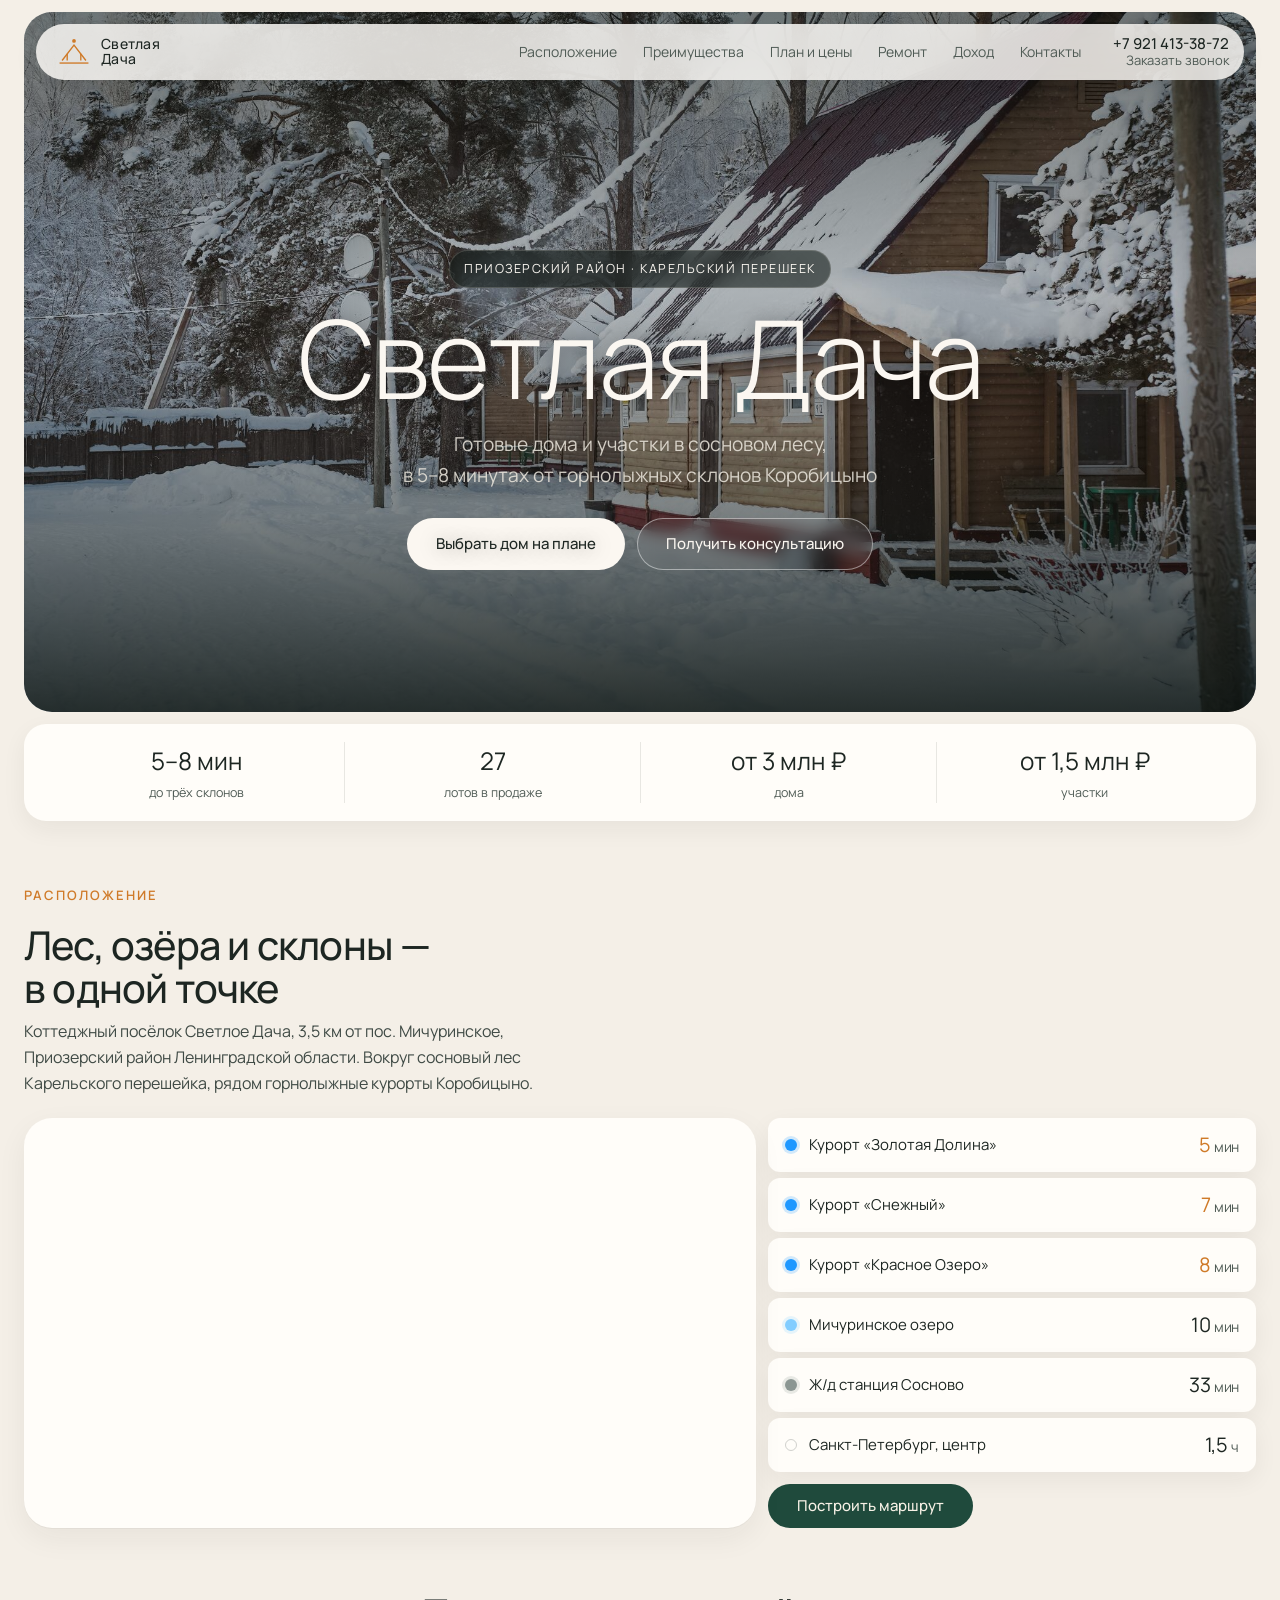
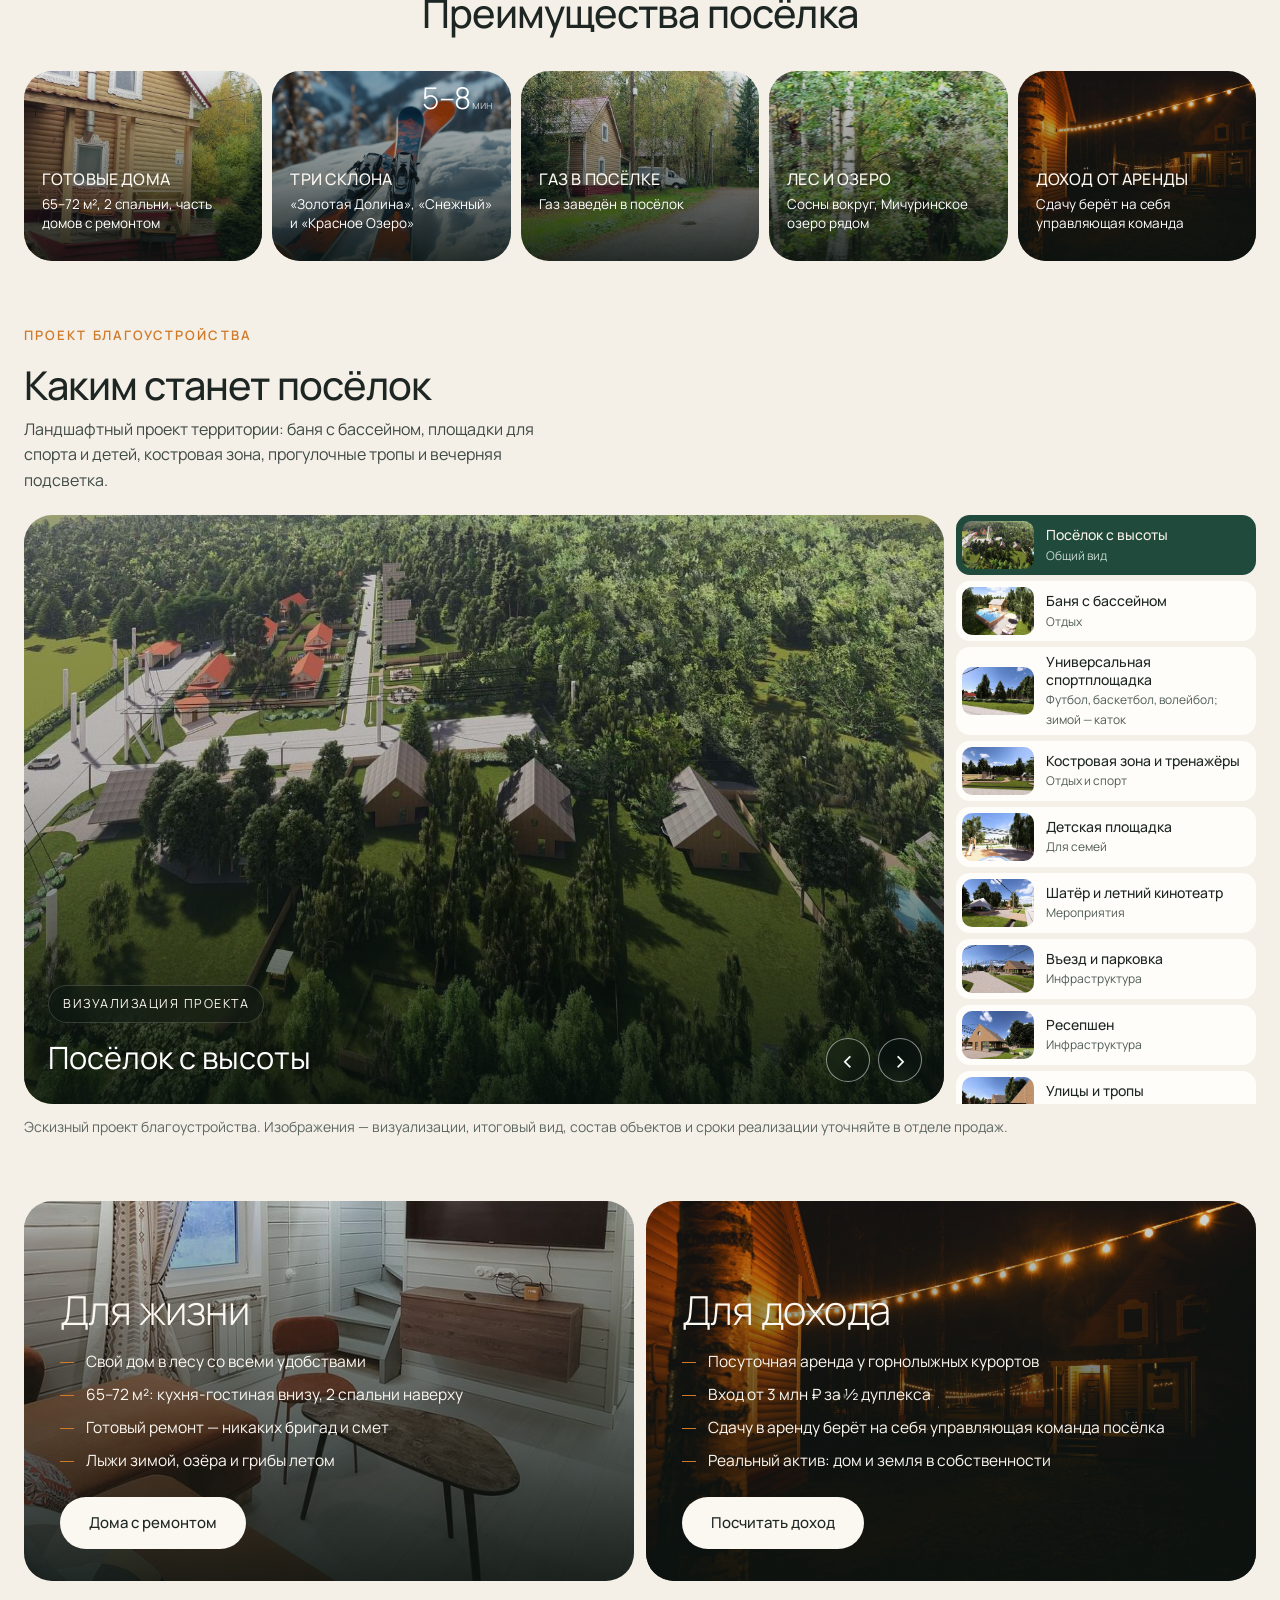
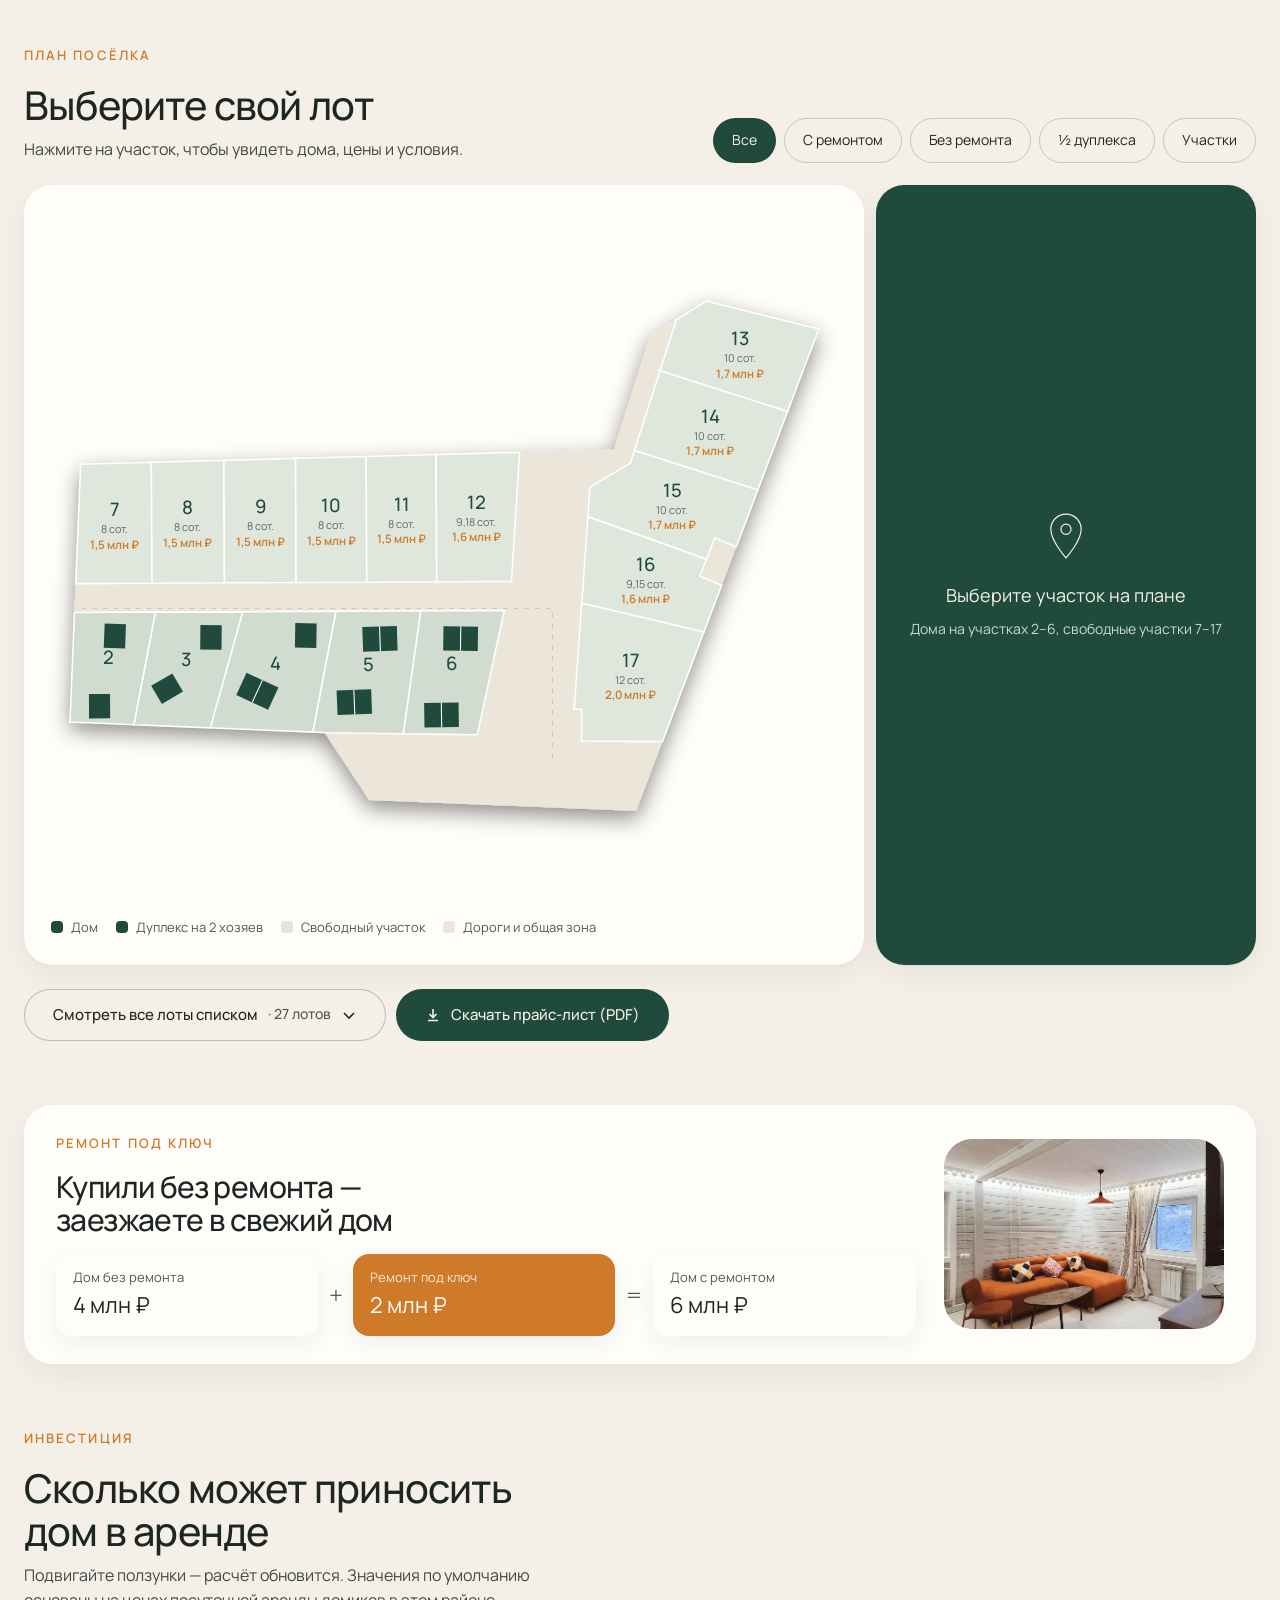
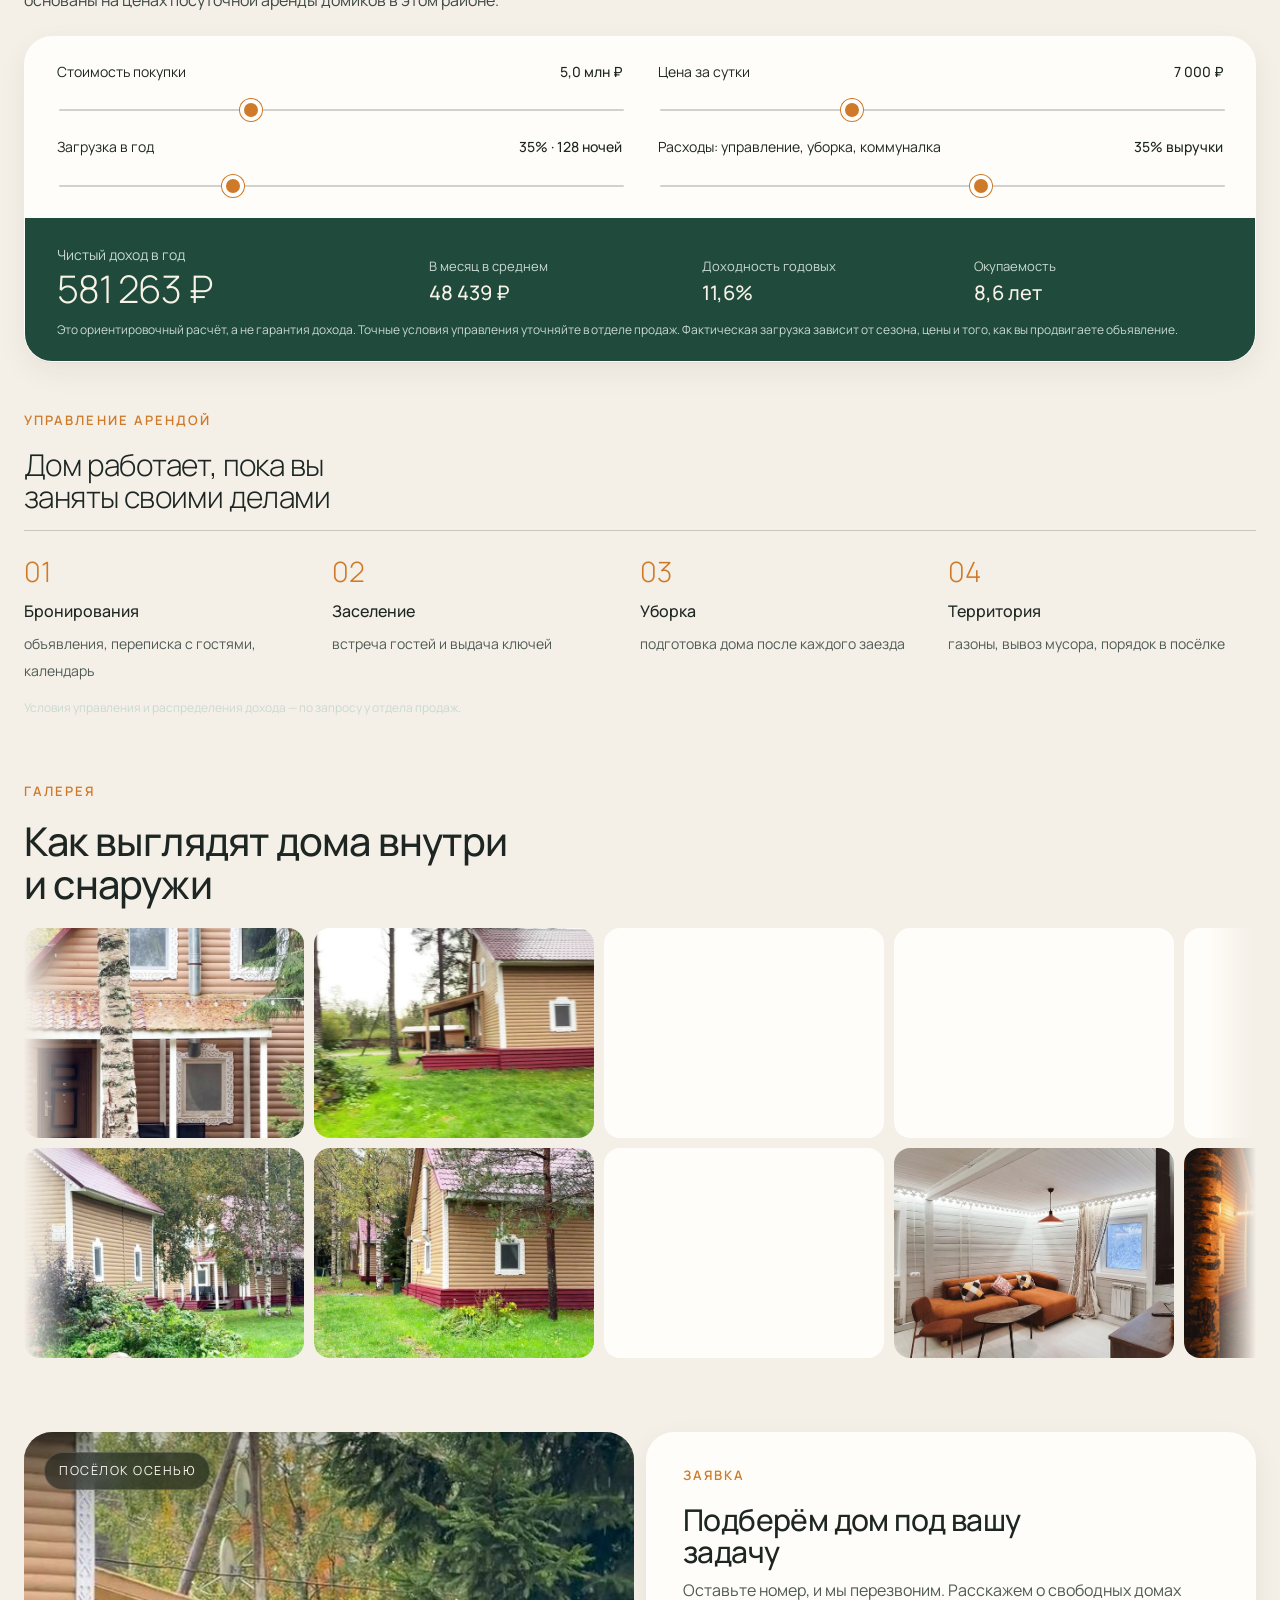
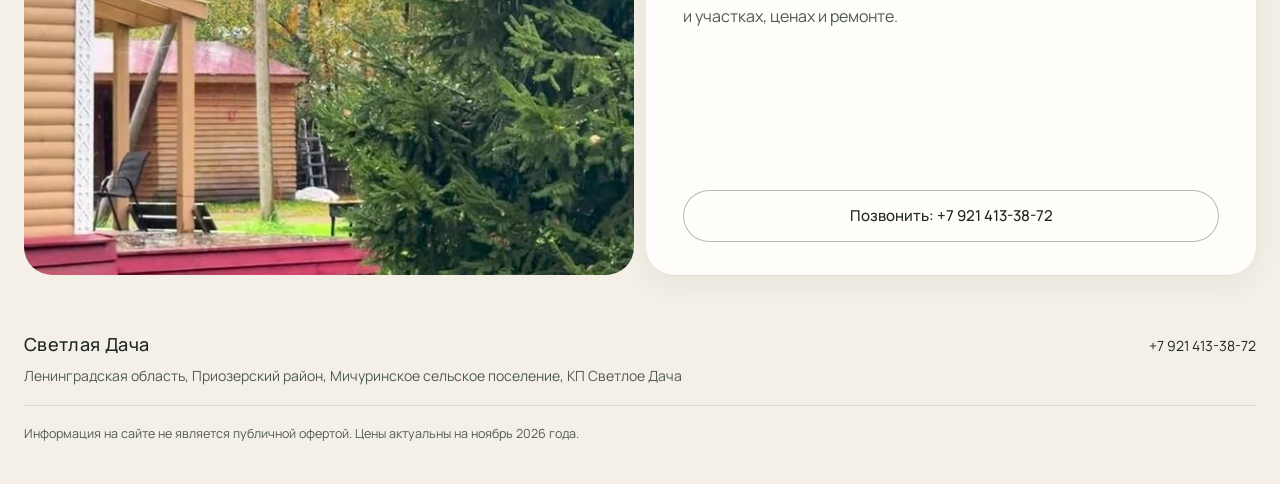
==== index.html @ 188b16c9 "Макет: блок «Каким станет посёлок» с визуализациями проекта благоустройства Co-Authored-By: Claude O" ====
<!doctype html>
<html lang="ru">
<head>
  <meta charset="utf-8">
  <meta name="viewport" content="width=device-width, initial-scale=1">
  <title>Светлая Дача — дома и участки у Коробицыно</title>
  <meta name="description" content="Дома с ремонтом, половины дуплексов и участки в посёлке «Светлая Дача», Приозерский район. Газ в посёлке, 10 минут до горнолыжных курортов Коробицыно. Для жизни и сдачи в аренду.">
  <meta property="og:title" content="Светлая Дача — дома и участки у Коробицыно">
  <meta property="og:description" content="Дома от 3 млн ₽, участки от 1,5 млн ₽. Газ в посёлке, 10 минут до склонов.">
  <meta property="og:image" content="assets/img/street-winter.jpg">
  <link rel="preconnect" href="https://fonts.googleapis.com">
  <link rel="preconnect" href="https://fonts.gstatic.com" crossorigin>
  <link href="https://fonts.googleapis.com/css2?family=Manrope:wght@300;400;500;600&display=swap" rel="stylesheet">
  <link rel="stylesheet" href="assets/css/style.css?v=202611120848">
  <link rel="stylesheet" href="assets/css/theme.css?v=202611120848">
</head>
<body>

<!-- ============ ШАПКА ============ -->
<header class="header" id="top">
  <a class="logo" href="#top" aria-label="Светлая Дача — на главную">
    <svg class="logo__mark" viewBox="0 0 40 40" aria-hidden="true">
      <path d="M6 30 L20 12 L34 30" fill="none" stroke="currentColor" stroke-width="1.6"/>
      <path d="M12 30 V22 M28 30 V22" fill="none" stroke="currentColor" stroke-width="1.6"/>
      <circle cx="20" cy="7" r="2.2" fill="currentColor"/>
      <path d="M3 33 H37" stroke="currentColor" stroke-width="1.6"/>
    </svg>
    <span class="logo__text">Светлая<br>Дача</span>
  </a>
  <nav class="nav" aria-label="Разделы">
    <a href="#location">Расположение</a>
    <a href="#advantages">Преимущества</a>
    <a href="#plan">План и цены</a>
    <a href="#renovation">Ремонт</a>
    <a href="#income">Доход</a>
    <a href="#contacts">Контакты</a>
  </nav>
  <div class="header__contact">
    <a class="header__phone" href="tel:+79214133872">+7 921 413-38-72</a>
    <button class="link-btn" data-open-callback>Заказать звонок</button>
  </div>
  <button class="burger" aria-label="Меню" aria-expanded="false" data-burger><span></span><span></span></button>
</header>

<main>

<!-- ============ ПЕРВЫЙ ЭКРАН ============ -->
<section class="hero">
  <div class="hero__main card-photo">
    <img src="assets/img/street-winter.jpg" alt="Заснеженная улица посёлка «Светлая Дача» с деревянными домами" fetchpriority="high">
    <div class="hero__content">
      <p class="tag">Приозерский район · Карельский перешеек</p>
      <h1 class="hero__title">Светлая Дача</h1>
      <p class="hero__lead">Готовые дома и&nbsp;участки в&nbsp;сосновом лесу, в&nbsp;<span class="nw">5–8&nbsp;минутах</span> от&nbsp;горнолыжных склонов Коробицыно</p>
      <div class="hero__actions">
        <a class="btn btn--light" href="#plan">Выбрать дом на&nbsp;плане</a>
        <button class="btn btn--ghost" data-open-callback>Получить консультацию</button>
      </div>
    </div>
  </div>
  <div class="hero__stats">
      <div><b>5–8 мин</b><span>до трёх склонов</span></div>
      <div><b data-count="lots">27</b><span>лотов в&nbsp;продаже</span></div>
      <div><b>от <span data-min="houses">3</span> млн&nbsp;₽</b><span>дома</span></div>
      <div><b>от <span data-min="land">1,5</span> млн&nbsp;₽</b><span>участки</span></div>
    </div>
</section>

<!-- ============ РАСПОЛОЖЕНИЕ ============ -->
<section class="section location" id="location">
  <div class="section__head">
    <p class="eyebrow">Расположение</p>
    <h2>Лес, озёра и&nbsp;склоны&nbsp;— в&nbsp;одной точке</h2>
    <p class="section__lead">Коттеджный посёлок Светлое Дача, 3,5&nbsp;км от&nbsp;пос. Мичуринское, Приозерский район Ленинградской области. Вокруг сосновый лес Карельского перешейка, рядом горнолыжные курорты Коробицыно.</p>
  </div>
  <div class="location__grid">
    <div class="location__map card">
      <div id="ymap" role="region" aria-label="Карта: посёлок «Светлая Дача» и горнолыжные курорты рядом"></div>
    </div>
    <div class="routes-wrap"><ul class="routes" id="routes"></ul><p class="note">Время на&nbsp;машине без пробок. Нажмите на&nbsp;место в&nbsp;списке&nbsp;— карта покажет его.</p>
      <a class="btn btn--light" id="mapOpen" target="_blank" rel="noopener">Построить маршрут</a></div>
  </div>
</section>

<!-- ============ ПРЕИМУЩЕСТВА ============ -->
<section class="section" id="advantages">
  <h2 class="section__title-center">Преимущества посёлка</h2>
  <div class="bento">
    <article class="bento__item card-photo">
      <img src="assets/img/summer-dom-fasad-sm.jpg" alt="Дом с террасой летом" loading="lazy">
      <div class="bento__text"><h3>Готовые дома</h3><p>65–72&nbsp;м², 2&nbsp;спальни, часть домов с&nbsp;ремонтом</p></div>
    </article>
    <article class="bento__item card-photo">
      <img src="assets/img/ski-sm.jpg" alt="Лыжи на снегу" loading="lazy" class="bento__img--ski">
      <b class="bento__big">5–8<small>&nbsp;мин</small></b>
      <div class="bento__text"><h3>Три склона</h3><p>«Золотая Долина», «Снежный» и&nbsp;«Красное Озеро»</p></div>
    </article>
    <article class="bento__item card-photo">
      <img src="assets/img/road-sm.jpg" alt="Дорога посёлка с домами" loading="lazy">
      <div class="bento__text"><h3>Газ в&nbsp;посёлке</h3><p>Газ заведён в&nbsp;посёлок</p></div>
    </article>
    <article class="bento__item card-photo">
      <img src="assets/img/summer-les-berezy-sm.jpg" alt="Берёзы и лес" loading="lazy">
      <div class="bento__text"><h3>Лес и&nbsp;озеро</h3><p>Сосны вокруг, Мичуринское озеро рядом</p></div>
    </article>
    <article class="bento__item card-photo">
      <img src="assets/img/evening-sm.jpg" alt="Вечер в посёлке" loading="lazy">
      <div class="bento__text"><h3>Доход от&nbsp;аренды</h3><p>Сдачу берёт на&nbsp;себя управляющая команда</p></div>
    </article>
  </div>
</section>

<!-- ============ ПРОЕКТ БЛАГОУСТРОЙСТВА ============ -->
<section class="section proekt" id="proekt">
  <div class="section__head">
    <p class="eyebrow">Проект благоустройства</p>
    <h2>Каким станет посёлок</h2>
    <p class="section__lead">Ландшафтный проект территории: баня с&nbsp;бассейном, площадки для спорта и&nbsp;детей, костровая зона, прогулочные тропы и&nbsp;вечерняя подсветка.</p>
  </div>
  <div class="proekt__viewer">
    <figure class="proekt__main card-photo">
      <img id="proektImg" src="assets/img/proekt/vid-sverhu.jpg" alt="Посёлок с высоты — визуализация проекта">
      <figcaption><span class="tag">Визуализация проекта</span><b id="proektCap">Посёлок с&nbsp;высоты</b></figcaption>
      <button class="proekt__nav proekt__nav--prev" aria-label="Предыдущая">‹</button>
      <button class="proekt__nav proekt__nav--next" aria-label="Следующая">›</button>
    </figure>
    <ul class="proekt__list" id="proektList"></ul>
  </div>
  <p class="note proekt__note">Эскизный проект благоустройства. Изображения&nbsp;— визуализации, итоговый вид, состав объектов и&nbsp;сроки реализации уточняйте в&nbsp;отделе продаж.</p>
</section>

<!-- ============ ДВА СЦЕНАРИЯ ============ -->
<section class="section scenarios" id="for-life">
  <article class="scenario card-photo">
    <img src="assets/img/living-2-sm.jpg" alt="Уютная гостиная" loading="lazy">
    <div class="scenario__body">
      <h3>Для жизни</h3>
      <ul>
        <li>Свой дом в&nbsp;лесу со&nbsp;всеми удобствами</li>
        <li>65–72&nbsp;м²: кухня-гостиная внизу, 2&nbsp;спальни наверху</li>
        <li>Готовый ремонт&nbsp;— никаких бригад и&nbsp;смет</li>
        <li>Лыжи зимой, озёра и&nbsp;грибы летом</li>
      </ul>
      <a class="btn btn--light" href="#plan" data-filter-link="renov">Дома с&nbsp;ремонтом</a>
    </div>
  </article>
  <article class="scenario card-photo">
    <img src="assets/img/evening.jpg" alt="Вечер в посёлке" loading="lazy">
    <div class="scenario__body">
      <h3>Для дохода</h3>
      <ul>
        <li>Посуточная аренда у&nbsp;горнолыжных курортов</li>
        <li>Вход от&nbsp;3&nbsp;млн&nbsp;₽ за&nbsp;½ дуплекса</li>
        <li>Сдачу в&nbsp;аренду берёт на&nbsp;себя управляющая команда посёлка</li>
        <li>Реальный актив: дом и&nbsp;земля в&nbsp;собственности</li>
      </ul>
      <a class="btn btn--light" href="#income">Посчитать доход</a>
    </div>
  </article>
</section>

<!-- ============ ПЛАН ПОСЁЛКА ============ -->
<section class="section plan" id="plan">
  <div class="section__head section__head--row">
    <div>
      <p class="eyebrow">План посёлка</p>
      <h2>Выберите свой лот</h2>
      <p class="section__lead">Нажмите на&nbsp;участок, чтобы увидеть дома, цены и&nbsp;условия.</p>
    </div>
    <div class="filters" role="tablist" aria-label="Фильтр лотов">
      <button class="chip is-active" data-filter="all">Все</button>
      <button class="chip" data-filter="renov">С&nbsp;ремонтом</button>
      <button class="chip" data-filter="norenov">Без ремонта</button>
      <button class="chip" data-filter="duplex">½ дуплекса</button>
      <button class="chip" data-filter="land">Участки</button>
    </div>
  </div>

  <div class="plan__wrap">
    <div class="plan__canvas card">
      <svg id="planSvg" role="img" aria-label="Интерактивный план посёлка"></svg>
      <div class="plan__legend">
        <span><i class="lg lg--house"></i>Дом</span>
        <span><i class="lg lg--duplex"></i>Дуплекс на&nbsp;2&nbsp;хозяев</span>
        <span><i class="lg lg--land"></i>Свободный участок</span>
        <span><i class="lg lg--common"></i>Дороги и&nbsp;общая зона</span>
      </div>
      <div class="plan__tooltip" id="planTip" hidden></div>
    </div>
    <aside class="plan__panel card" id="planPanel" aria-live="polite">
      <div class="panel__empty">
        <svg viewBox="0 0 64 64" aria-hidden="true"><path d="M32 6 C22 6 14 14 14 24 C14 38 32 58 32 58 C32 58 50 38 50 24 C50 14 42 6 32 6 Z" fill="none" stroke="currentColor" stroke-width="1.4"/><circle cx="32" cy="24" r="6" fill="none" stroke="currentColor" stroke-width="1.4"/></svg>
        <p>Выберите участок на&nbsp;плане</p>
        <span>Дома на участках 2–6, свободные участки 7–17</span>
      </div>
    </aside>
  </div>

  <div class="lots">
    <div class="lots__bar">
      <button class="btn btn--ghost lots__toggle" id="lotsToggle" aria-expanded="false" aria-controls="lotsPanel">
        <span>Смотреть все лоты списком</span><span class="lots__count" id="lotsCount"></span>
        <svg viewBox="0 0 16 16" aria-hidden="true"><path d="M3 6 L8 11 L13 6" fill="none" stroke="currentColor" stroke-width="1.6"/></svg>
      </button>
      <a class="btn btn--light" href="assets/svetlaya-dacha-price.pdf" download="Светлая Дача — прайс-лист.pdf">
        <svg viewBox="0 0 16 16" aria-hidden="true"><path d="M8 2 V10 M4.5 7 L8 10.5 L11.5 7 M3 13.5 H13" fill="none" stroke="currentColor" stroke-width="1.6"/></svg>
        Скачать прайс-лист (PDF)
      </a>
    </div>
    <div class="lots__panel" id="lotsPanel" hidden>
    <div class="lots__table" role="table" aria-label="Список лотов">
      <div class="lots__row lots__row--head" role="row">
        <span role="columnheader">Участок</span>
        <span role="columnheader">Лот</span>
        <span role="columnheader">Земля</span>
        <span role="columnheader">Цена</span>
        <span role="columnheader"></span>
      </div>
      <div id="lotsBody"></div>
    </div>
    </div>
  </div>
</section>

<!-- ============ РЕМОНТ ============ -->
<section class="section renovation" id="renovation">
  <div class="renovation__grid">
    <div class="renovation__text">
      <p class="eyebrow">Ремонт под ключ</p>
      <h2>Купили без ремонта&nbsp;— заезжаете в&nbsp;свежий дом</h2>
      <p class="section__lead">Не нужно искать бригаду, закупать материалы и&nbsp;ездить на&nbsp;объект. Мы делаем ремонт сами, в&nbsp;том&nbsp;же стиле, что и&nbsp;в&nbsp;готовых домах.</p>
      <div class="formula">
        <div class="formula__item"><span>Дом без ремонта</span><b>4 млн&nbsp;₽</b></div>
        <div class="formula__op">+</div>
        <div class="formula__item formula__item--accent"><span>Ремонт под ключ</span><b>2 млн&nbsp;₽</b></div>
        <div class="formula__op">=</div>
        <div class="formula__item"><span>Дом с ремонтом</span><b>6 млн&nbsp;₽</b></div>
      </div>
      <ul class="checks">
        <li>Чистовая отделка стен, полов и&nbsp;потолков</li>
        <li>Санузел с&nbsp;сантехникой</li>
        <li>Кухня и&nbsp;освещение</li>
        <li>Один договор и&nbsp;одна сумма, без доплат по&nbsp;ходу</li>
      </ul>
      <p class="note">Фиксированная цена 2&nbsp;млн&nbsp;₽&nbsp;— для отдельных домов. Ремонт в&nbsp;дуплексах&nbsp;— по&nbsp;запросу, стоимость рассчитываем индивидуально. Точный состав работ согласуем перед подписанием договора.</p>
    </div>
    <div class="renovation__photos">
      <img class="r1" src="assets/img/living-sm.jpg" alt="Гостиная после ремонта" loading="lazy">
      <img class="r2" src="assets/img/bath-sm.jpg" alt="Санузел после ремонта" loading="lazy">
      <img class="r3" src="assets/img/bedroom-sm.jpg" alt="Спальня после ремонта" loading="lazy">
    </div>
  </div>
</section>

<!-- ============ ДОХОД ============ -->
<section class="section income" id="income">
  <div class="section__head">
    <p class="eyebrow">Инвестиция</p>
    <h2>Сколько может приносить дом в&nbsp;аренде</h2>
    <p class="section__lead">Подвигайте ползунки&nbsp;— расчёт обновится. Значения по&nbsp;умолчанию основаны на&nbsp;ценах посуточной аренды домиков в&nbsp;этом районе.</p>
  </div>
  <div class="calc card">
    <div class="calc__inputs">
      <label class="range">
        <span>Стоимость покупки <output id="oPrice"></output></span>
        <input type="range" id="iPrice" min="3000000" max="9000000" step="500000" value="5000000">
      </label>
      <label class="range">
        <span>Цена за сутки <output id="oRate"></output></span>
        <input type="range" id="iRate" min="3000" max="15000" step="500" value="6000">
      </label>
      <label class="range">
        <span>Загрузка в год <output id="oLoad"></output></span>
        <input type="range" id="iLoad" min="20" max="70" step="5" value="40">
      </label>
      <label class="range">
        <span>Расходы: управление, уборка, коммуналка <output id="oCost"></output></span>
        <input type="range" id="iCost" min="15" max="50" step="5" value="35">
      </label>
    </div>
    <div class="calc__result">
      <div class="calc__big"><span>Чистый доход в год</span><b id="rYear"></b></div>
      <div class="calc__row"><span>В месяц в среднем</span><b id="rMonth"></b></div>
      <div class="calc__row"><span>Доходность годовых</span><b id="rYield"></b></div>
      <div class="calc__row"><span>Окупаемость</span><b id="rPayback"></b></div>
      <p class="note" id="calcNote">Это ориентировочный расчёт, а&nbsp;не&nbsp;гарантия дохода. Точные условия управления уточняйте в&nbsp;отделе продаж. Фактическая загрузка зависит от&nbsp;сезона, цены и&nbsp;того, как вы&nbsp;продвигаете объявление.</p>
    </div>
  </div>
  <div class="market" id="market"></div>
  <div class="manage card">
    <div class="manage__text">
      <p class="eyebrow">Управление арендой</p>
      <h3>Дом работает, пока вы заняты своими делами</h3>
      <p class="section__lead">В&nbsp;посёлке уже работает посуточная аренда: дома бронируют на&nbsp;выходные, праздники и&nbsp;горнолыжный сезон. Новые владельцы могут передать свой дом в&nbsp;эту систему и&nbsp;не&nbsp;заниматься гостями самостоятельно.</p>
    </div>
    <ul class="manage__list">
      <li><b>Бронирования</b><span>объявления, переписка с&nbsp;гостями, календарь</span></li>
      <li><b>Заселение</b><span>встреча гостей и&nbsp;выдача ключей</span></li>
      <li><b>Уборка</b><span>подготовка дома после каждого заезда</span></li>
      <li><b>Территория</b><span>газоны, вывоз мусора, порядок в&nbsp;посёлке</span></li>
    </ul>
    <p class="note manage__note">Условия управления и&nbsp;распределения дохода&nbsp;— по&nbsp;запросу у&nbsp;отдела продаж.</p>
  </div>
</section>

<!-- ============ ГАЛЕРЕЯ ============ -->
<section class="section gallery" id="gallery">
  <div class="section__head">
    <p class="eyebrow">Галерея</p>
    <h2>Как выглядят дома внутри и&nbsp;снаружи</h2>
  </div>
  <div class="gallery__grid" id="galleryGrid"></div>
</section>

<!-- ============ ЗАЯВКА ============ -->
<section class="section cta" id="contacts">
  <div class="cta__card card-photo">
    <video src="assets/video/poselok.mp4" poster="assets/img/poselok-poster.jpg" autoplay muted loop playsinline preload="metadata" aria-label="Видео: дом в посёлке"></video>
    <span class="tag cta__tag">Посёлок осенью</span>
  </div>
  <div class="cta__form card">
    <p class="eyebrow">Заявка</p>
    <h2>Подберём дом под&nbsp;вашу задачу</h2>
    <p class="section__lead">Оставьте номер, и&nbsp;мы перезвоним. Расскажем о&nbsp;свободных домах и&nbsp;участках, ценах и&nbsp;ремонте.</p>
    <!-- Форма CRM Битрикс24: заявка сразу создаёт лид -->
    <div class="b24-slot" id="b24Home">
      <div class="b24-wrap" id="b24Wrap">
        <script data-b24-form="inline/27/17lj6z" data-b24-form-telemetry-sign="v1:27:site.e34a4b780cd1a4b4940ec94da613bb24d6c4e192742e3d7cde31bfb93737c5a1" data-skip-moving="true">(function(w,d,u){var s=d.createElement('script');s.async=true;s.src=u+'?'+(Date.now()/180000|0);var h=d.getElementsByTagName('script')[0];h.parentNode.insertBefore(s,h);})(window,document,'https://cdn-ru.bitrix24.ru/b18984106/crm/form/loader_27.js');</script>
      </div>
    </div>
    <div class="cta__direct">
      <a class="btn btn--ghost" href="tel:+79214133872">Позвонить: +7 921 413-38-72</a>
    </div>
  </div>
</section>

</main>

<footer class="footer">
  <div class="footer__brand">
    <span class="logo__text">Светлая Дача</span>
    <p>Ленинградская область, Приозерский район, Мичуринское сельское поселение, КП&nbsp;Светлое Дача</p>
  </div>
  <div class="footer__contacts">
    <a href="tel:+79214133872">+7 921 413-38-72</a>
  </div>
  <p class="footer__legal">Информация на сайте не является публичной офертой. Цены актуальны на&nbsp;ноябрь 2026&nbsp;года.</p>
</footer>

<!-- Модалка «Заказать звонок» -->
<dialog class="modal" id="callback">
  <form method="dialog" class="modal__close"><button aria-label="Закрыть">×</button></form>
  <p class="eyebrow">Обратный звонок</p>
  <h3 id="cbTitle">Перезвоним вам</h3>
  <p class="section__lead" id="cbText">Оставьте номер, и&nbsp;менеджер расскажет о&nbsp;свободных домах, ценах и&nbsp;ремонте.</p>
  <div class="b24-slot" id="b24Modal"></div>
</dialog>

<div class="lightbox" id="lightbox" hidden><img alt=""><button aria-label="Закрыть">×</button></div>

<script src="assets/js/plan-geo.js?v=202611120848"></script>
<script src="assets/js/data.js?v=202611120848"></script>
<script src="assets/js/app.js?v=202611120848"></script>
</body>
</html>
---- assets/css/style.css ----
/* ==========================================================
   Светлая Дача — стили
   Настроение: тёмный хвойный зелёный, тёплый свет окон,
   крупные фото со скруглёнными углами, тихая типографика.
   ========================================================== */

:root {
  --bg: #0b1512;
  --bg-2: #0f1d19;
  --surface: #13241f;
  --surface-2: #183029;
  --line: rgba(236, 232, 222, .12);
  --line-strong: rgba(236, 232, 222, .24);
  --text: #ece8de;
  --muted: #9fb0a8;
  --accent: #e8a35b;          /* тёплый свет гирлянды */
  --accent-2: #c8643b;        /* терракота интерьеров */
  --green: #2f7a68;
  --land: #3c5a4f;
  --renov: #e8a35b;
  --norenov: #b9c7c0;
  --radius: 28px;
  --radius-sm: 16px;
  --gutter: clamp(16px, 2vw, 24px);
  --maxw: 1320px;
  --font: 'Manrope', system-ui, -apple-system, 'Segoe UI', Arial, sans-serif;
  color-scheme: dark;
}

*, *::before, *::after { box-sizing: border-box; }
html { scroll-behavior: smooth; scroll-padding-top: 24px; }
body {
  margin: 0;
  background: radial-gradient(1200px 800px at 80% -10%, #12302a 0%, transparent 60%), var(--bg);
  color: var(--text);
  font: 400 16px/1.6 var(--font);
  -webkit-font-smoothing: antialiased;
  overflow-x: hidden;
}
img { display: block; max-width: 100%; }
a { color: inherit; text-decoration: none; }
button { font: inherit; color: inherit; cursor: pointer; }
h1, h2, h3 { font-weight: 400; letter-spacing: -.02em; margin: 0; line-height: 1.08; }
h2 { font-size: clamp(28px, 3.1vw, 44px); max-width: 22ch; }
h3 { font-size: clamp(22px, 2.2vw, 30px); }
p { margin: 0; }

.eyebrow {
  font-size: 13px; letter-spacing: .14em; text-transform: uppercase;
  color: var(--muted); margin-bottom: 18px;
}
.note { font-size: 13px; color: var(--muted); line-height: 1.5; }

/* ---------- кнопки ---------- */
.btn {
  display: inline-flex; align-items: center; justify-content: center;
  min-height: 52px; padding: 0 28px; border-radius: 999px;
  border: 1px solid transparent; font-size: 15px; font-weight: 500;
  transition: transform .25s ease, background .25s ease, color .25s ease, border-color .25s ease;
  white-space: nowrap;
}
.btn:hover { transform: translateY(-1px); }
.btn--light { background: var(--text); color: #0e1a16; }
.btn--light:hover { background: #fff; }
.btn--ghost { border-color: var(--line-strong); background: rgba(255,255,255,.04); backdrop-filter: blur(8px); }
.btn--ghost:hover { border-color: var(--text); }
.link-btn { background: none; border: 0; padding: 0; font-size: 13px; color: var(--muted); }
.link-btn:hover { color: var(--text); }

/* ---------- карточки ---------- */
.card { background: var(--surface); border: 1px solid var(--line); border-radius: var(--radius); }
.card-photo { position: relative; overflow: hidden; border-radius: var(--radius); isolation: isolate; }
.card-photo > img {
  position: absolute; inset: 0; width: 100%; height: 100%; object-fit: cover; z-index: -2;
  transition: transform 1.2s cubic-bezier(.2,.7,.2,1);
}
.card-photo::after {
  content: ''; position: absolute; inset: 0; z-index: -1;
  background: linear-gradient(180deg, rgba(8,16,13,.15) 0%, rgba(8,16,13,.25) 45%, rgba(8,16,13,.85) 100%);
}
a.card-photo:hover > img { transform: scale(1.04); }

/* ---------- шапка ---------- */
.header {
  position: absolute; inset: 24px calc(var(--gutter) + 12px) auto; z-index: 50;
  display: flex; align-items: center; gap: 32px;
  padding: 10px 14px 10px 20px; border-radius: 999px;
  background: rgba(11, 21, 18, .55); backdrop-filter: blur(18px) saturate(1.3);
  border: 1px solid var(--line);
  max-width: calc(var(--maxw) - 2 * var(--gutter)); margin: 0 auto;
}
.logo { display: flex; align-items: center; gap: 10px; }
.logo__mark { width: 34px; height: 34px; color: var(--accent); }
.logo__text { font-size: 14px; line-height: 1.05; letter-spacing: .02em; font-weight: 500; }
.nav { display: flex; gap: 26px; margin-left: auto; font-size: 14px; color: var(--muted); }
.nav a:hover { color: var(--text); }
.header__contact { display: flex; flex-direction: column; align-items: flex-end; line-height: 1.2; }
.header__phone { font-weight: 500; font-size: 15px; }
.burger { display: none; width: 44px; height: 44px; border-radius: 50%; border: 1px solid var(--line-strong); background: none; position: relative; }
.burger span { position: absolute; left: 13px; right: 13px; height: 1.5px; background: var(--text); transition: .3s; }
.burger span:first-child { top: 17px; } .burger span:last-child { top: 25px; }
.burger[aria-expanded="true"] span:first-child { top: 21px; transform: rotate(45deg); }
.burger[aria-expanded="true"] span:last-child { top: 21px; transform: rotate(-45deg); }

/* ---------- секции ---------- */
main { max-width: var(--maxw); margin: 0 auto; padding: 0 var(--gutter); }
.section { padding: clamp(56px, 7vw, 100px) 0 0; }
.section__head { margin-bottom: clamp(24px, 3vw, 40px); }
.section__head--row { display: flex; justify-content: space-between; align-items: flex-end; gap: 24px; flex-wrap: wrap; }
.section__lead { color: var(--muted); font-size: clamp(16px, 1.3vw, 18px); max-width: 56ch; margin-top: 20px; }

/* ---------- первый экран ---------- */
.hero {
  display: grid; grid-template-columns: 1fr 252px 252px; gap: 12px;
  height: min(100svh - 24px, 900px); min-height: 640px; padding-top: 12px;
}
.hero__main { display: flex; align-items: flex-end; }
.hero__main::after { background: linear-gradient(180deg, rgba(8,16,13,.45) 0%, rgba(8,16,13,.2) 30%, rgba(8,16,13,.55) 55%, rgba(8,16,13,.92) 100%); }
.hero__content { text-shadow: 0 1px 18px rgba(0,0,0,.35); }
.hero .eyebrow { color: rgba(236,232,222,.8); }
.hero__content { padding: clamp(24px, 4vw, 56px); width: 100%; }
.hero__title { font-size: clamp(56px, 9vw, 132px); font-weight: 300; letter-spacing: -.045em; line-height: .92; }
.hero__lead { margin-top: 20px; max-width: 46ch; font-size: clamp(16px, 1.4vw, 19px); color: rgba(236,232,222,.85); }
.hero__prices { display: flex; gap: 40px; margin-top: 32px; }
.hero__prices span { display: block; font-size: 13px; color: var(--muted); letter-spacing: .08em; text-transform: uppercase; }
.hero__prices strong { font-weight: 400; font-size: clamp(22px, 2.2vw, 30px); }
.hero__prices b { font-weight: 500; color: var(--accent); }
.hero__actions { display: flex; gap: 12px; margin-top: 32px; flex-wrap: wrap; }
.hero__side { display: flex; align-items: flex-end; justify-content: center; padding-bottom: 36px; }
.hero__side-label { display: flex; flex-direction: column; align-items: center; gap: 12px; font-size: 16px; text-align: center; }
.hero__side-label svg { width: 56px; height: 38px; }

/* ---------- цифры ---------- */
.facts { display: grid; grid-template-columns: repeat(4, 1fr); gap: 12px; margin-top: 12px; }
.fact { padding: 28px; border-radius: var(--radius); background: var(--surface); border: 1px solid var(--line); }
.fact b { display: block; font-size: clamp(30px, 3vw, 44px); font-weight: 300; letter-spacing: -.03em; color: var(--accent); }
.fact span { display: block; margin-top: 6px; color: var(--muted); font-size: 14px; line-height: 1.45; }

/* ---------- расположение ---------- */
.location__grid { display: grid; grid-template-columns: 1.6fr 1fr; gap: 12px; }
.location__map { overflow: hidden; min-height: 460px; position: relative; }
#map { position: absolute; inset: 0; background: #0f1b17; }
.routes-wrap { display: grid; gap: 12px; align-content: start; }
.routes { list-style: none; margin: 0; padding: 0; display: grid; gap: 12px; align-content: start; }
.routes li {
  display: flex; justify-content: space-between; align-items: center; gap: 16px;
  padding: 22px 26px; border-radius: var(--radius-sm); background: var(--surface); border: 1px solid var(--line);
}
.routes b { font-weight: 400; font-size: 26px; letter-spacing: -.02em; white-space: nowrap; }
.routes b small { font-size: 14px; color: var(--muted); margin-left: 4px; }
.routes span { color: var(--muted); font-size: 15px; line-height: 1.35; }
.routes li.is-key { background: linear-gradient(135deg, #1c3b33, var(--surface)); border-color: rgba(232,163,91,.35); }
.routes li.is-key b { color: var(--accent); }

/* ---------- преимущества: «таблетки» ---------- */
.pills { display: grid; grid-template-columns: repeat(5, 1fr); gap: 20px; }
.pill__img { position: relative; aspect-ratio: 3 / 5; border-radius: 999px; overflow: hidden; }
.pill__img img { width: 100%; height: 100%; object-fit: cover; filter: brightness(.55) saturate(.9); transition: filter .6s, transform 1s; }
.pill:hover .pill__img img { filter: brightness(.75); transform: scale(1.05); }
.pill__word {
  position: absolute; inset: 0; display: flex; align-items: center; justify-content: center;
  writing-mode: vertical-rl; text-orientation: upright; letter-spacing: .1em;
  font-size: clamp(22px, 2.2vw, 32px); font-weight: 300; text-transform: uppercase;
}
.pill p { margin-top: 18px; color: var(--muted); font-size: 15px; line-height: 1.5; text-align: center; padding: 0 6px; }

/* ---------- сценарии ---------- */
.scenarios { display: grid; grid-template-columns: 1fr 1fr; gap: 12px; }
.scenario { min-height: 500px; display: flex; flex-direction: column; justify-content: space-between; }
.scenario__body { padding: clamp(24px, 3.5vw, 48px); }
.scenario h3 { font-size: clamp(36px, 4vw, 60px); font-weight: 300; }
.scenario ul { list-style: none; padding: 0; margin: 22px 0 30px; display: grid; gap: 10px; }
.scenario li { padding-left: 26px; position: relative; color: rgba(236,232,222,.88); }
.scenario li::before { content: ''; position: absolute; left: 0; top: .72em; width: 14px; height: 1px; background: var(--accent); }

/* ---------- план ---------- */
.filters { display: flex; flex-wrap: wrap; gap: 8px; }
.chip {
  padding: 10px 18px; border-radius: 999px; border: 1px solid var(--line-strong);
  background: transparent; font-size: 14px; color: var(--muted); transition: .2s;
}
.chip:hover { color: var(--text); border-color: var(--text); }
.chip.is-active { background: var(--text); color: #0e1a16; border-color: var(--text); }

.plan__wrap { display: grid; grid-template-columns: 1fr 380px; gap: 12px;
  height: clamp(460px, calc(100svh - 120px), 820px); }
.plan__canvas { position: relative; padding: clamp(12px, 2vw, 28px); overflow: hidden; display: flex; flex-direction: column; min-height: 0;
  background:
    radial-gradient(circle at 20% 20%, rgba(47,122,104,.18), transparent 50%),
    linear-gradient(var(--line) 1px, transparent 1px) 0 0 / 40px 40px,
    linear-gradient(90deg, var(--line) 1px, transparent 1px) 0 0 / 40px 40px,
    var(--bg-2);
}
#planSvg { width: 100%; flex: 1 1 auto; min-height: 0; height: 100%; display: block; overflow: visible; }
.plan__legend { display: flex; flex-wrap: wrap; gap: 18px; margin-top: 16px; font-size: 13px; color: var(--muted); }
.lg { display: inline-block; width: 12px; height: 12px; border-radius: 4px; margin-right: 8px; vertical-align: -1px; }
.lg--house { background: var(--norenov); }
.lg--duplex { background: linear-gradient(90deg, var(--norenov) 46%, #0b1512 46% 54%, var(--norenov) 54%); }
.lg--land { background: var(--land); border: 1px solid rgba(255,255,255,.3); }
.lg--common { background: #22332e; }

/* элементы SVG-плана */
.p-common { fill: #1b2a25; stroke: rgba(236,232,222,.08); }
.p-road { fill: none; stroke: rgba(236,232,222,.10); stroke-width: 22; stroke-linecap: round; stroke-linejoin: round; }
.p-road-axis { fill: none; stroke: rgba(236,232,222,.28); stroke-width: 1; stroke-dasharray: 6 8; }
.p-plot { cursor: pointer; transition: fill .25s, opacity .25s; outline: none; }
.p-plot .shape { stroke: rgba(236,232,222,.55); stroke-width: 1.2; transition: fill .25s, stroke .25s; }
.p-plot.t-land .shape { fill: rgba(60,90,79,.55); }
.p-plot.t-built .shape { fill: rgba(47,122,104,.30); }
.p-plot:hover .shape, .p-plot:focus-visible .shape { fill: rgba(232,163,91,.22); stroke: var(--accent); }
.p-plot.is-active .shape { fill: rgba(232,163,91,.30); stroke: var(--accent); stroke-width: 2.2; }
.p-plot.is-dim { opacity: .22; }
.p-house { stroke: #0b1512; stroke-width: 1; pointer-events: none; }
.p-house { fill: var(--norenov); }
.p-plot.has-renov .p-house { fill: #f1e3cf; }
.p-plot.is-active .p-house, .p-plot:hover .p-house { fill: var(--accent); }
.p-house-split { stroke: #0b1512; stroke-width: 1.4; pointer-events: none; }
.p-num { font: 500 24px var(--font); fill: var(--text); text-anchor: middle; pointer-events: none; }
.p-sub { font: 400 14px var(--font); fill: var(--muted); text-anchor: middle; pointer-events: none; }
.p-price { font: 600 15px var(--font); fill: var(--accent); text-anchor: middle; pointer-events: none; }
.p-tree { fill: rgba(47,122,104,.55); }
.p-label-common { font: 400 12px var(--font); fill: rgba(236,232,222,.4); letter-spacing: .14em; text-transform: uppercase; }

.plan__tooltip {
  position: absolute; pointer-events: none; z-index: 5; transform: translate(-50%, calc(-100% - 14px));
  background: rgba(11,21,18,.92); border: 1px solid var(--line-strong); border-radius: 12px;
  padding: 10px 14px; font-size: 13px; white-space: nowrap; backdrop-filter: blur(6px);
}
.plan__tooltip b { color: var(--accent); font-weight: 500; }

/* панель */
.plan__panel { padding: 28px; display: flex; flex-direction: column; min-height: 0; overflow: auto; overscroll-behavior: contain; }
.panel__empty { margin: auto; text-align: center; color: var(--muted); display: grid; justify-items: center; gap: 8px; }
.panel__empty svg { width: 54px; height: 54px; color: var(--accent); margin-bottom: 10px; }
.panel__empty p { color: var(--text); font-size: 18px; }
.panel__empty span { font-size: 14px; }
.panel__title { display: flex; align-items: baseline; justify-content: space-between; gap: 12px; }
.panel__title h3 { font-size: 34px; font-weight: 300; }
.panel__meta { color: var(--muted); font-size: 14px; margin-top: 8px; line-height: 1.5; }
.panel__meta code { font: inherit; color: var(--text); }
.panel__lots { display: grid; gap: 10px; margin-top: 22px; }
.lot {
  border: 1px solid var(--line); border-radius: var(--radius-sm); padding: 16px 18px;
  display: grid; gap: 6px; background: var(--surface-2);
}
.lot__top { display: flex; justify-content: space-between; align-items: center; gap: 8px; }
.lot__name { font-size: 16px; }
.lot__price { font-size: 22px; font-weight: 300; letter-spacing: -.01em; }
.lot__alt { font-size: 13px; color: var(--accent); }
.lot__cad { font-size: 12px; color: var(--muted); }
.badge { font-size: 12px; padding: 4px 10px; border-radius: 999px; border: 1px solid var(--line-strong); color: var(--muted); white-space: nowrap; }
.badge--renov { border-color: rgba(232,163,91,.5); color: var(--accent); }
.panel__photo { flex-shrink: 0; margin-top: 18px; border-radius: var(--radius-sm); overflow: hidden; aspect-ratio: 16 / 10; }
.panel__photo img { width: 100%; height: 100%; object-fit: cover; }
.panel__note { margin-top: 16px; }
.panel__actions { display: grid; gap: 8px; margin-top: 20px; }

/* таблица лотов */
.lots { margin-top: 24px; }
.lots__bar { display: flex; flex-wrap: wrap; gap: 10px; }
.lots__bar .btn { gap: 10px; }
.lots__bar svg { width: 16px; height: 16px; flex: none; }
.lots__toggle svg { transition: transform .3s; }
.lots__toggle[aria-expanded="true"] svg { transform: rotate(180deg); }
.lots__count { color: var(--muted); font-size: 14px; }
.lots__count:not(:empty)::before { content: '· '; }
.lots__panel { margin-top: 20px; }
.lots__table { border-top: 1px solid var(--line); }
.lots__row {
  display: grid; grid-template-columns: 110px 1.4fr 1fr 1fr 140px; gap: 16px; align-items: center;
  padding: 16px 4px; border-bottom: 1px solid var(--line); font-size: 15px;
}
.lots__row--head { font-size: 12px; text-transform: uppercase; letter-spacing: .1em; color: var(--muted); padding: 12px 4px; }
.lots__row .muted { color: var(--muted); font-size: 13px; display: block; }
.lots__row .price { font-size: 18px; }
.lots__row .price small { display: block; font-size: 12.5px; color: var(--accent); }
.lots__row button { justify-self: end; padding: 8px 16px; border-radius: 999px; border: 1px solid var(--line-strong); background: none; font-size: 13px; }
.lots__row button:hover { border-color: var(--text); }
.lots__row.is-hidden { display: none; }
.dot { display: inline-block; width: 8px; height: 8px; border-radius: 50%; margin-right: 8px; vertical-align: 1px; }

/* ---------- ремонт ---------- */
.renovation__grid { display: grid; grid-template-columns: 1fr 1fr; gap: clamp(24px, 4vw, 64px); align-items: center; }
.formula { display: flex; align-items: stretch; gap: 10px; margin-top: 36px; flex-wrap: wrap; }
.formula__item { flex: 1 1 120px; padding: 18px 20px; border-radius: var(--radius-sm); background: var(--surface); border: 1px solid var(--line); }
.formula__item span { display: block; font-size: 13px; color: var(--muted); }
.formula__item b { font-size: 22px; font-weight: 400; }
.formula__item--accent { border-color: rgba(232,163,91,.45); }
.formula__item--accent b { color: var(--accent); }
.formula__op { display: flex; align-items: center; font-size: 24px; color: var(--muted); font-weight: 300; }
.checks { list-style: none; padding: 0; margin: 28px 0 18px; display: grid; gap: 10px; }
.checks li { padding-left: 30px; position: relative; }
.checks li::before { content: ''; position: absolute; left: 2px; top: .45em; width: 12px; height: 7px; border-left: 1.5px solid var(--accent); border-bottom: 1.5px solid var(--accent); transform: rotate(-45deg); }
.renovation__photos { display: grid; grid-template-columns: 1fr 1fr; grid-template-rows: 1fr 1fr; gap: 12px; height: clamp(340px, 34vw, 480px); }
.renovation__photos img { width: 100%; height: 100%; object-fit: cover; border-radius: var(--radius); }
.renovation__photos .r1 { grid-row: span 2; }

/* ---------- калькулятор ---------- */
.calc { display: grid; grid-template-columns: 1.1fr 1fr; overflow: hidden; }
.calc__inputs { padding: clamp(24px, 3vw, 44px); display: grid; gap: 30px; }
.range span { display: flex; justify-content: space-between; gap: 12px; font-size: 15px; color: var(--muted); margin-bottom: 12px; }
.range output { color: var(--text); font-weight: 500; white-space: nowrap; }
input[type=range] { -webkit-appearance: none; appearance: none; width: 100%; height: 2px; background: var(--line-strong); border-radius: 2px; outline: none; }
input[type=range]::-webkit-slider-thumb { -webkit-appearance: none; width: 22px; height: 22px; border-radius: 50%; background: var(--accent); border: 4px solid var(--bg); box-shadow: 0 0 0 1px var(--accent); cursor: pointer; }
input[type=range]::-moz-range-thumb { width: 16px; height: 16px; border-radius: 50%; background: var(--accent); border: 4px solid var(--bg); cursor: pointer; }
.calc__result { padding: clamp(24px, 3vw, 44px); background: linear-gradient(160deg, #1d3c34, #122520); display: grid; gap: 14px; align-content: start; }
.calc__big span { color: var(--muted); font-size: 14px; }
.calc__big b { display: block; font-size: clamp(34px, 3.6vw, 52px); font-weight: 300; letter-spacing: -.03em; color: var(--accent); line-height: 1.05; margin: 6px 0 10px; }
.calc__row { display: flex; justify-content: space-between; padding: 12px 0; border-top: 1px solid var(--line); }
.calc__row span { color: var(--muted); }
.calc__row b { font-weight: 500; }
.market { margin-top: 12px; display: grid; grid-template-columns: repeat(auto-fit, minmax(220px, 1fr)); gap: 12px; }
.market:empty { display: none; }
.market__item { padding: 22px 24px; border-radius: var(--radius-sm); background: var(--surface); border: 1px solid var(--line); }
.market__item b { display: block; font-size: 26px; font-weight: 300; }
.market__item span { color: var(--muted); font-size: 14px; }
.market__src { grid-column: 1 / -1; font-size: 12.5px; color: var(--muted); }
.market__src a { text-decoration: underline; text-underline-offset: 2px; }

/* ---------- галерея ---------- */
.gallery__grid { display: grid; grid-template-columns: repeat(4, 1fr); grid-auto-rows: 240px; grid-auto-flow: dense; gap: 12px; }
.gallery__grid button { display: block; width: 100%; height: 100%; padding: 0; border: 0; border-radius: var(--radius-sm); overflow: hidden; background: var(--surface); }
.gallery__grid button.tall { grid-row: span 2; }
.gallery__grid button.wide { grid-column: span 2; }
.gallery__grid img { width: 100%; height: 100%; object-fit: cover; transition: transform .8s, filter .4s; filter: saturate(.92); }
.gallery__grid button:hover img { transform: scale(1.04); filter: saturate(1.05); }

/* ---------- заявка ---------- */
.cta { display: grid; grid-template-columns: 1fr 1fr; gap: 12px; padding-bottom: 12px; }
.cta__card { min-height: 560px; }
.cta__form { padding: clamp(28px, 4vw, 56px); }
.form { display: grid; gap: 12px; margin-top: 28px; }
.form input[type=text], .form input[type=tel], .form select {
  width: 100%; min-height: 56px; padding: 0 22px; border-radius: 999px; border: 1px solid var(--line-strong);
  background: rgba(255,255,255,.03); color: var(--text); font: inherit; outline: none; transition: border-color .2s;
}
.form select { appearance: none; background-image: linear-gradient(45deg, transparent 50%, var(--muted) 50%), linear-gradient(135deg, var(--muted) 50%, transparent 50%); background-position: calc(100% - 26px) 50%, calc(100% - 21px) 50%; background-size: 5px 5px; background-repeat: no-repeat; }
.form select option { background: var(--surface); }
.form input:focus, .form select:focus { border-color: var(--accent); }
.form input.is-error { border-color: #e06a5a; }
.form .btn { width: 100%; margin-top: 4px; }
.consent { font-size: 12.5px; color: var(--muted); display: flex; gap: 10px; align-items: center; }
.consent input { accent-color: var(--accent); }
.form__ok { padding: 18px 22px; border-radius: var(--radius-sm); background: rgba(232,163,91,.12); border: 1px solid rgba(232,163,91,.4); }
.cta__direct { display: flex; gap: 10px; flex-wrap: wrap; margin-top: 22px; }
.cta__direct .btn { flex: 1 1 220px; }

/* ---------- подвал ---------- */
.footer {
  max-width: var(--maxw); margin: 0 auto; padding: 48px var(--gutter) 40px;
  display: grid; grid-template-columns: 1fr auto; gap: 18px 40px; color: var(--muted); font-size: 14px;
}
.footer .logo__text { color: var(--text); font-size: 18px; }
.footer__brand p { margin-top: 8px; }
.footer__contacts { display: flex; gap: 24px; align-items: start; color: var(--text); }
.footer__legal { grid-column: 1 / -1; font-size: 12.5px; border-top: 1px solid var(--line); padding-top: 18px; }

/* ---------- модалка и лайтбокс ---------- */
.modal {
  width: min(480px, calc(100vw - 32px)); padding: 40px 36px 32px; border-radius: var(--radius);
  border: 1px solid var(--line-strong); background: var(--surface); color: var(--text);
}
.modal::backdrop { background: rgba(4,9,7,.7); backdrop-filter: blur(6px); }
.modal__close { position: absolute; top: 14px; right: 14px; }
.modal__close button { width: 40px; height: 40px; border-radius: 50%; border: 1px solid var(--line-strong); background: none; font-size: 22px; line-height: 1; }
.lightbox { position: fixed; inset: 0; z-index: 100; background: rgba(4,9,7,.92); display: grid; place-items: center; padding: 24px; }
.lightbox[hidden] { display: none; }
.lightbox img { max-width: 100%; max-height: 90vh; border-radius: var(--radius-sm); }
.lightbox button { position: absolute; top: 18px; right: 18px; width: 48px; height: 48px; border-radius: 50%; border: 1px solid var(--line-strong); background: none; font-size: 26px; }

/* ---------- появление при скролле ---------- */
.reveal { opacity: 0; transform: translateY(24px); transition: opacity .9s ease, transform .9s cubic-bezier(.2,.7,.2,1); }
.reveal.is-in { opacity: 1; transform: none; }
@media (prefers-reduced-motion: reduce) {
  html { scroll-behavior: auto; }
  .reveal { opacity: 1; transform: none; transition: none; }
  * { transition-duration: 0s !important; }
}

/* ==========================================================
   Адаптив
   ========================================================== */
@media (max-width: 1200px) {
  .nav { display: none; }
  .header__contact { margin-left: auto; }
  .burger { display: block; }
  .nav.is-open {
    display: flex; flex-direction: column; gap: 4px; position: absolute; top: calc(100% + 8px); right: 0; left: 0;
    padding: 16px; border-radius: var(--radius); background: rgba(11,21,18,.96); border: 1px solid var(--line);
  }
  .nav.is-open a { padding: 12px 14px; font-size: 17px; color: var(--text); }
  .hero { grid-template-columns: 1fr 200px; grid-template-rows: 1fr 1fr; }
  .hero__main { grid-row: span 2; }
  .pills { grid-template-columns: repeat(3, 1fr); }
  .plan__wrap { grid-template-columns: 1fr 320px; }
  .plan__panel { padding: 22px; }
  .panel__title h3 { font-size: 28px; }
}

@media (max-width: 860px) {
  body { font-size: 15px; }
  .header__contact .link-btn { display: none; }
  .hero { grid-template-columns: 1fr 1fr; grid-template-rows: auto 220px; height: auto; min-height: 0; }
  .hero__main { grid-column: 1 / -1; grid-row: auto; min-height: calc(100svh - 260px); }
  .hero__side { padding-bottom: 22px; }
  .facts { grid-template-columns: 1fr 1fr; }
  .fact { padding: 20px; }
  .location__grid, .scenarios, .renovation__grid, .calc, .cta { grid-template-columns: 1fr; }
  .location__map { min-height: 380px; }
  .pills { grid-template-columns: 1fr 1fr; }
  .pill__img { aspect-ratio: 4 / 5; }
  .scenario { min-height: 520px; }
  .renovation__photos { height: 420px; }
  .market { grid-template-columns: 1fr; }
  .gallery__grid { grid-template-columns: 1fr 1fr; grid-auto-rows: 180px; }
  .plan__wrap { grid-template-columns: 1fr; height: auto; }
  .plan__panel { max-height: none; }
  .plan__canvas { padding: 10px; }
  #planSvg { height: auto; }
  .lots__row > :nth-child(5) { justify-self: end; }
  .cta__card { min-height: 300px; }
  .lots__row { grid-template-columns: 60px 1fr auto; grid-template-areas: 'n lot price' 'n land btn'; row-gap: 4px; }
  .lots__row > :nth-child(1) { grid-area: n; }
  .lots__row > :nth-child(2) { grid-area: lot; }
  .lots__row > :nth-child(3) { grid-area: land; }
  .lots__row > :nth-child(4) { grid-area: price; text-align: right; }
  .lots__row > :nth-child(5) { grid-area: btn; }
  .lots__row--head { display: none; }
  .footer { grid-template-columns: 1fr; }
}

@media (max-width: 520px) {
  .hero__prices { gap: 24px; }
  .hero__actions .btn { width: 100%; }
  .hero { grid-template-rows: auto 180px; }
  .hero__side-label { font-size: 14px; }
  .pills { grid-template-columns: 1fr 1fr; gap: 12px; }
  .pill p { font-size: 13.5px; }
  .header { padding-left: 14px; gap: 12px; }
  .header__phone { font-size: 14px; }
  .formula__op { width: 100%; justify-content: center; height: 10px; }
}

.plan__hint { display: none; font-size: 13px; color: var(--muted); margin: 4px 0 10px; }

/* ---------- управление арендой ---------- */
.manage { margin-top: 12px; padding: clamp(24px, 3.5vw, 48px); display: grid; grid-template-columns: 1fr 1fr; gap: 24px 48px; align-items: start;
  background: linear-gradient(135deg, #1c3b33 0%, var(--surface) 60%); }
.manage h3 { font-size: clamp(26px, 2.6vw, 38px); font-weight: 300; max-width: 18ch; }
.manage__list { list-style: none; margin: 0; padding: 0; display: grid; grid-template-columns: 1fr 1fr; gap: 12px; }
.manage__list li { padding: 20px 22px; border-radius: var(--radius-sm); background: rgba(255,255,255,.03); border: 1px solid var(--line); }
.manage__list b { display: block; font-weight: 500; color: var(--accent); margin-bottom: 4px; }
.manage__list span { color: var(--muted); font-size: 14px; line-height: 1.45; }
.manage__note { grid-column: 1 / -1; }
@media (max-width: 860px) { .manage { grid-template-columns: 1fr; } }
@media (max-width: 520px) { .manage__list { grid-template-columns: 1fr; } }

.hp { position: absolute !important; left: -9999px !important; width: 1px; height: 1px; opacity: 0; }
.form__err { font-size: 14px; color: #f0a093; }
.form__err a { color: var(--text); text-decoration: underline; }
.form .btn:disabled { opacity: .6; cursor: progress; }

/* ---------- форма Битрикс24 ---------- */
.b24-slot { margin-top: 24px; }
.b24-wrap { border-radius: var(--radius-sm); overflow: hidden; min-height: 120px; }
.modal .b24-slot { margin-top: 16px; }

/* Перекраска CRM-формы Битрикс24 под стиль сайта */
.b24-wrap .b24-form-wrapper,
.b24-wrap .b24-form-content,
.b24-wrap .b24-form-state-container,
.b24-wrap .b24-form-state,
.b24-wrap .b24-form-inner-box { background: transparent !important; box-shadow: none !important; border: 0 !important; }
.b24-wrap .b24-form-wrapper { border-bottom: 0 !important; max-width: none !important; }
.b24-wrap .b24-form-header { display: none !important; }      /* заголовок уже есть на сайте */
.b24-wrap .b24-form-padding-side { padding-left: 0 !important; padding-right: 0 !important; }
.b24-wrap .b24-form-content { padding-top: 0 !important; padding-bottom: 0 !important; }
.b24-wrap .b24-form,
.b24-wrap .b24-form * { font-family: var(--font) !important; }
.b24-wrap .b24-form-field { margin-bottom: 12px !important; }
.b24-wrap .b24-form-control {
  background: rgba(255,255,255,.04) !important; color: var(--text) !important;
  border: 1px solid var(--line-strong) !important; border-radius: 999px !important;
  min-height: 56px !important; padding-left: 22px !important; padding-right: 22px !important;
  box-shadow: none !important; transition: border-color .2s;
}
.b24-wrap .b24-form-control:focus { border-color: var(--accent) !important; }
.b24-wrap .b24-form-control-label { color: var(--muted) !important; left: 22px !important; }
.b24-wrap .b24-form-control-required { color: var(--accent) !important; }
.b24-wrap .b24-form-control-alert-message { border-radius: 10px !important; }
.b24-wrap .b24-form-control-desc,
.b24-wrap .b24-form-field-agreement { color: var(--muted) !important; font-size: 12.5px !important; line-height: 1.5 !important; }
.b24-wrap .b24-form-field-agreement-link { color: var(--muted) !important; text-decoration: underline !important; text-decoration-color: rgba(159,176,168,.35) !important; text-underline-offset: 3px; }
.b24-wrap .b24-form-field-agreement input { accent-color: var(--accent); }
.b24-wrap .b24-form-btn {
  background: var(--text) !important; color: #0e1a16 !important; border: 0 !important;
  border-radius: 999px !important; min-height: 54px !important; font-size: 15px !important; font-weight: 500 !important;
  box-shadow: none !important; transition: background .25s, transform .25s;
}
.b24-wrap .b24-form-btn:hover { background: #fff !important; transform: translateY(-1px); }
.b24-wrap .b24-form-btn-border, .b24-wrap .b24-form-btn-tight {
  background: transparent !important; color: var(--text) !important; border: 1px solid var(--line-strong) !important;
}
.b24-wrap .b24-form-state-text, .b24-wrap .b24-form-success, .b24-wrap .b24-form-error { color: var(--text) !important; }
.b24-wrap .b24-form-sign { background: transparent !important; padding-left: 0 !important; opacity: .55; }
.b24-wrap .b24-form-sign, .b24-wrap .b24-form-sign a { color: var(--muted) !important; font-size: 11.5px !important; }
.b24-wrap .b24-form-border-bottom { border-bottom: 0 !important; }
.b24-wrap .b24-form-wrapper::after { display: none !important; }

@media (max-width: 520px) { .lots__bar .btn { width: 100%; } }

/* ---------- подписи-«таблетки» поверх фото ---------- */
.tag {
  display: inline-flex; align-items: center; align-self: flex-start; gap: 8px;
  padding: 8px 14px; border-radius: 999px; font-size: 12.5px; letter-spacing: .12em; text-transform: uppercase;
  color: var(--text); background: rgba(11, 21, 18, .55); border: 1px solid rgba(236,232,222,.18);
  backdrop-filter: blur(10px); -webkit-backdrop-filter: blur(10px);
}
.hero__main { flex-direction: column; justify-content: space-between; align-items: stretch; }
.hero__tag { margin: 104px 0 0 clamp(24px, 4vw, 56px); }
.scenario__tag { margin: clamp(20px, 3vw, 32px) 0 0 clamp(24px, 3.5vw, 48px); }
.scenario h3 { font-size: clamp(30px, 3.2vw, 46px); }

/* ---------- карта ---------- */
.map__open {
  position: absolute; left: 16px; bottom: 16px; z-index: 500; padding: 10px 16px; border-radius: 999px;
  background: var(--text); color: #0e1a16; font-size: 14px; font-weight: 500;
}
.leaflet-container { font-family: var(--font); background: #0f1b17; }
.leaflet-control-attribution { background: rgba(11,21,18,.7) !important; color: var(--muted) !important; font-size: 10px; }
.leaflet-control-attribution a { color: var(--muted) !important; }
.leaflet-bar a { background: var(--surface) !important; color: var(--text) !important; border-color: var(--line) !important; }
.mk { display: flex; align-items: center; gap: 8px; white-space: nowrap; transform: translate(-7px, -7px); }
.mk__dot { width: 14px; height: 14px; border-radius: 50%; background: #9fd0e6; border: 3px solid #0b1512; box-shadow: 0 0 0 1px rgba(255,255,255,.4); flex: none; }
.mk--ski .mk__dot { background: #ffffff; }
.mk__label { font-size: 12.5px; color: var(--text); background: rgba(11,21,18,.82); padding: 4px 9px; border-radius: 999px; border: 1px solid var(--line); }
.mk--home .mk__dot { width: 20px; height: 20px; background: var(--accent); box-shadow: 0 0 0 6px rgba(232,163,91,.25); }
.mk--home { transform: translate(-10px, -10px); }
.mk--home .mk__label { font-size: 14px; font-weight: 600; color: #0e1a16; background: var(--accent); border-color: var(--accent); }
@media (max-width: 860px) { .hero__tag { margin-top: 96px; } }

/* тёмная карта: инвертируем светлые тайлы OpenStreetMap под стиль сайта */
#map .leaflet-tile-pane { filter: invert(1) hue-rotate(180deg) brightness(.82) contrast(.92) saturate(.45); }
.renovation__photos { grid-template-rows: repeat(2, minmax(0, 1fr)); }
.renovation__photos img { min-height: 0; }

/* ===== Редизайн по референсу «Лесное ожерелье» ===== */
.section__title-center { text-transform: none; letter-spacing: -.005em; font-weight: 400; }

/* первый экран: одно фото, всё по центру, цифры внизу */
.hero { display: block; height: min(100svh - 24px, 900px); min-height: 600px; padding-top: 12px; }
.hero__main { height: 100%; display: flex; flex-direction: column; justify-content: center; align-items: center; text-align: center; }
.hero__main::after { background: linear-gradient(180deg, rgba(8,16,13,.55) 0%, rgba(8,16,13,.25) 40%, rgba(8,16,13,.45) 70%, rgba(8,16,13,.85) 100%); }
.hero__content { display: flex; flex-direction: column; align-items: center; padding: 96px 24px 0; }
.hero__content .tag { align-self: center; }
.hero__title { font-size: clamp(48px, 8.5vw, 128px); line-height: .95; letter-spacing: -.02em; margin-top: 18px; }
.hero__lead { margin: 20px auto 0; max-width: 40ch; font-size: clamp(16px, 1.5vw, 20px); }
.hero__actions { justify-content: center; margin-top: 28px; }
.hero__stats {
  position: absolute; left: 0; right: 0; bottom: 0; display: grid; grid-template-columns: repeat(4, 1fr);
  padding: 22px clamp(16px, 4vw, 56px) 26px;
}
.hero__stats > div { display: flex; flex-direction: column; align-items: center; gap: 2px; padding: 0 12px; }
.hero__stats > div + div { border-left: 1px solid rgba(236,232,222,.22); }
.hero__stats b { font-weight: 400; font-size: clamp(18px, 1.9vw, 26px); }
.hero__stats span { font-size: 12.5px; color: rgba(236,232,222,.75); }
.hero__stats b span { font-size: inherit; color: inherit; }

/* вступление: круглые фото + текст по центру */
.intro { text-align: center; display: flex; flex-direction: column; align-items: center; }
.intro__circles { display: flex; justify-content: center; margin-bottom: 28px; }
.intro__circles img {
  width: clamp(72px, 9vw, 120px); height: clamp(72px, 9vw, 120px); border-radius: 50%; object-fit: cover;
  border: 3px solid var(--bg); margin-left: calc(clamp(72px, 9vw, 120px) * -0.18); box-shadow: 0 10px 30px rgba(0,0,0,.35);
}
.intro__circles img:first-child { margin-left: 0; }
.intro h2 { max-width: none; }
.intro__text { color: var(--muted); max-width: 60ch; margin: 18px auto 28px; font-size: clamp(15px, 1.25vw, 17px); }

/* преимущества: плитка */
.section__title-center { text-align: center; margin: 0 auto clamp(24px, 3vw, 36px); max-width: none; }
.bento { display: grid; grid-template-columns: 1.15fr 1fr 1fr; grid-template-rows: repeat(2, clamp(200px, 22vw, 290px)); gap: 12px; }
.bento__item { display: flex; flex-direction: column; justify-content: flex-end; }
.bento__item--tall { grid-row: span 2; }
.bento__item::after { background: linear-gradient(180deg, rgba(8,16,13,0) 35%, rgba(8,16,13,.85) 100%); }
.bento__text { padding: clamp(16px, 2vw, 24px); }
.bento__text h3 { text-transform: uppercase; font-size: clamp(18px, 1.7vw, 24px); font-weight: 500; letter-spacing: .01em; }
.bento__text p { margin-top: 6px; font-size: 14px; line-height: 1.45; color: rgba(236,232,222,.85); max-width: 34ch; }
.dots { list-style: none; padding: 0; margin: 20px 0 0; display: flex; flex-wrap: wrap; justify-content: center; gap: 8px; }
.dots li { padding: 9px 16px 9px 30px; border-radius: 999px; border: 1px solid var(--line-strong); font-size: 13.5px; position: relative; }
.dots li::before { content: ''; position: absolute; left: 14px; top: 50%; width: 7px; height: 7px; margin-top: -3.5px; border-radius: 50%; background: var(--accent); }

/* карта Яндекса */
.location__map iframe { position: absolute; inset: 0; width: 100%; height: 100%; border: 0; }
.routes span { display: flex; align-items: center; gap: 12px; }
.rt-num { display: inline-grid; place-items: center; flex: none; width: 24px; height: 24px; border-radius: 50%; font-style: normal; font-size: 12px; font-weight: 600; color: #fff; background: #1e98ff; }
.rt-num--lake { background: #82cdff; color: #0b1512; }
.rt-num--none { background: transparent; border: 1px solid var(--line-strong); }
.routes-wrap .btn { justify-self: start; }

@media (max-width: 860px) {
  .hero { height: auto; min-height: 0; }
  .hero__main { min-height: calc(100svh - 24px); }
  .hero__stats { grid-template-columns: 1fr 1fr; row-gap: 14px; }
  .hero__stats > div:nth-child(3) { border-left: 0; }
  .bento { grid-template-columns: 1fr 1fr; grid-template-rows: none; grid-auto-rows: 220px; }
  .bento__item--tall { grid-column: 1 / -1; grid-row: auto; }
}
@media (max-width: 520px) {
  .bento { grid-template-columns: 1fr; }
  .hero__actions .btn { width: auto; }
}

#ymap { position: absolute; inset: 0; }
.routes li[role="button"] { cursor: pointer; transition: border-color .2s, background .2s; }
.routes li[role="button"]:hover { border-color: var(--line-strong); }
.rt-dot { display: inline-block; flex: none; width: 12px; height: 12px; border-radius: 50%; background: #1e98ff; box-shadow: 0 0 0 3px rgba(30,152,255,.2); }
.rt-dot--lake { background: #82cdff; box-shadow: 0 0 0 3px rgba(130,205,255,.2); }
.rt-dot--none { background: transparent; box-shadow: none; border: 1px solid var(--line-strong); }

.nw { white-space: nowrap; }
.rt-dot--rail { background: #8b9692; box-shadow: 0 0 0 3px rgba(139,150,146,.2); }
.market__src { margin-bottom: 0; }
.market { margin-bottom: 0; }
.manage { margin-top: clamp(32px, 4vw, 48px); }
/* карточки преимуществ без фото */
.bento__item--plain {
  position: relative; border-radius: var(--radius); background: linear-gradient(160deg, #1c3b33 0%, var(--surface) 70%);
  border: 1px solid var(--line); padding: clamp(16px, 2vw, 24px); justify-content: space-between; overflow: hidden;
}
.bento__item--plain .bento__text { padding: 0; }
.bento__icon { width: 54px; height: 40px; color: var(--accent); }
.bento__big { position: absolute; right: clamp(16px, 2vw, 24px); top: clamp(10px, 1.6vw, 18px); font-weight: 300; font-size: clamp(34px, 3.6vw, 52px); letter-spacing: -.03em; color: var(--accent); line-height: 1; }
.bento__big small { font-size: .38em; color: var(--muted); letter-spacing: 0; }

/* план на телефоне (повёрнут): крупные подписи */
#planSvg.is-rot .p-num { font-size: 34px; }
#planSvg.is-rot .p-price { font-size: 22px; font-weight: 600; }

/* фильтры и пометки — ровной сеткой, без «лесенки» */
@media (max-width: 860px) {
  .filters { display: grid; grid-template-columns: repeat(6, 1fr); width: 100%; }
  .filters .chip { grid-column: span 2; padding: 10px 6px; text-align: center; }
  .filters .chip:nth-child(n+4) { grid-column: span 3; }
  .dots { display: grid; grid-template-columns: 1fr 1fr; }
  .dots li { display: flex; align-items: center; min-height: 44px; font-size: 13px; padding: 8px 12px 8px 28px; line-height: 1.3; }
  .dots li::before { left: 13px; }
}

/* без «дёрганий» на телефоне: высота экрана не зависит от панели браузера,
   блоки не выезжают при прокрутке */
@media (max-width: 860px) {
  .hero__main { min-height: 620px !important; }
  .reveal, .reveal.is-in { opacity: 1 !important; transform: none !important; transition: none !important; }
  html { scroll-behavior: auto; }
}

/* телефон: цифры первого экрана идут под кнопками, а не поверх них */
@media (max-width: 860px) {
  .hero__main { min-height: 0 !important; height: auto; justify-content: flex-start; }
  .hero__content { padding: 104px 18px 0; }
  .hero__content .tag { font-size: 11px; letter-spacing: .08em; padding: 7px 12px; }
  .hero__stats { position: relative; inset: auto; margin-top: 28px; padding: 18px 12px 22px; border-top: 1px solid rgba(236,232,222,.18); }
}
---- assets/css/theme.css ----
/* ==========================================================
   Тема «Сосна + шафран» и компактная раскладка.
   Подключается после style.css и переопределяет его.
   ========================================================== */
:root{ color-scheme: light; }

:root{
  --bg:#f4efe7; --bg-2:#ece5da; --surface:#fffdf9; --surface-2:#f7f2ea;
  --text:#1d2622; --muted:#4f5b55; --accent:#cf7a28; --renov:#cf7a28;
  --land:#e7eee5; --line:rgba(29,38,34,.10); --line-strong:rgba(29,38,34,.20);
}
body{background:var(--bg)!important;color:var(--text);font-size:17px;line-height:1.6}
/* читаемость: крупнее и контрастнее мелкий текст, меньше «рамочек» */
.section__lead{color:#3f4a45!important;font-size:18px!important}
.eyebrow{color:#cf7a28!important;font-weight:600;letter-spacing:.16em}
h2{font-weight:500!important;letter-spacing:-.02em!important}
.note{color:#5d6862!important;font-size:14px!important}
.card{border-color:transparent!important;box-shadow:0 1px 0 rgba(29,38,34,.04),0 10px 30px rgba(29,38,34,.06)}
.routes li,.formula__item,.market__item,.lot,.fact{border-color:transparent!important;background:var(--surface)!important;box-shadow:0 8px 24px rgba(29,38,34,.06)}
.routes li span{color:var(--text)!important}
.routes b,.formula__item b{color:var(--text)}
.checks li{color:var(--text)}

/* кнопки: тёмный акцент */
.btn--light,.chip.is-active,.b24-wrap .b24-form-btn{background:#1f4a3c!important;color:#f7f1e6!important}
.btn--ghost{border-color:rgba(29,38,34,.25)!important;color:var(--text)}
.chip{color:var(--text)!important;border-color:rgba(29,38,34,.2)!important}

/* шапка */
.header{background:rgba(255,253,249,.82)!important;color:var(--text);border-color:transparent!important;box-shadow:0 6px 24px rgba(0,0,0,.08)}
.header .header__phone{color:var(--text)} .link-btn{color:var(--muted)!important}
.burger span{background:var(--text)!important} .burger{border-color:var(--line-strong)!important}

/* первый экран: фото как есть, цифры — на тёмной плашке акцента */
.card-photo,.hero__content{color:#fbf7f1}
.card-photo .btn--light{background:#fbf7f1!important;color:#1d2622!important}
.card-photo .btn--ghost{color:#fbf7f1!important;border-color:rgba(255,255,255,.45)!important}
.hero__stats{background:#1f4a3ccc;backdrop-filter:blur(8px)}
.hero__stats b{color:#f7f1e6} .hero__stats span{color:#c9d9d1!important}
.hero__stats b span{color:#f7f1e6!important}
.tag{color:#fbf7f1!important}

/* преимущества: плитки без фото — тёмный акцент */
.bento__item--plain{background:#1f4a3c!important;border:0!important;color:#f7f1e6}
.bento__item--plain p{color:#c9d9d1!important}
.bento__big{color:#f7f1e6!important} .bento__big small{color:#c9d9d1!important}
.bento__icon{color:#f7f1e6!important}
.dots li{border-color:transparent!important;background:var(--surface);box-shadow:0 6px 18px rgba(29,38,34,.06);color:var(--text)}
.dots li::before{background:#cf7a28!important}

/* сценарии */
.scenario li{color:#fbf7f1!important}

/* план */
.plan__canvas{background:var(--surface)!important}
.p-common,#planSvg g[filter] polygon{fill:#ece5da!important;stroke:none!important}
.p-plot .shape{stroke:#fff!important;stroke-width:2!important}
.p-plot.t-land .shape{fill:#dfe7dd!important}
.p-plot.t-built .shape{fill:#cfdccf!important}
.p-plot:hover .shape,.p-plot.is-active .shape{fill:#cf7a2833!important;stroke:#cf7a28!important}
.p-house{fill:#1f4a3c!important;stroke:none!important}
.p-plot.is-active .p-house,.p-plot:hover .p-house{fill:#cf7a28!important}
.p-house-split{stroke:#fff!important}
.p-num{fill:#1f4a3c!important} .p-sub{fill:#5d6862!important} .p-price{fill:#cf7a28!important}
.p-road-axis{stroke:rgba(29,38,34,.25)!important}
.plan__legend{color:var(--muted)}
.lg--house,.lg--duplex{background:#1f4a3c!important} .lg--land{background:#dfe7dd!important;border:0!important}.lg--common{background:#ece5da!important}
.plan__panel{background:#1f4a3c!important;color:#f7f1e6}
.plan__panel .panel__meta,.plan__panel .lot__cad,.plan__panel .panel__empty span{color:#c9d9d1!important}
.plan__panel .panel__empty p{color:#f7f1e6!important}
.plan__panel .lot{background:#285a4a!important;box-shadow:none!important}
.plan__panel .lot__alt{color:#f7f1e6!important}
.plan__panel .badge{color:#c9d9d1;border-color:rgba(255,255,255,.2)}
.plan__panel .badge--renov{color:#f7f1e6;border-color:#f7f1e6}
.plan__panel .btn--light{background:#f7f1e6!important;color:#1f4a3c!important}
.plan__panel .btn--ghost{color:#f7f1e6!important;border-color:rgba(255,255,255,.3)!important}
.panel__empty svg{color:#f7f1e6!important}
.plan__tooltip{background:#1f4a3c!important;color:#f7f1e6}

/* ремонт */
.formula__item--accent{background:#1f4a3c!important;color:#f7f1e6}
.formula__item--accent span{color:#c9d9d1!important} .formula__item--accent b{color:#f7f1e6!important}
.formula__item span{color:var(--muted)}

/* доход */
.calc{background:var(--surface)!important}
.calc__result{background:#1f4a3c!important;color:#f7f1e6}
.calc__result span,.calc__result .note{color:#c9d9d1!important}
.calc__big b{color:#f7f1e6!important}
.calc__row{border-color:rgba(255,255,255,.12)!important}
.range span{color:var(--text)!important}
input[type=range]::-webkit-slider-thumb{background:#cf7a28!important;border-color:#fff!important;box-shadow:0 0 0 1px #cf7a28!important}
.market__item b{color:var(--text)} .market__item span{color:var(--muted)}
.manage{background:#1f4a3c!important;color:#f7f1e6;border:0!important}
.manage .section__lead,.manage__list span,.manage .note{color:#c9d9d1!important}
.manage .eyebrow{color:#f7f1e6!important}
.manage__list li{background:#285a4a!important;border:0!important}
.manage__list b{color:#f7f1e6!important}

/* заявка */
.cta__form{background:#1f4a3c!important;color:#f7f1e6}
.cta__form .section__lead{color:#c9d9d1!important}
.cta__form .eyebrow{color:#f7f1e6!important}
.cta__form .btn--ghost{color:#f7f1e6!important;border-color:rgba(255,255,255,.3)!important}
.b24-wrap .b24-form-btn{background:#f7f1e6!important;color:#1f4a3c!important}
.b24-wrap .b24-form-control{color:#f7f1e6!important;border-color:rgba(255,255,255,.25)!important}
.footer{background:#1f4a3c;color:#c9d9d1;max-width:none!important;padding-left:max(24px,calc((100vw - 1320px)/2))!important;padding-right:max(24px,calc((100vw - 1320px)/2))!important}
.footer .logo__text,.footer__contacts{color:#f7f1e6!important}

.scenario__tag, .dots, .market, .market__src { display:none!important }
.section{padding-top:64px!important}
.section__head{margin-bottom:22px!important}
.section__lead{font-size:16px!important;margin-top:10px!important}

/* карта: ниже, список компактный */
.location__grid{grid-template-columns:1.5fr 1fr!important}
.location__map{min-height:340px!important}
.routes{gap:6px!important}
.routes li{padding:10px 16px!important;border-radius:12px!important}
.routes b{font-size:20px!important}
.routes-wrap .note{display:none}
.routes-wrap .btn{min-height:44px}

/* преимущества: одна строка компактных карточек */
.bento{grid-template-columns:repeat(5,1fr)!important;grid-template-rows:auto!important;gap:10px!important}
.bento__item,.bento__item--tall{grid-row:auto!important;min-height:150px!important;height:150px}
.bento__item.card-photo .bento__text{padding:14px!important}
.bento__text h3{font-size:15px!important}
.bento__text p{font-size:12.5px!important;margin-top:3px!important}
.bento__big{font-size:30px!important;top:12px!important;right:14px!important}
.bento__icon{width:38px;height:28px}
.bento__item--plain{padding:14px!important}

/* ремонт: одна полоса */
.renovation__grid{grid-template-columns:1fr 280px!important;gap:28px!important;align-items:center;
  background:var(--surface);border-radius:28px;padding:28px 32px;box-shadow:0 10px 30px rgba(29,38,34,.06)}
.renovation .section__lead,.checks,.renovation .note{display:none!important}
.renovation h2{font-size:30px!important}
.formula{margin-top:18px!important}
.formula__item{padding:12px 16px!important}
.renovation__photos{height:190px!important;grid-template-columns:1fr!important;grid-template-rows:1fr!important}
.renovation__photos .r2,.renovation__photos .r3{display:none}
.renovation__photos .r1{grid-row:auto!important}

/* калькулятор: ползунки 2×2, результат строкой */
.calc{grid-template-columns:1fr!important}
.calc__inputs{grid-template-columns:1fr 1fr;gap:18px 36px!important;padding:24px 32px!important}
.range span{margin-bottom:8px!important;font-size:14px!important}
.calc__result{display:grid!important;grid-template-columns:1.4fr 1fr 1fr 1fr;align-items:end;gap:0 24px!important;padding:22px 32px!important}
.calc__big b{font-size:38px!important;margin:2px 0 0!important}
.calc__row{display:block!important;border:0!important;padding:0!important}
.calc__row span{display:block;font-size:13px}
.calc__row b{font-size:20px}
.calc__result .note{grid-column:1/-1;margin-top:12px;font-size:12px!important}

/* управление арендой: тонкая полоса */
.manage{grid-template-columns:1fr 2fr!important;padding:22px 28px!important;gap:16px 28px!important;align-items:center;margin-top:12px!important}
.manage .section__lead{display:none!important}
.manage h3{font-size:22px!important}
.manage__list{grid-template-columns:repeat(4,1fr)!important;gap:8px!important}
.manage__list li{padding:12px 14px!important}
.manage__list span{font-size:12.5px!important}
.manage__note{font-size:12px!important}

/* галерея: одна лента с прокруткой */
.gallery__grid{display:flex!important;gap:10px;overflow-x:auto;grid-auto-rows:unset}


/* заявка: компактная, без фото */
.cta{grid-template-columns:1fr!important}
.cta__card{display:none!important}
.cta__form{display:grid!important;grid-template-columns:1fr 1fr;gap:0 40px;padding:32px 40px!important;align-items:start}
.cta__form > .eyebrow,.cta__form > h2,.cta__form > .section__lead,.cta__direct{grid-column:1}
.cta__form h2{font-size:30px!important}
.cta__form .b24-slot{grid-column:2;grid-row:1/span 5;margin-top:0!important}
.b24-wrap .b24-form-control{min-height:48px!important}
.b24-wrap .b24-form-btn{min-height:48px!important}
.b24-wrap .b24-form-control{background:rgba(255,255,255,.08)!important}
.b24-wrap .b24-form-control-label{color:rgba(255,255,255,.7)!important}
/* 1. цифры первого экрана — отдельной полосой под фото */
.hero{height:auto!important;min-height:0!important}
.hero__main{height:min(calc(100svh - 150px),700px)!important}
.hero__stats{position:static!important;margin-top:12px;background:var(--surface)!important;border-radius:22px;padding:18px 24px!important;box-shadow:0 8px 24px rgba(29,38,34,.06);backdrop-filter:none!important}
.hero__stats > div + div{border-left:1px solid var(--line)!important}
.hero__stats b,.hero__stats b span{color:var(--text)!important}
.hero__stats span{color:var(--muted)!important}

/* 2. сценарии — пропорции как раньше */
.scenario{min-height:420px!important}
.scenario h3{font-size:44px!important}
.scenario li{font-size:16px!important}
.scenario__body{padding:32px 36px!important}

/* 3. «Готовые дома» и «Доход» — читаемый текст на фото */
.bento__item,.bento__item--tall{height:180px!important;min-height:180px!important}
.bento__item.card-photo::after{background:linear-gradient(180deg,rgba(10,18,15,.1) 0%,rgba(10,18,15,.88) 100%)!important}
.bento__item.card-photo .bento__text h3{font-size:16px!important}
.bento__item.card-photo .bento__text p{font-size:13.5px!important;color:#fff!important;line-height:1.4}
.bento__text p{font-size:13.5px!important}

/* 4. ремонт: без жёлтого на зелёном */
.formula__item--accent{background:var(--accent)!important;color:#fff!important}
.formula__item--accent b{color:#fff!important}
.formula__item--accent span{color:rgba(255,255,255,.85)!important}

/* 5. управление арендой — без плашки */
.manage{background:transparent!important;box-shadow:none!important;padding:8px 0 0!important;color:var(--text)!important;grid-template-columns:1fr!important;margin-top:40px!important}
.manage .eyebrow{color:var(--accent)!important}
.manage h3{color:var(--text)!important;font-size:30px!important}
.manage__list{grid-template-columns:repeat(4,1fr)!important;gap:0!important;border-top:1px solid var(--line-strong)}
.manage__list li{background:transparent!important;border-radius:0!important;padding:18px 18px 0 0!important;position:relative;counter-increment:m}
.manage__list li::before{content:'0' counter(m);display:block;font-size:28px;font-weight:300;color:var(--accent);margin-bottom:6px}
.manage__list b{color:var(--text)!important;font-size:16px}
.manage__list span{color:var(--muted)!important;font-size:14px!important}
.manage__note{color:var(--muted)!important}
.manage__list{counter-reset:m}

/* 6. галерея — две бегущие строки */
.gallery__grid{display:block!important;overflow:hidden!important}

@keyframes ml{from{transform:translateX(0)}to{transform:translateX(-50%)}}
@keyframes mr{from{transform:translateX(-50%)}to{transform:translateX(0)}}


/* 7. заявка: слева место под фото/видео, справа форма на светлом */
.cta{grid-template-columns:1fr 1fr!important;gap:12px!important}
.cta__card{display:block!important;min-height:0!important;height:auto}
.cta__form{display:block!important;background:var(--surface)!important;color:var(--text)!important;padding:32px 36px!important}
.cta__form h2{color:var(--text)!important;font-size:30px!important}
.cta__form .section__lead{color:var(--muted)!important}
.cta__form .eyebrow{color:var(--accent)!important}
.cta__form .b24-slot{margin-top:18px!important}
.b24-wrap .b24-form-control{background:#fff!important;color:var(--text)!important;border:1.5px solid rgba(29,38,34,.35)!important}
.b24-wrap .b24-form-control-label{color:#3f4a45!important;font-weight:500}
.b24-wrap .b24-form-control-desc,.b24-wrap .b24-form-field-agreement,.b24-wrap .b24-form-field-agreement-link{color:#3f4a45!important;font-size:13.5px!important}
.b24-wrap .b24-form-btn{background:var(--dark,#1f4a3c)!important;color:#f7f1e6!important}
.cta__form .btn--ghost{color:var(--text)!important;border-color:rgba(29,38,34,.3)!important}

/* 8. подвал — тёмный текст на светлом */
.footer{background:transparent!important;color:var(--muted)!important}
.footer .logo__text,.footer__contacts,.footer__contacts a{color:var(--text)!important}

.cta__card{min-height:420px!important}
.b24-wrap label, .b24-wrap .b24-form-control-label, .b24-wrap .b24-form-control-label *{color:#3f4a45!important;opacity:1!important}

/* плитки преимуществ: заголовки на одной линии */
.bento__item,.bento__item--tall,.bento__item--plain{display:flex!important;flex-direction:column!important;justify-content:flex-end!important;height:190px!important;min-height:190px!important}
.bento__text{height:92px;display:flex;flex-direction:column;justify-content:flex-start;padding:0 18px 16px!important}
.bento__item--plain{padding:0!important}
.bento__item--plain .bento__text{padding:0 18px 16px!important}
.bento__icon{position:absolute;left:18px;top:16px}
.bento__big{top:12px!important;right:18px!important}
.bento__text h3{font-size:15px!important;line-height:1.25;margin:0 0 6px!important;min-height:19px}
.bento__text p{margin:0!important;font-size:13px!important;line-height:1.4}

/* сценарии: текст внизу, кнопки на одной линии, без пустоты */
.scenarios{align-items:stretch}
.scenario{min-height:380px!important;justify-content:flex-end!important}
.scenario::after{background:linear-gradient(180deg,rgba(10,18,15,.15) 0%,rgba(10,18,15,.55) 45%,rgba(10,18,15,.9) 100%)!important}
.scenario__body{display:flex;flex-direction:column;height:100%;justify-content:flex-end;padding:32px 36px!important}
.scenario h3{font-size:40px!important;margin-bottom:6px}
.scenario ul{margin:14px 0 22px!important;min-height:124px;gap:8px!important}
.scenario li{font-size:15.5px!important;line-height:1.4}

.bento .bento__item .bento__text,.bento .bento__item.card-photo .bento__text{height:92px!important;padding:0 18px 16px!important}
.scenario .btn{align-self:flex-start!important;width:auto!important}

/* ---------- бегущие строки галереи ---------- */
.marq{overflow:hidden;margin-bottom:10px;mask-image:linear-gradient(90deg,transparent,#000 4%,#000 96%,transparent)}
.marq__track{display:flex;gap:10px;width:max-content}
.marq--l .marq__track{animation:ml 70s linear infinite}
.marq--r .marq__track{animation:mr 70s linear infinite}
.marq:hover .marq__track{animation-play-state:paused}
.gallery__grid .marq button{display:block!important;flex:none;width:auto!important;height:210px!important;padding:0;border:0;border-radius:16px;overflow:hidden;background:var(--surface);cursor:zoom-in}
.gallery__grid .marq img{height:210px!important;width:auto!important;display:block;object-fit:cover}
@media (prefers-reduced-motion: reduce){.marq__track{animation:none!important}.marq{overflow-x:auto}}

/* ---------- видео в заявке ---------- */
.cta__card video{position:absolute;inset:0;width:100%;height:100%;object-fit:cover;z-index:-2}
.cta__tag{position:absolute;left:20px;top:20px}
.cta__card::after{background:linear-gradient(180deg,rgba(10,18,15,.25) 0%,rgba(10,18,15,0) 30%)!important}

/* ---------- плашка «Три склона» ---------- */
.bento__img--ski{object-position:50% 58%!important;transform:scale(1.25);transform-origin:50% 62%}
.bento__item.card-photo .bento__big{color:#fff!important}
.bento__item.card-photo .bento__big small{color:rgba(255,255,255,.8)!important}

/* ---------- шапка в светлой теме ---------- */
.nav a{color:var(--muted)} .nav a:hover{color:var(--text)}
.logo__text{color:var(--text)}

/* ==========================================================
   Планшет в портрете и телефон
   ========================================================== */
@media (max-width: 1100px){
  .bento{grid-template-columns:repeat(3,1fr)!important}
  .calc__inputs{grid-template-columns:1fr!important}
  .calc__result{grid-template-columns:1fr 1fr!important;gap:14px 24px!important}
  .manage__list{grid-template-columns:1fr 1fr!important;row-gap:16px!important}
}
@media (max-width: 860px){
  .hero__main{height:auto!important;min-height:560px!important}
  .hero__stats{grid-template-columns:1fr 1fr!important;row-gap:14px;padding:16px!important}
  .hero__stats > div:nth-child(3){border-left:0!important}
  .location__grid{grid-template-columns:1fr!important}
  .location__map{min-height:300px!important}
  .bento{grid-template-columns:1fr 1fr!important}
  .bento__item:first-child{grid-column:1/-1}
  .scenarios{grid-template-columns:1fr!important}
  .scenario ul{min-height:0!important}
  .renovation__grid{grid-template-columns:1fr!important;padding:22px!important}
  .renovation__photos{height:200px!important}
  .formula__item{flex:1 1 90px!important}
  .calc__result{grid-template-columns:1fr 1fr!important;padding:20px!important}
  .calc__inputs{padding:20px!important}
  .manage{grid-template-columns:1fr!important}
  .cta{grid-template-columns:1fr!important}
  .cta__card{min-height:300px!important}
  .cta__form{padding:24px 20px!important}
  .gallery__grid .marq button,.gallery__grid .marq img{height:160px!important}
  .plan__panel{background:#1f4a3c!important}
}
@media (max-width: 520px){
  .bento{grid-template-columns:1fr!important}
  .bento__item:first-child{grid-column:auto}
  .manage__list{grid-template-columns:1fr!important}
  .calc__big b{font-size:32px!important}
  .scenario h3{font-size:34px!important}
  .scenario__body{padding:24px!important}
}

/* правки телефона */
@media (max-width: 860px){
  .hero__main{min-height:0!important;padding-bottom:36px}
  .manage__list li{padding-top:12px!important}
}
@media (max-width: 520px){
  .manage__list{grid-template-columns:1fr 1fr!important;gap:8px 16px!important}
  .formula{flex-wrap:nowrap!important;gap:6px!important}
  .formula__item{padding:10px!important;flex:1 1 0!important}
  .formula__item b{font-size:17px!important}
  .formula__op{width:auto!important;height:auto!important}
}
.manage__note{color:var(--muted)!important;opacity:1!important}

/* выпадающее меню (планшет и телефон) — светлое */
@media (max-width: 1200px){
  .nav.is-open{background:rgba(255,253,249,.98)!important;border:1px solid var(--line)!important;box-shadow:0 18px 40px rgba(29,38,34,.14);backdrop-filter:blur(12px)}
  .nav.is-open a{color:var(--text)!important;border-radius:14px}
  .nav.is-open a:hover,.nav.is-open a:active{background:var(--surface-2)}
}

/* бегущие строки: фиксированный размер карточек (Safari/iPad) */
.marq{-webkit-mask-image:linear-gradient(90deg,transparent,#000 4%,#000 96%,transparent)}
.marq__track{will-change:transform;backface-visibility:hidden;-webkit-backface-visibility:hidden}
.gallery__grid .marq button{width:280px!important;height:210px!important;flex:0 0 280px!important}
.gallery__grid .marq img{width:100%!important;height:100%!important;object-fit:cover}
@keyframes ml{from{transform:translate3d(0,0,0)}to{transform:translate3d(-50%,0,0)}}
@keyframes mr{from{transform:translate3d(-50%,0,0)}to{transform:translate3d(0,0,0)}}
@media (max-width: 860px){
  .gallery__grid .marq button{width:210px!important;height:160px!important;flex:0 0 210px!important}
}

/* преимущества на телефоне и планшете: одинаковые промежутки */
@media (max-width: 1100px){
  .bento{grid-auto-rows:auto!important;grid-template-rows:none!important;gap:12px!important;align-items:stretch}
  .bento__item,.bento__item--tall{grid-row:auto!important;margin:0!important}
}
@media (max-width: 520px){
  .bento__item,.bento__item--tall{height:170px!important;min-height:170px!important}
}

/* список мест у карты на телефоне — одна компактная карточка */
@media (max-width: 860px){
  .routes{gap:0!important;background:var(--surface);border-radius:18px;padding:4px 16px;box-shadow:0 8px 24px rgba(29,38,34,.06)}
  .routes li{background:transparent!important;box-shadow:none!important;border-radius:0!important;padding:11px 0!important;border-bottom:1px solid var(--line)!important}
  .routes li:last-child{border-bottom:0!important}
  .routes li span{font-size:14.5px!important;gap:10px!important}
  .routes b{font-size:17px!important}
  .routes b small{font-size:12px!important}
  .rt-dot{width:9px;height:9px;box-shadow:none!important}
  .routes-wrap{gap:12px!important}
  .routes-wrap .btn{min-height:46px;width:100%}
}

/* карта на телефоне выше */
@media (max-width: 860px){ .location__map{min-height:420px!important} }

/* ---------- план посёлка: карточка ---------- */
.panel__short{display:none}
.panel__close{display:none}
.sheet-bg{display:none}

@media (max-width: 860px){
  /* фильтры — одна строка с прокруткой */
  .filters{display:flex!important;flex-wrap:nowrap!important;overflow-x:auto;gap:6px!important;margin:0 calc(-1 * var(--gutter));padding:0 var(--gutter) 4px;scrollbar-width:none;-webkit-overflow-scrolling:touch}
  .filters::-webkit-scrollbar{display:none}
  .filters .chip{flex:0 0 auto!important;grid-column:auto!important;padding:8px 14px!important;font-size:13px!important}
  #plan .section__lead{font-size:14.5px!important}
  /* легенда — мелко, одной-двумя строками */
  .plan__legend{gap:6px 14px!important;font-size:11.5px!important;margin-top:8px!important}
  .plan__canvas{padding:12px!important}
  /* пустую карточку на телефоне не показываем */
  .plan__panel:not(.is-sheet){display:none!important}
  /* шторка */
  .plan__panel.is-sheet{
    display:flex!important;position:fixed;left:0;right:0;bottom:0;z-index:200;margin:0;
    max-height:78vh;overflow:auto;border-radius:24px 24px 0 0!important;padding:18px 18px calc(18px + env(safe-area-inset-bottom))!important;
    box-shadow:0 -12px 40px rgba(0,0,0,.25);animation:sheetUp .28s ease-out}
  @keyframes sheetUp{from{transform:translateY(100%)}to{transform:none}}
  .plan__panel.is-sheet::before{content:'';position:absolute;top:8px;left:50%;width:40px;height:4px;margin-left:-20px;border-radius:4px;background:rgba(255,255,255,.35)}
  body.sheet-open .sheet-bg{display:block;position:fixed;inset:0;z-index:199;background:rgba(10,18,15,.45)}
  .panel__close{display:grid;place-items:center;position:absolute;top:14px;right:14px;width:34px;height:34px;border-radius:50%;border:1px solid rgba(255,255,255,.3);background:none;color:#f7f1e6;font-size:20px;line-height:1}
  .panel__title{padding-right:44px}
  .panel__title h3{font-size:24px!important}
  .panel__title .badge{display:none}
  .panel__short{display:block;margin-top:4px;font-size:13.5px;color:#c9d9d1}
  .plan__panel .panel__meta,.plan__panel .panel__photo{display:none!important}
  .panel__lots{gap:6px!important;margin-top:14px!important}
  /* лот — одной строкой: название слева, цена справа */
  .plan__panel .lot{display:grid!important;grid-template-columns:1fr auto;align-items:baseline;gap:2px 12px!important;padding:11px 14px!important;border-radius:12px!important}
  .plan__panel .lot__top{grid-column:1}
  .plan__panel .lot__top .badge{display:none}
  .plan__panel .lot__name{font-size:14.5px}
  .plan__panel .lot__price{grid-column:2;grid-row:1;font-size:17px!important;font-weight:500;white-space:nowrap}
  .plan__panel .lot__alt{grid-column:1/-1;font-size:12px!important}
  .plan__panel .lot__cad{display:none}
  .plan__panel .panel__note{font-size:12px!important;margin-top:10px!important;color:#c9d9d1!important}
  .plan__panel .panel__actions{grid-template-columns:1fr 1fr;gap:8px!important;margin-top:14px!important}
  .plan__panel .panel__actions .btn{min-height:46px;font-size:13.5px;padding:0 10px;white-space:normal;text-align:center}
}
@media (max-width: 860px){ .plan__panel .ph-num,.plan__panel .panel__note{display:none!important} }

/* ---------- проект благоустройства ---------- */
.proekt__viewer{display:grid;grid-template-columns:1fr 300px;gap:12px;height:clamp(420px,46vw,600px)}
.proekt__main{margin:0;position:relative}
.proekt__main figcaption{position:absolute;left:24px;bottom:22px;right:120px;display:flex;flex-direction:column;align-items:flex-start;gap:10px;color:#fff}
.proekt__main figcaption b{font-weight:400;font-size:clamp(22px,2.4vw,32px);text-shadow:0 2px 16px rgba(0,0,0,.4)}
.proekt__nav{position:absolute;bottom:22px;width:44px;height:44px;border-radius:50%;border:1px solid rgba(255,255,255,.5);background:rgba(11,21,18,.35);backdrop-filter:blur(6px);color:#fff;font-size:26px;line-height:1}
.proekt__nav--prev{right:74px}.proekt__nav--next{right:22px}
.proekt__list{list-style:none;margin:0;padding:0;display:flex;flex-direction:column;gap:6px;overflow:auto;scrollbar-width:thin}
.proekt__list button{display:flex;align-items:center;gap:12px;width:100%;padding:6px;border:0;border-radius:14px;background:var(--surface);text-align:left;cursor:pointer;transition:background .2s;color:var(--text)}
.proekt__list button:hover{background:var(--surface-2)}
.proekt__list button.is-active{background:#1f4a3c;color:#f7f1e6}
.proekt__list img{width:72px;height:48px;object-fit:cover;border-radius:10px;flex:none}
.proekt__list b{display:block;font-weight:500;font-size:14px;line-height:1.25}
.proekt__list small{display:block;font-size:12px;color:var(--muted);margin-top:2px}
.proekt__list .is-active small{color:#c9d9d1}
.proekt__note{margin-top:12px}
@media (max-width:860px){
  .proekt__viewer{grid-template-columns:1fr;height:auto}
  .proekt__main{aspect-ratio:16/10}
  .proekt__main figcaption{left:16px;bottom:16px;right:16px}
  .proekt__main figcaption .tag{display:none}
  .proekt__nav{display:none}
  .proekt__list{flex-direction:row;overflow-x:auto;scrollbar-width:none;margin:0 calc(-1*var(--gutter));padding:0 var(--gutter)}
  .proekt__list::-webkit-scrollbar{display:none}
  .proekt__list li{flex:0 0 auto}
  .proekt__list button{flex-direction:column;align-items:flex-start;width:132px;gap:6px}
  .proekt__list img{width:120px;height:76px}
  .proekt__list small{display:none}
  .proekt__list b{font-size:12.5px}
}
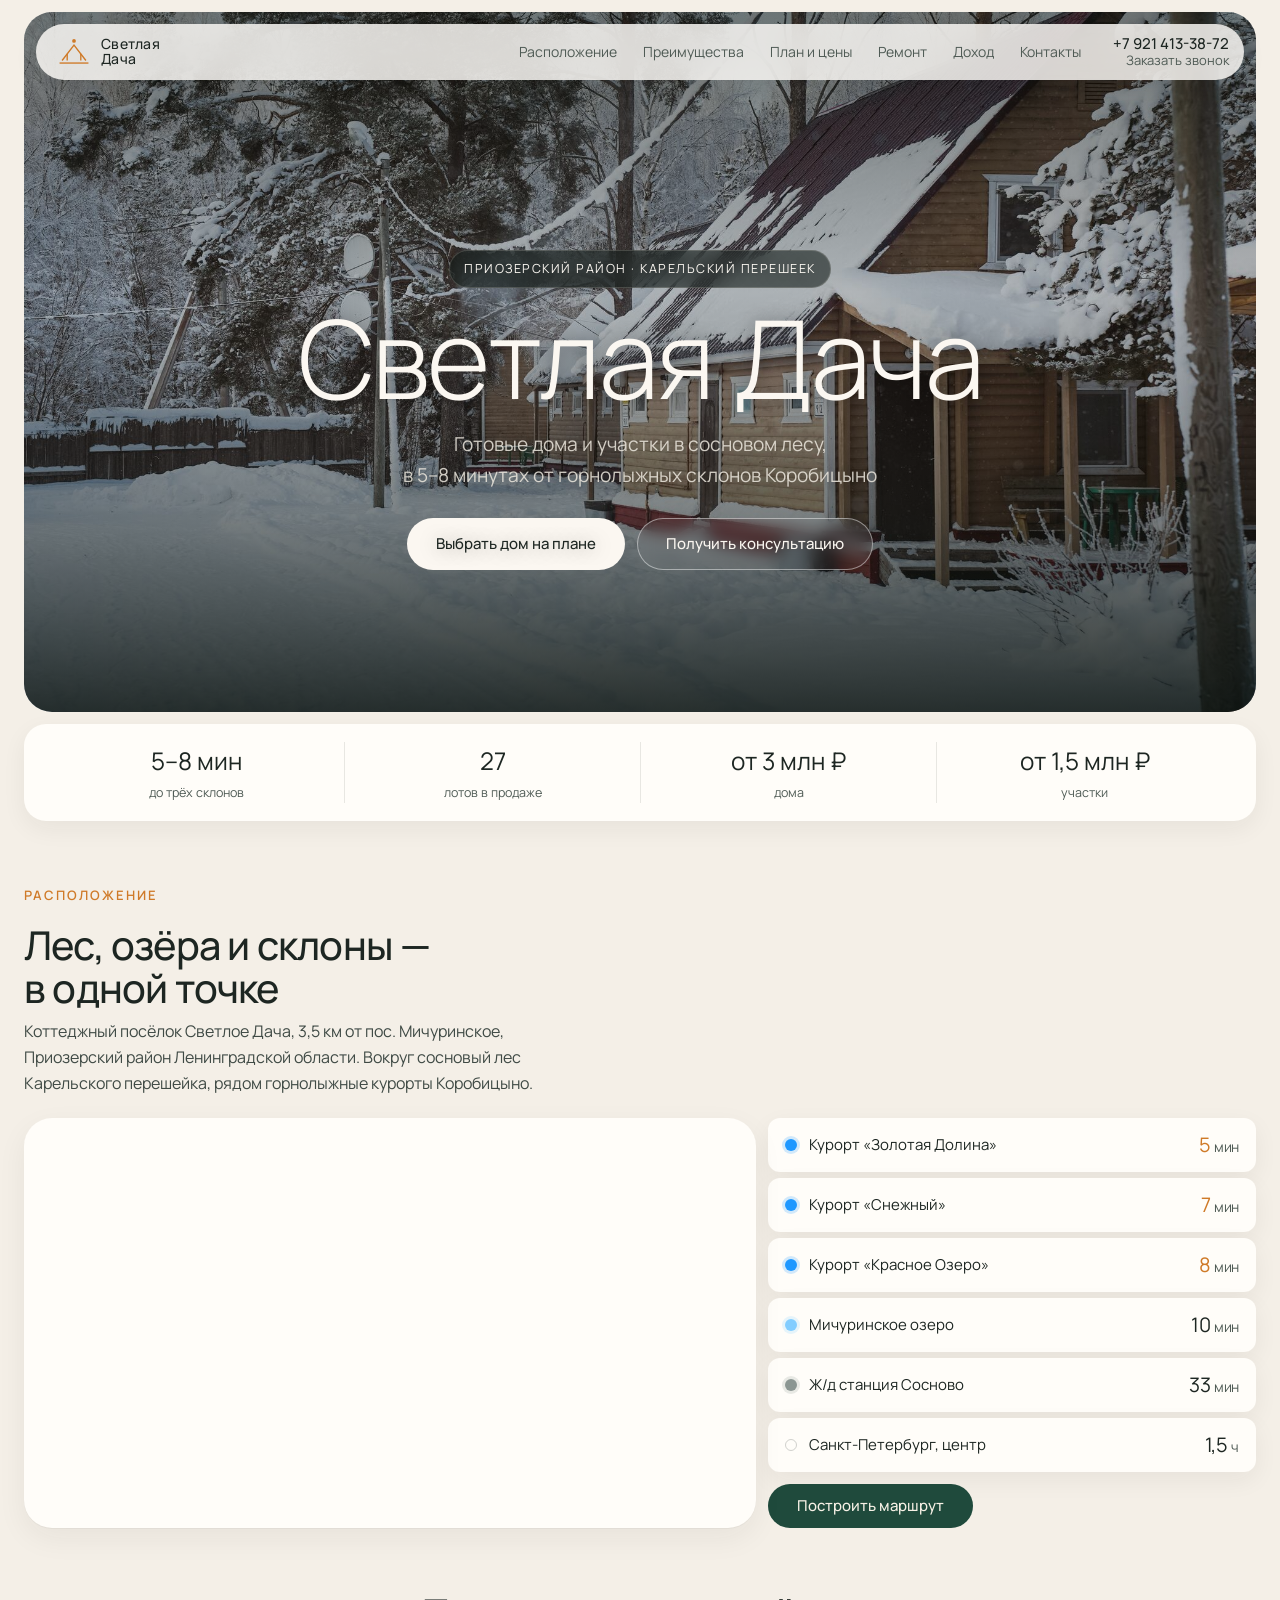
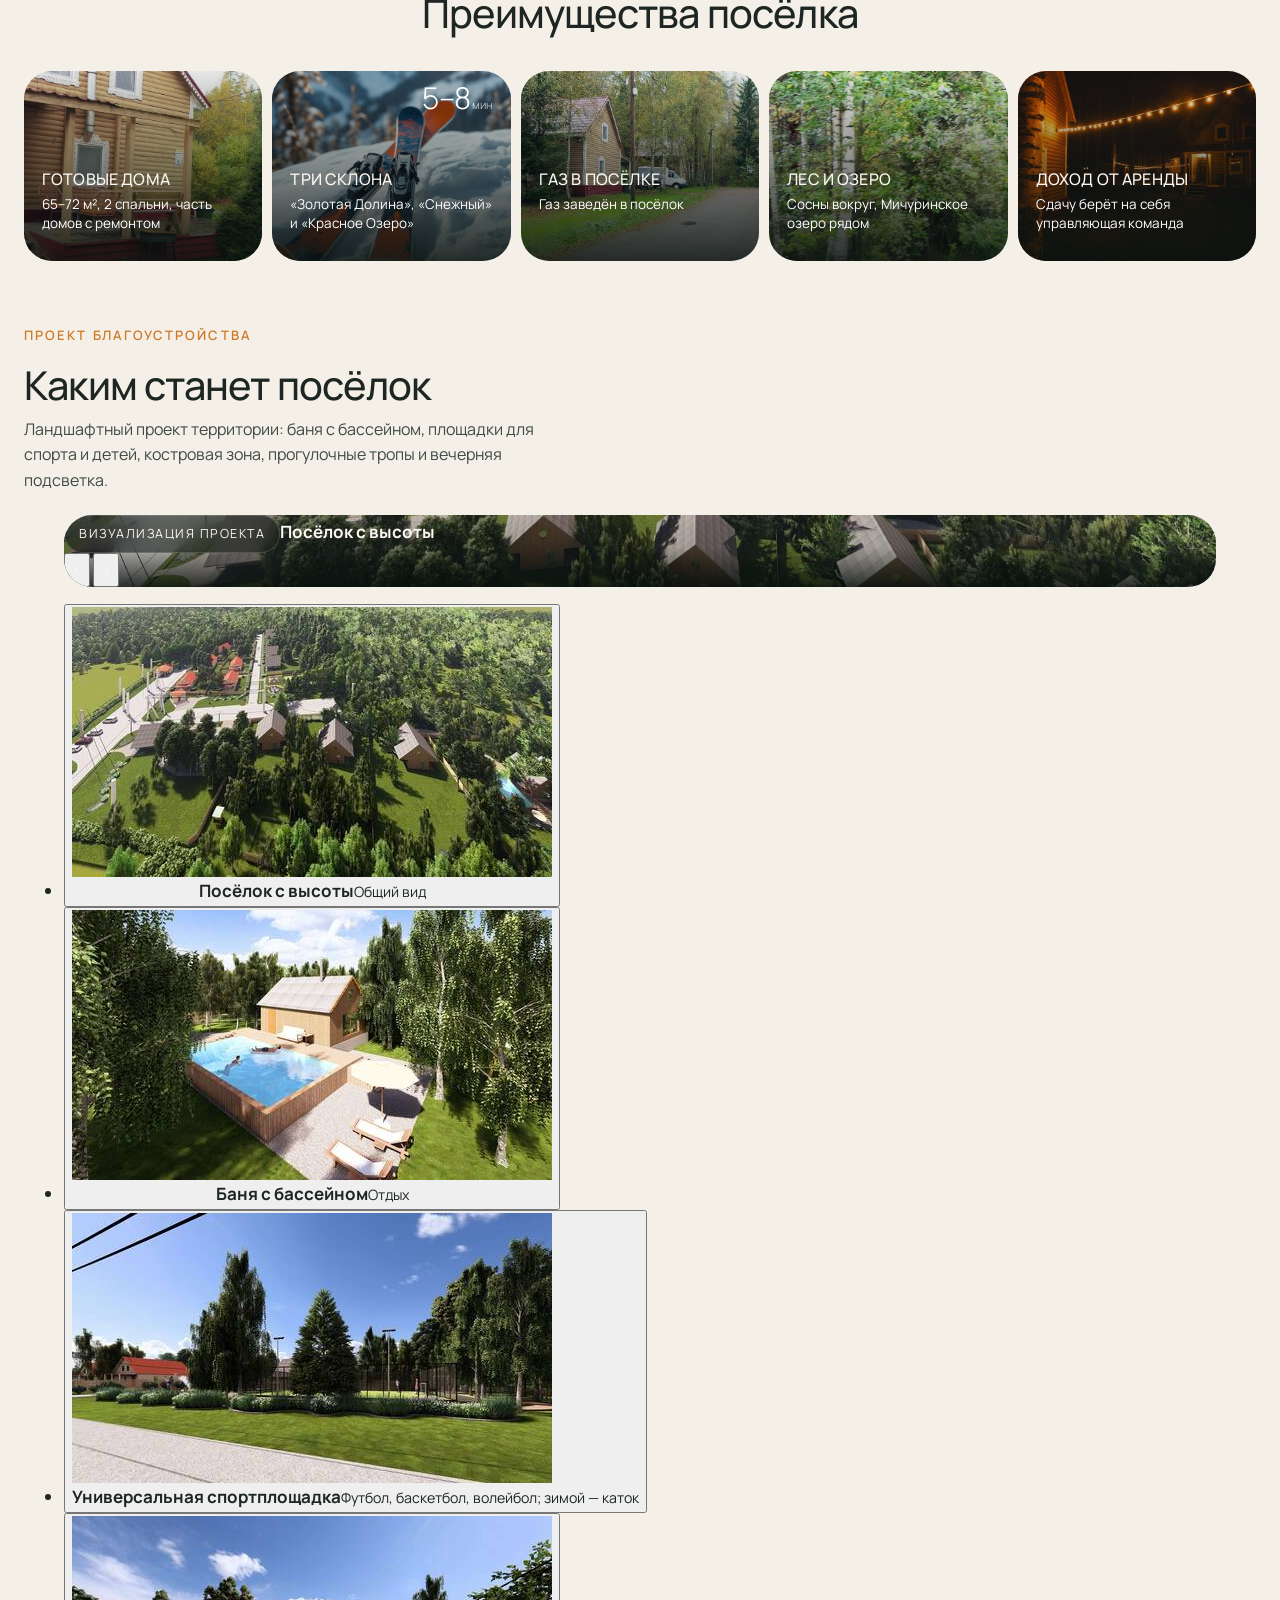
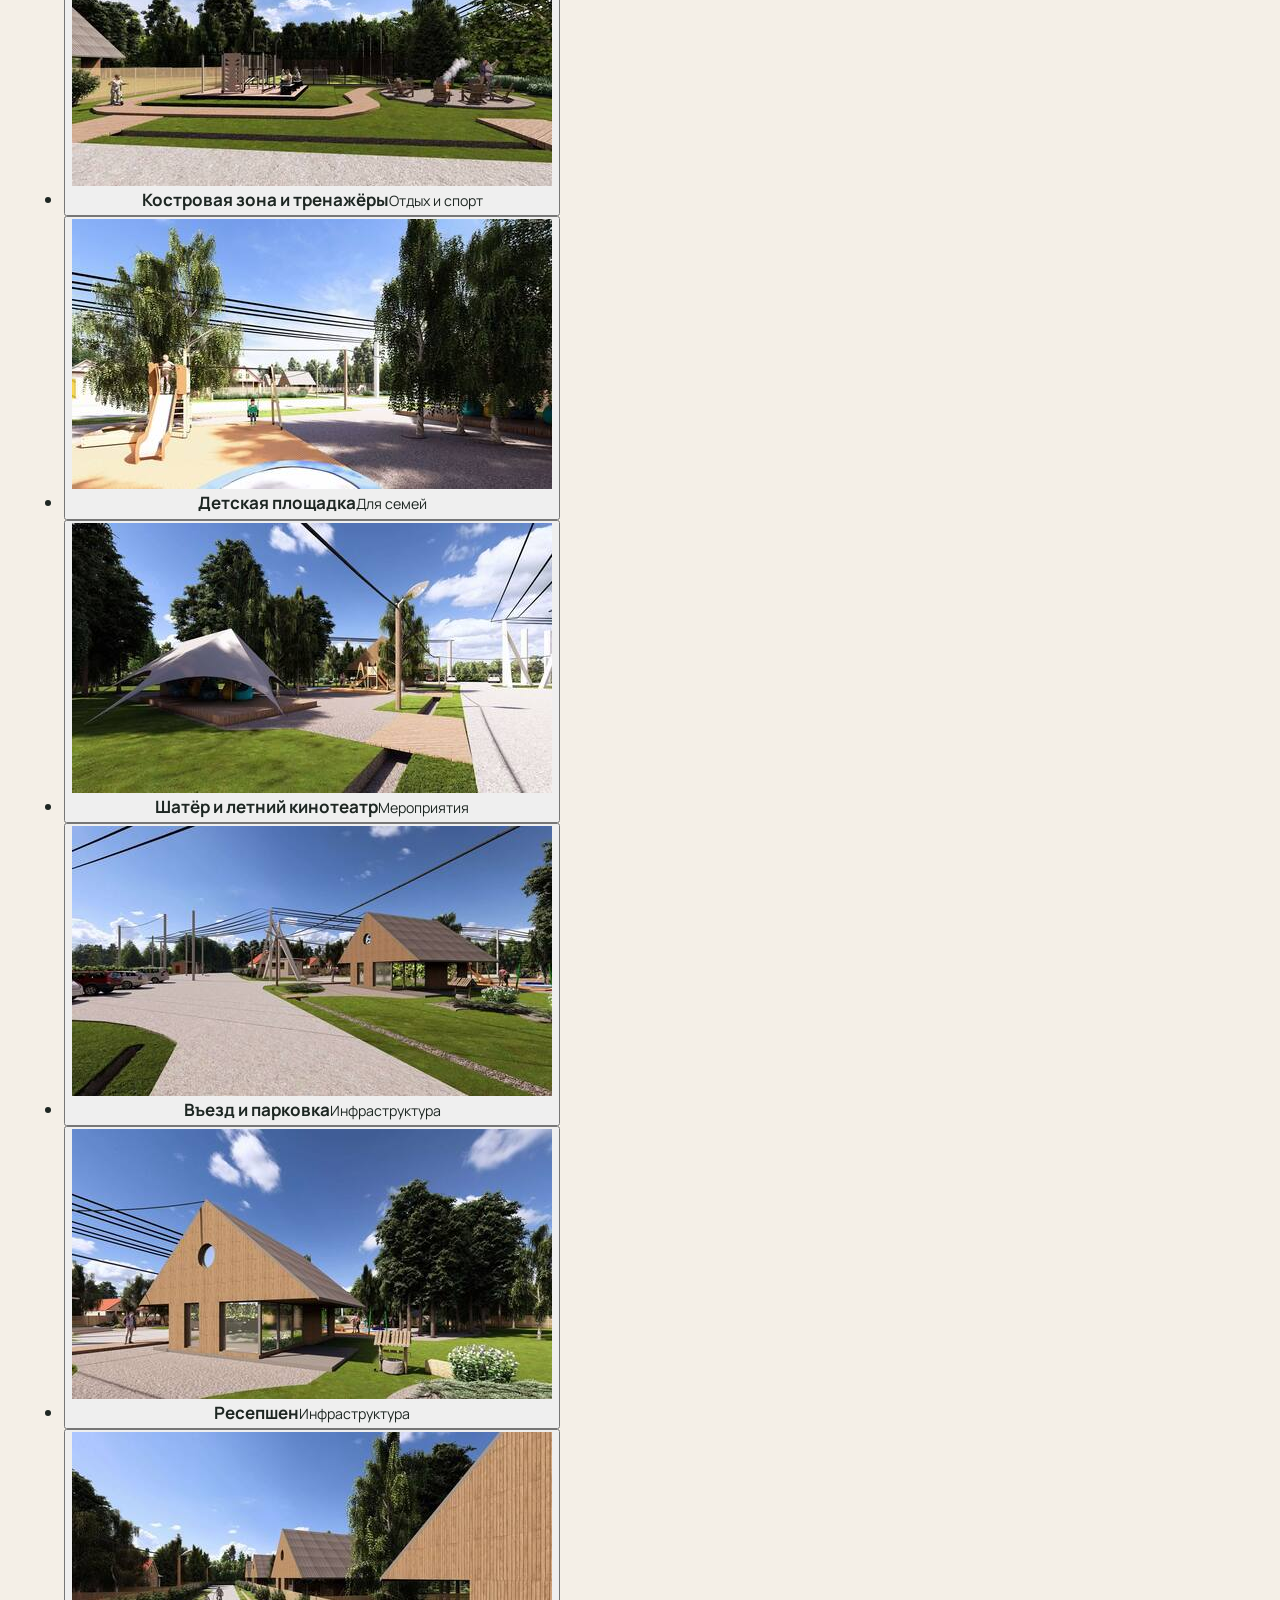
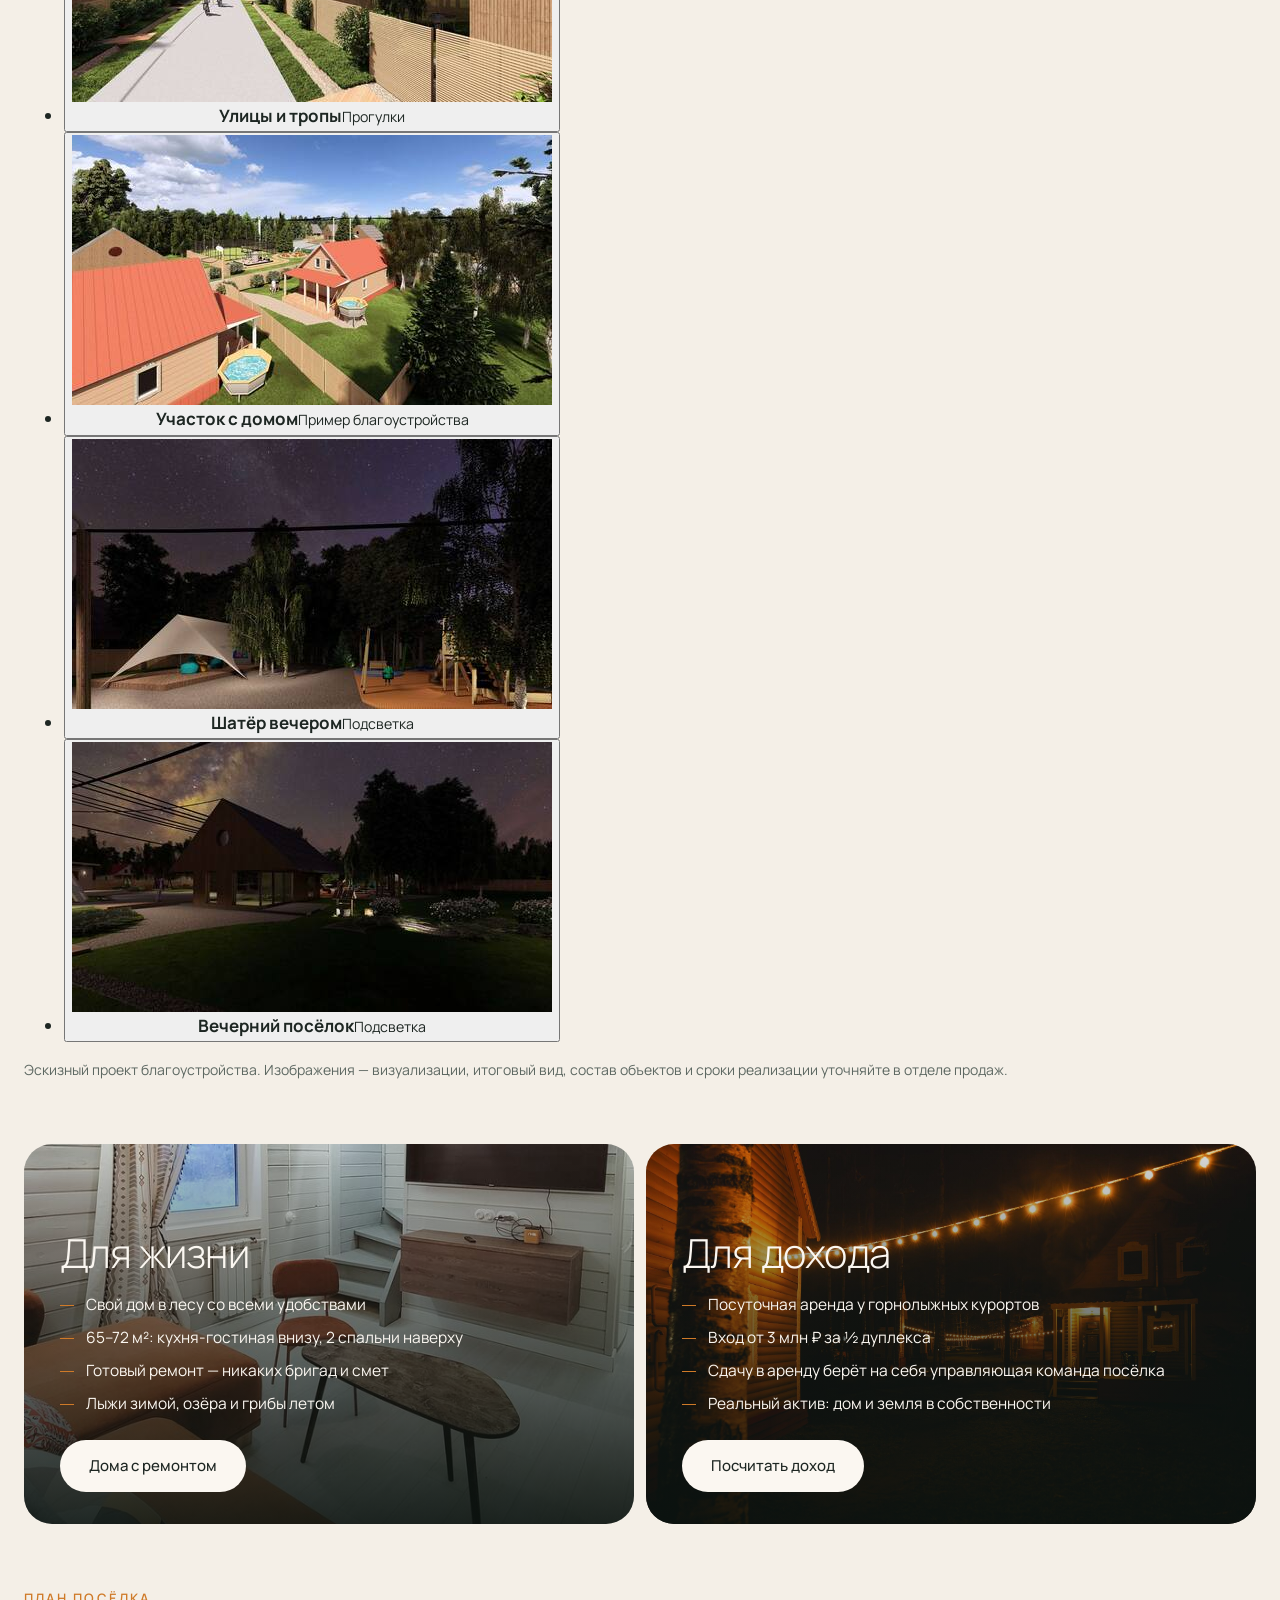
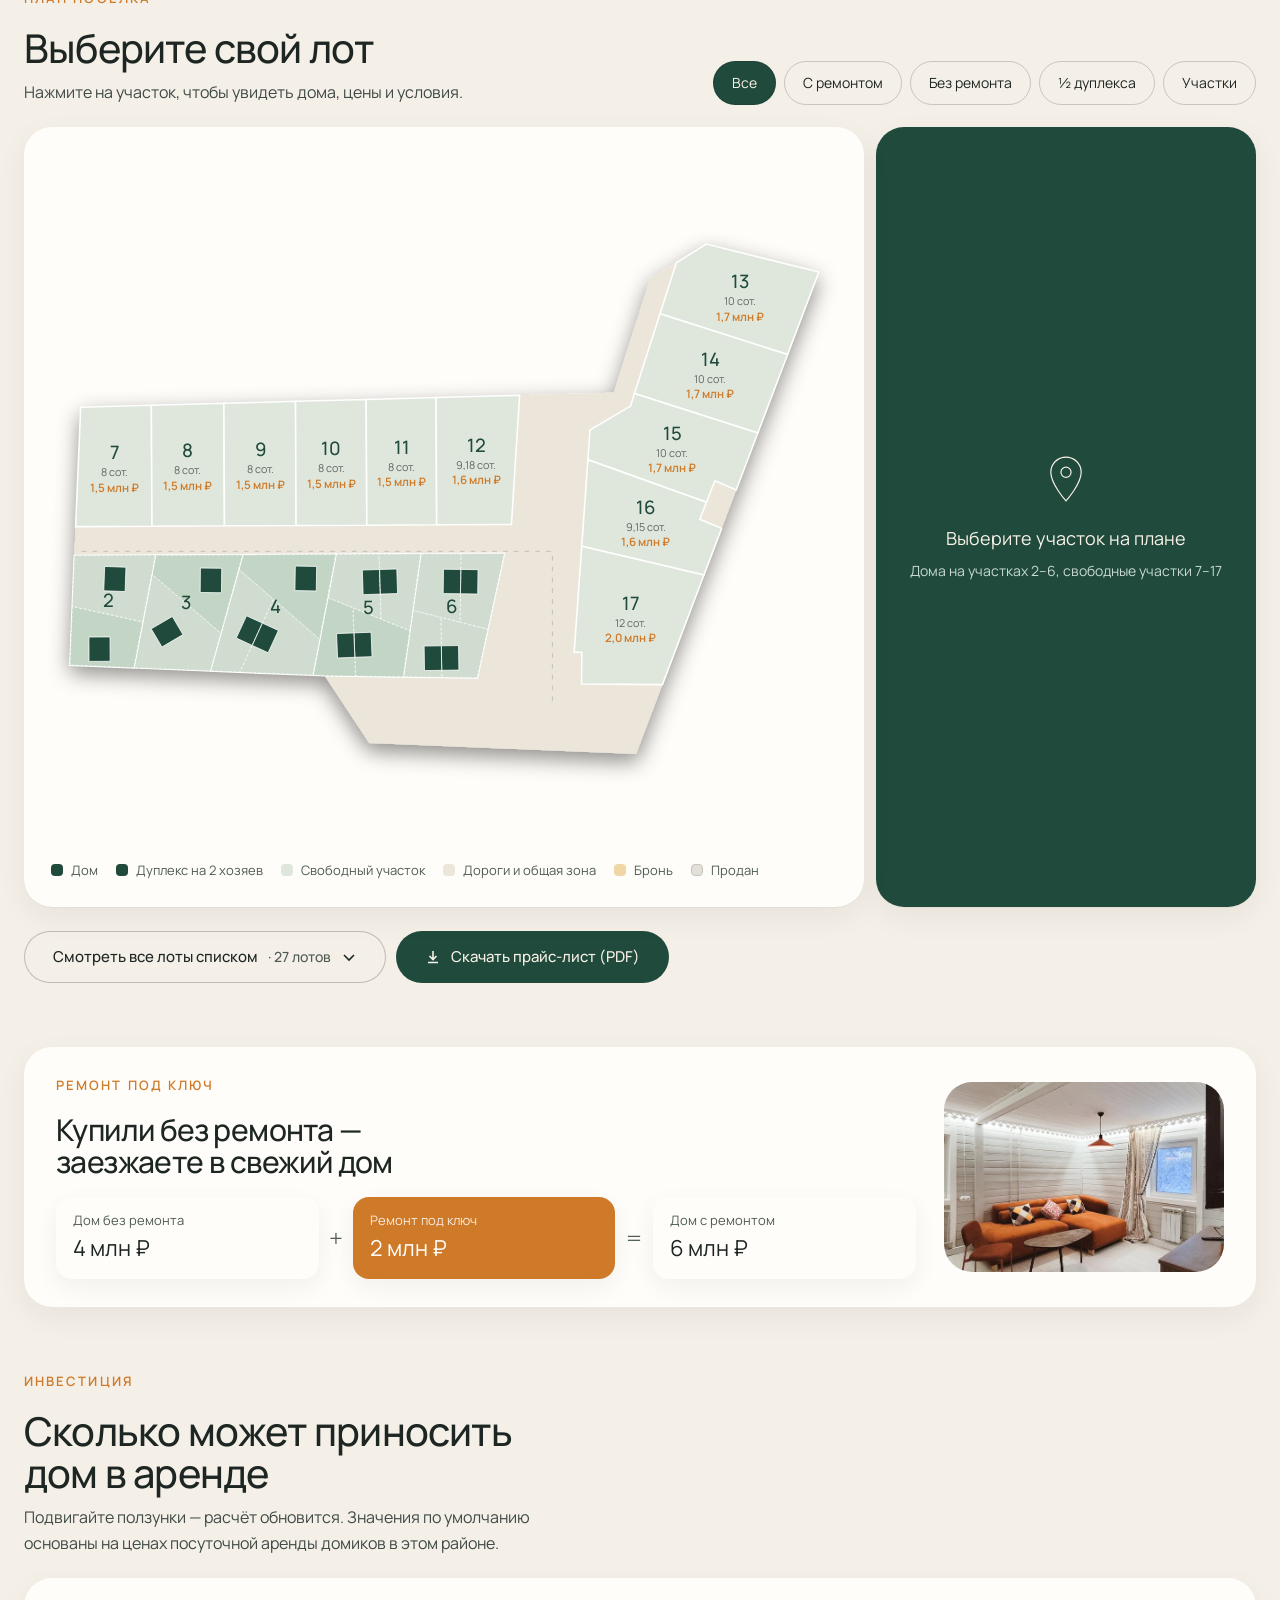
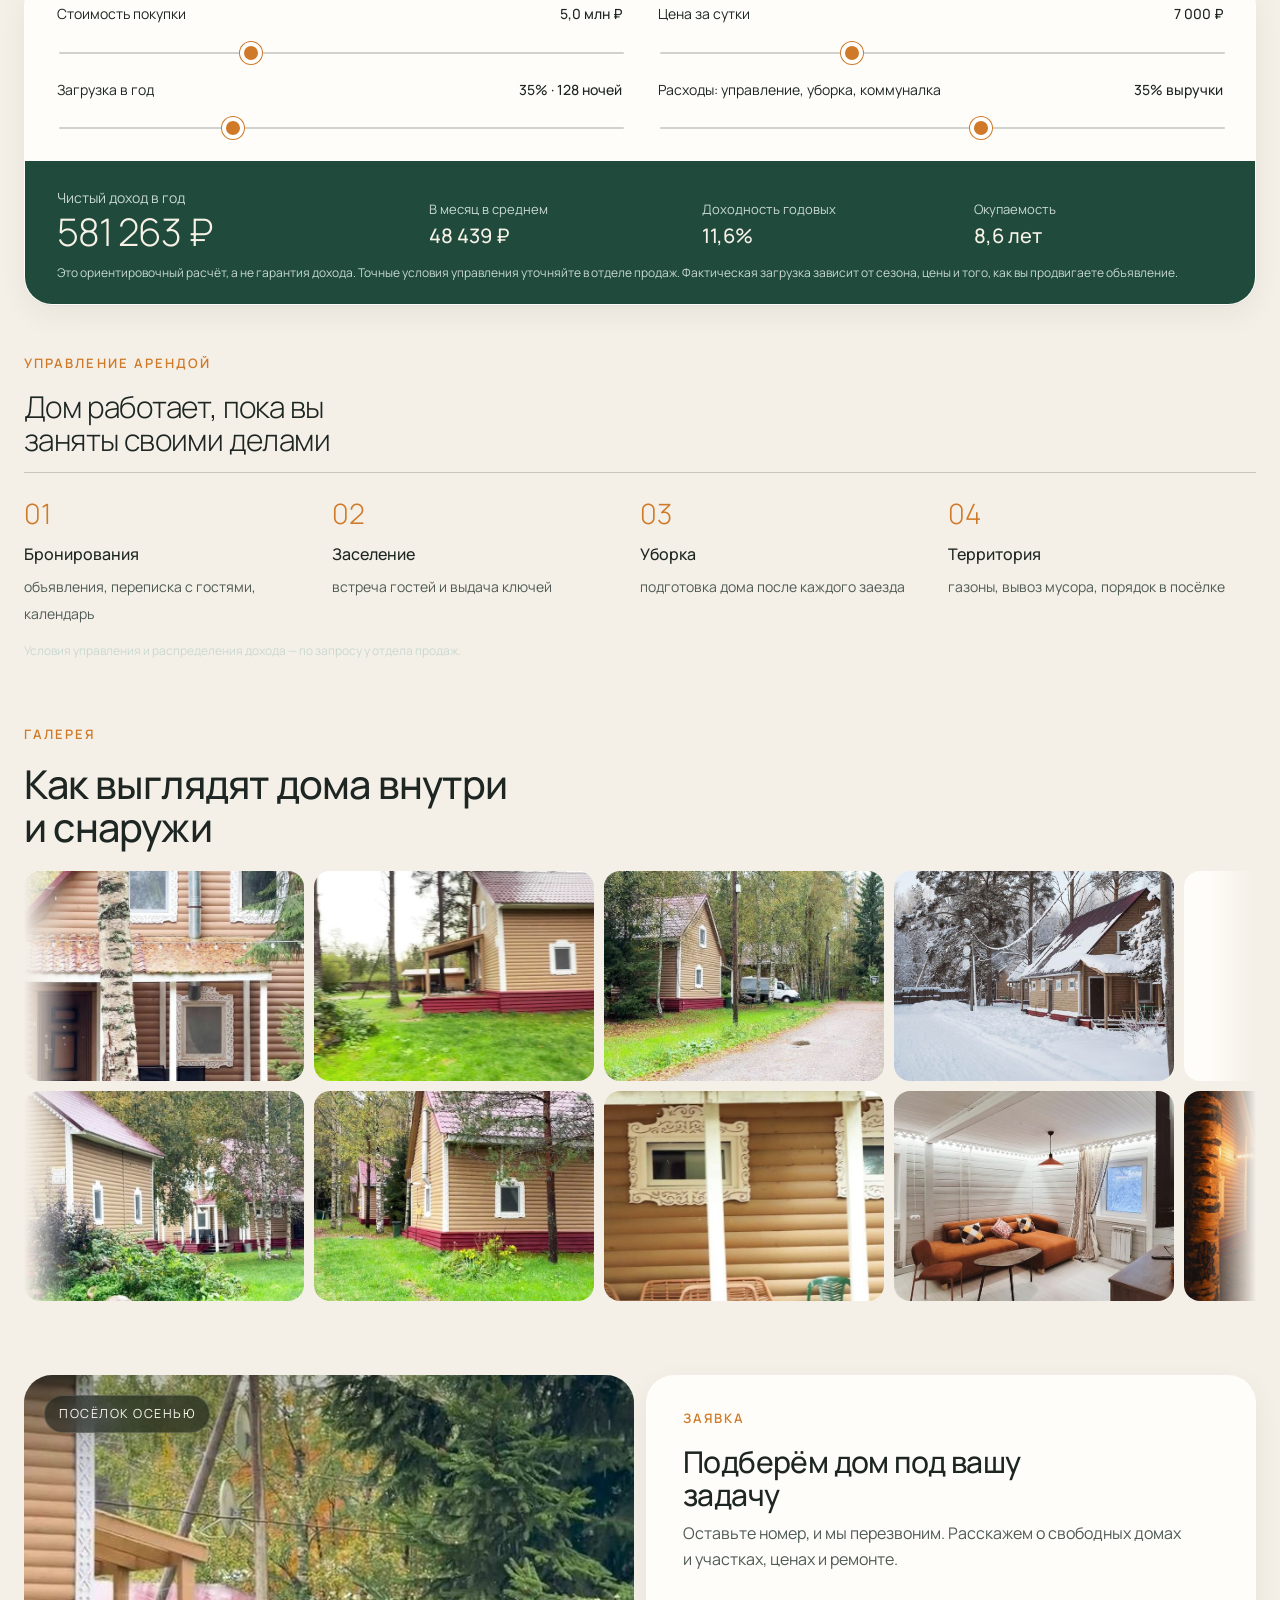
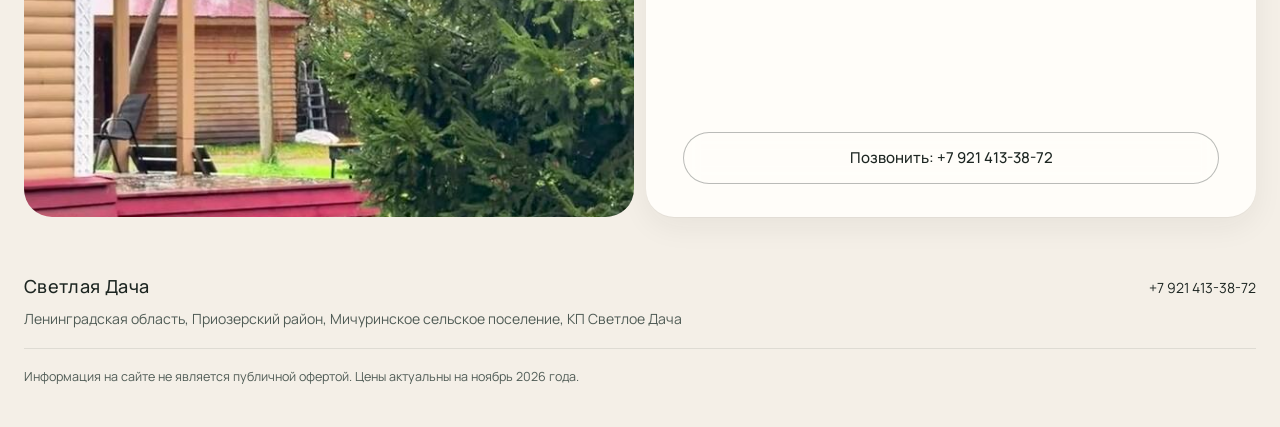
==== commit 0463d07d: "Merge branch 'preview-rendery' into claude/svetlaya-dacha-website-3pb7qi # Conflicts: #	assets/css/t" ====
--- a/index.html
+++ b/index.html
@@ -184,6 +184,8 @@
         <span><i class="lg lg--duplex"></i>Дуплекс на&nbsp;2&nbsp;хозяев</span>
         <span><i class="lg lg--land"></i>Свободный участок</span>
         <span><i class="lg lg--common"></i>Дороги и&nbsp;общая зона</span>
+        <span><i class="lg lg--reserved"></i>Бронь</span>
+        <span><i class="lg lg--sold"></i>Продан</span>
       </div>
       <div class="plan__tooltip" id="planTip" hidden></div>
     </div>
--- a/assets/css/theme.css
+++ b/assets/css/theme.css
@@ -431,6 +431,49 @@
 }
 @media (max-width: 860px){ .plan__panel .ph-num,.plan__panel .panel__note{display:none!important} }
 
+/* ---------- отдельные лоты на плане ---------- */
+.p-plot.t-built{cursor:default}
+.p-plot.t-built .shape--outline{fill:none!important;stroke:#fff!important;stroke-width:2.4!important;pointer-events:none}
+.p-plot.t-built:hover .shape--outline{fill:none!important}
+.p-lot{cursor:pointer;outline:none}
+.p-lot .lzone{fill:#cfdccf;stroke:rgba(255,255,255,.9);stroke-width:1;stroke-dasharray:3 3;transition:fill .2s}
+.p-lot.is-renov .lzone{fill:#c3d6c6}
+.p-lot:hover .lzone,.p-lot:focus-visible .lzone{fill:#cf7a2833}
+.p-lot.is-active .lzone{fill:#cf7a2855;stroke:#cf7a28;stroke-width:2.2;stroke-dasharray:none}
+.p-lot .p-house{fill:#1f4a3c!important;stroke:#fff!important;stroke-width:1!important}
+.p-lot.is-active .p-house,.p-lot:hover .p-house{fill:#cf7a28!important}
+.p-lot.is-dim{opacity:.25}
+/* статусы */
+.p-lot.st-reserved .lzone,.p-plot.st-reserved .shape{fill:#f2d7a6!important}
+.p-lot.st-sold .lzone,.p-plot.st-sold .shape{fill:#e3e0da!important}
+.p-lot.st-sold .p-house{fill:#9aa39f!important}
+.p-plot.st-sold .p-price{fill:#9aa39f!important;text-decoration:line-through}
+.p-sold{font:600 14px var(--font);fill:#fff;text-anchor:middle;pointer-events:none}
+.plan__legend .lg--reserved{background:#f2d7a6!important}
+.plan__legend .lg--sold{background:#e3e0da!important;border:1px solid #c9c4bb}
+
+/* карточка одного лота */
+.lotcard__sub{font-size:13.5px;color:#c9d9d1;margin-top:4px}
+.lotcard__price{font-size:30px;font-weight:300;margin-top:14px;letter-spacing:-.01em}
+.lotcard__price s{opacity:.6}
+.lotcard__alt{font-size:13px;color:#f2c14e;margin-top:2px}
+.lotcard__facts{margin:16px 0 0;display:grid;gap:8px}
+.lotcard__facts div{display:flex;justify-content:space-between;gap:12px;padding:10px 0;border-top:1px solid rgba(255,255,255,.12)}
+.lotcard__facts dt{color:#c9d9d1;font-size:13.5px}
+.lotcard__facts dd{margin:0;text-align:right;font-size:14px}
+.lotcard__note{font-size:12px!important;color:#c9d9d1!important;margin-top:6px}
+.lotcard__nb-h{margin-top:16px;font-size:12px;letter-spacing:.12em;text-transform:uppercase;color:#c9d9d1}
+.lotcard__nb{display:grid;gap:6px;margin-top:8px}
+.lotcard__nb button{display:flex;justify-content:space-between;gap:10px;padding:10px 12px;border-radius:12px;border:0;background:#285a4a;color:#f7f1e6;font-size:13.5px;text-align:left}
+.lotcard__nb button.st-sold{opacity:.55}
+.st-badge--free{color:#c9e8d4!important;border-color:rgba(201,232,212,.5)!important}
+.st-badge--reserved{color:#f2c14e!important;border-color:#f2c14e!important}
+.st-badge--sold{color:#e3e0da!important;border-color:#e3e0da!important}
+.panel__actions .btn[disabled]{opacity:.45;pointer-events:none}
+@media (max-width: 860px){
+  .lotcard__price{font-size:24px;margin-top:10px}
+  .plan__panel .panel__note.lotcard__note{display:block!important}
+  .panel__title .st-badge{display:inline-flex!important}
 /* ---------- проект благоустройства ---------- */
 .proekt__viewer{display:grid;grid-template-columns:1fr 300px;gap:12px;height:clamp(420px,46vw,600px)}
 .proekt__main{margin:0;position:relative}
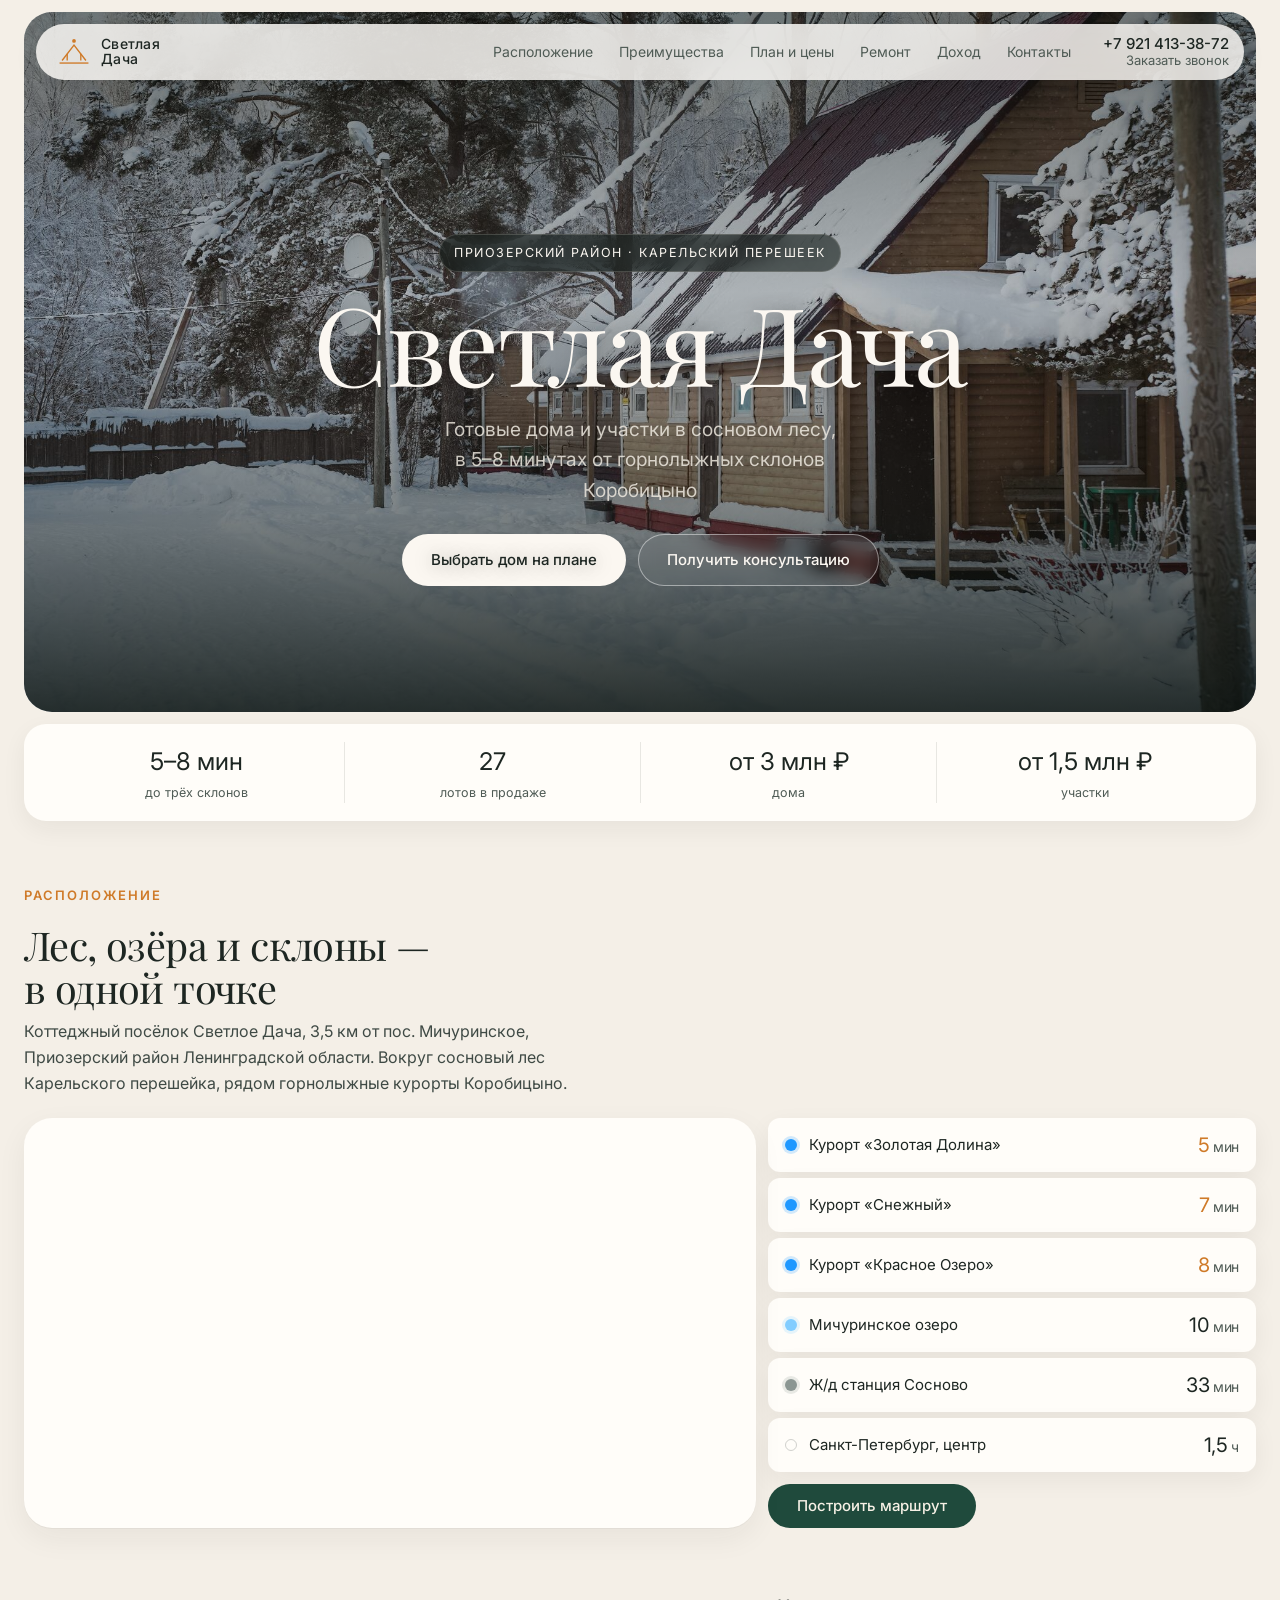
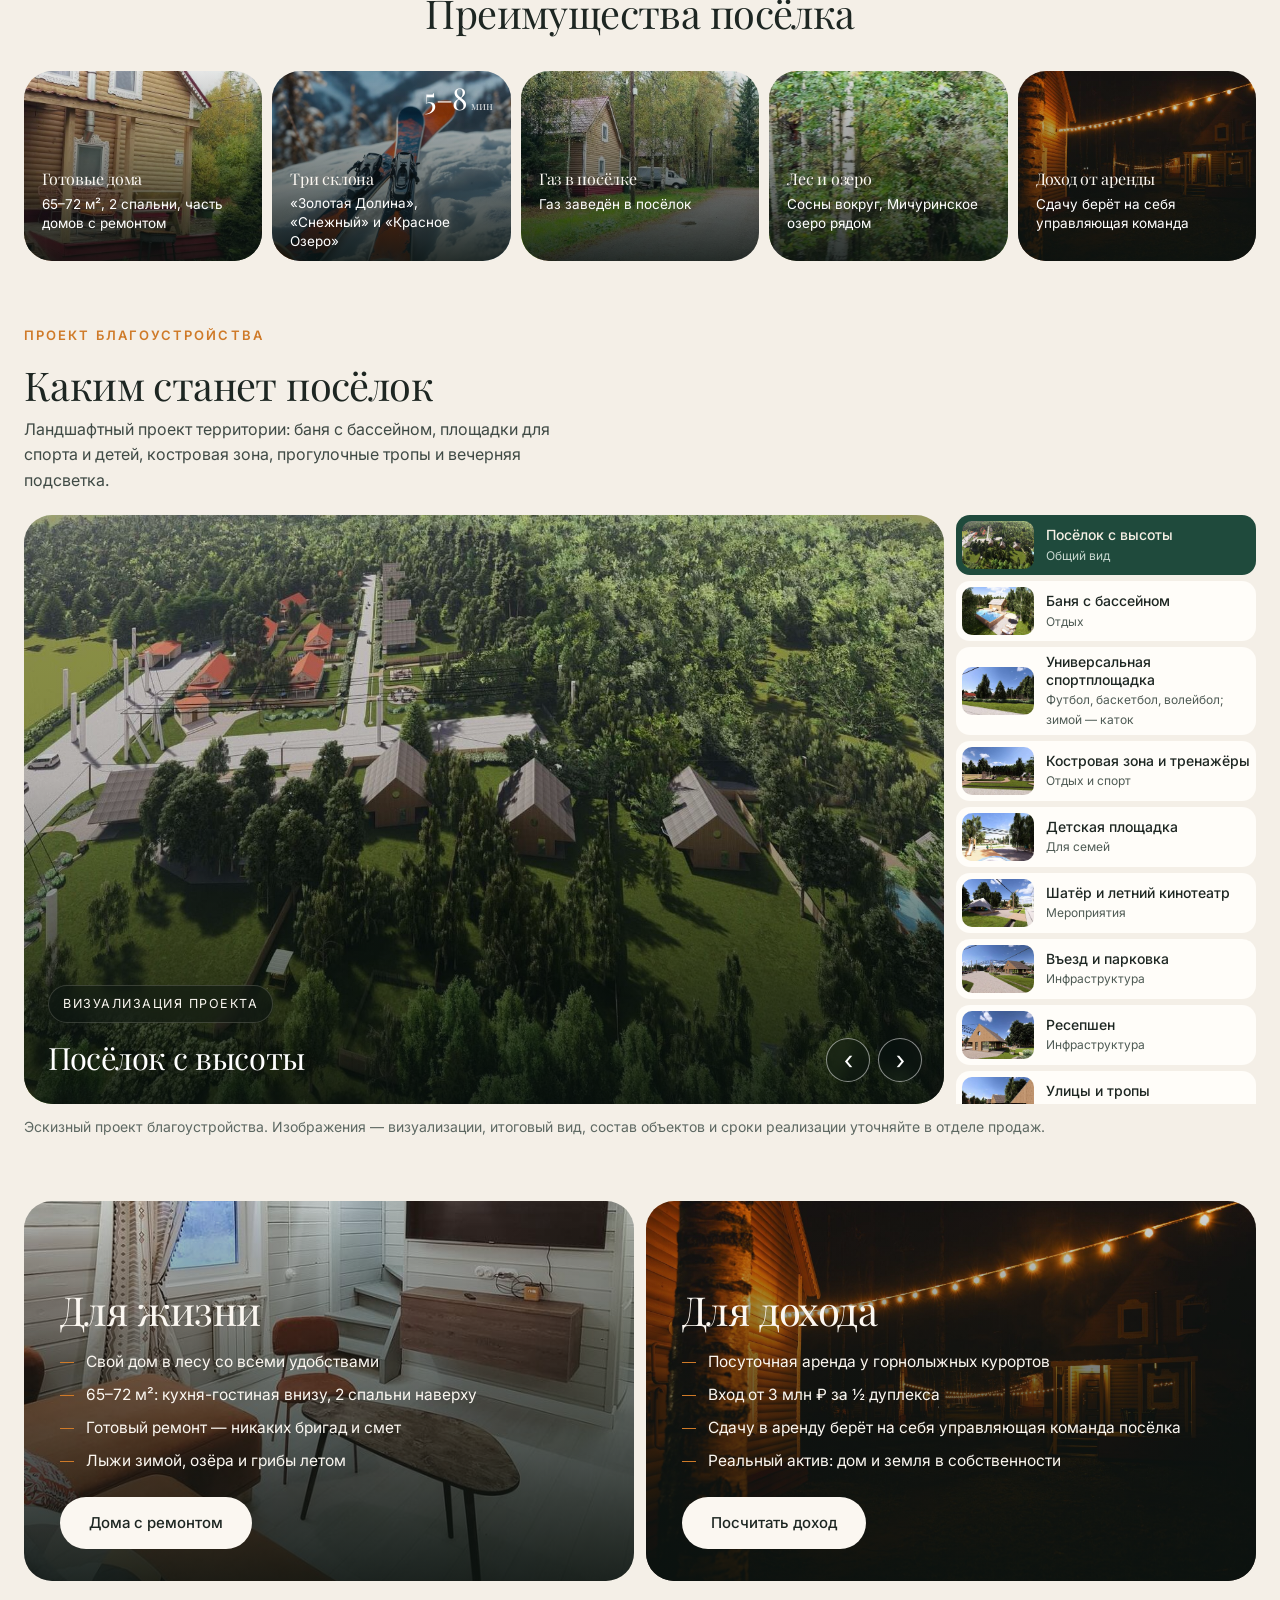
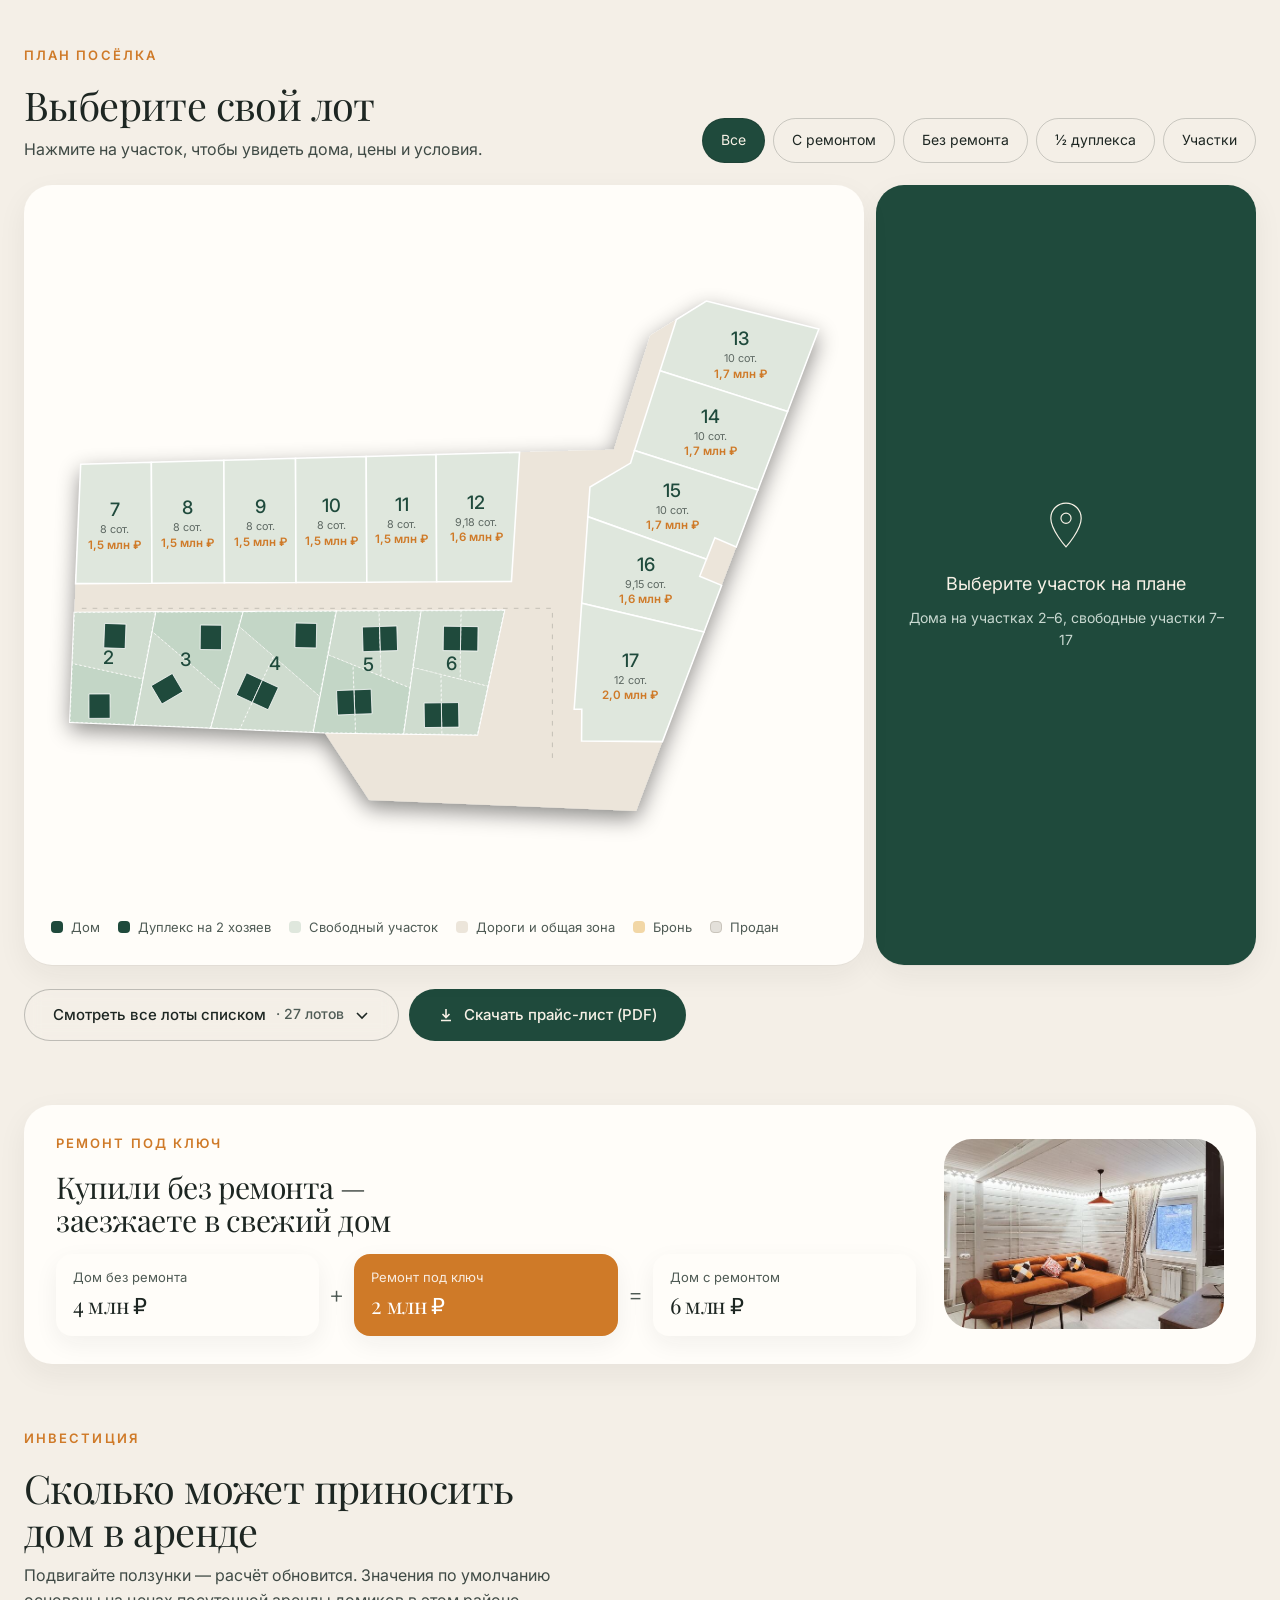
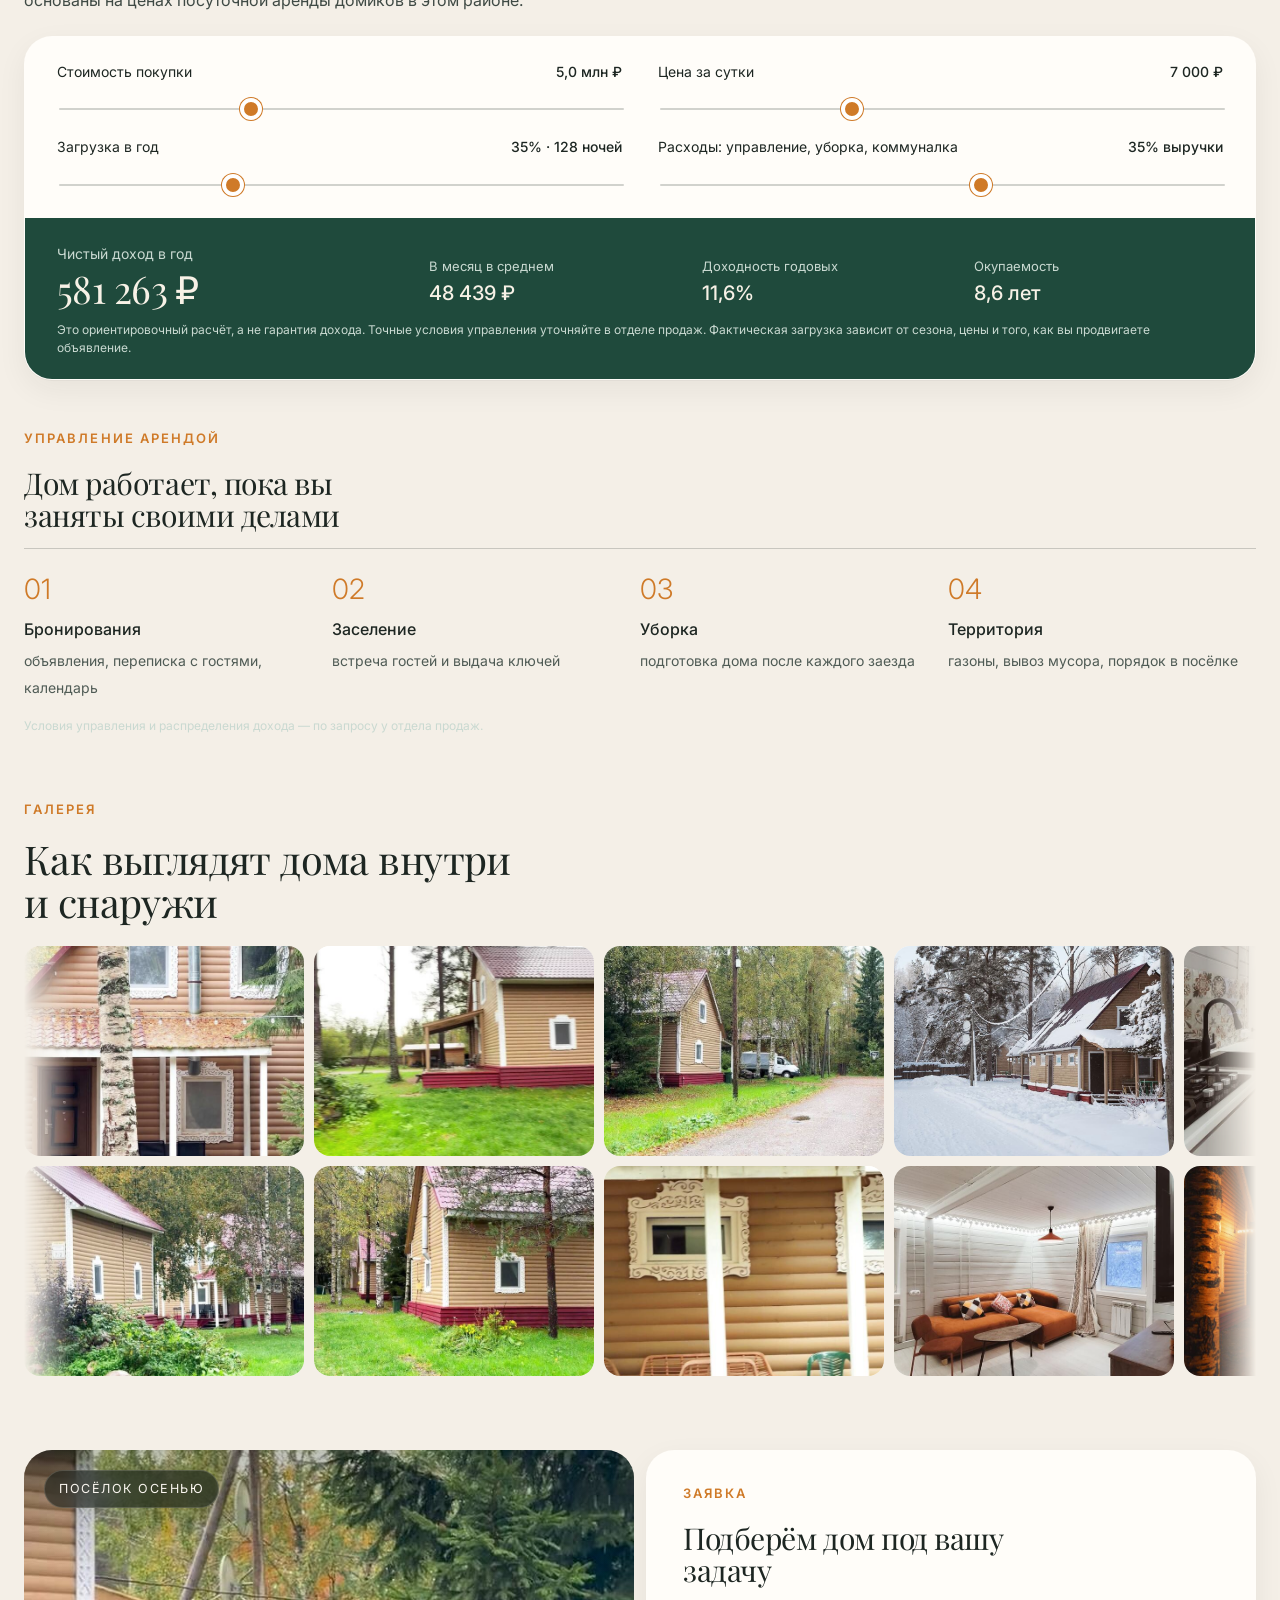
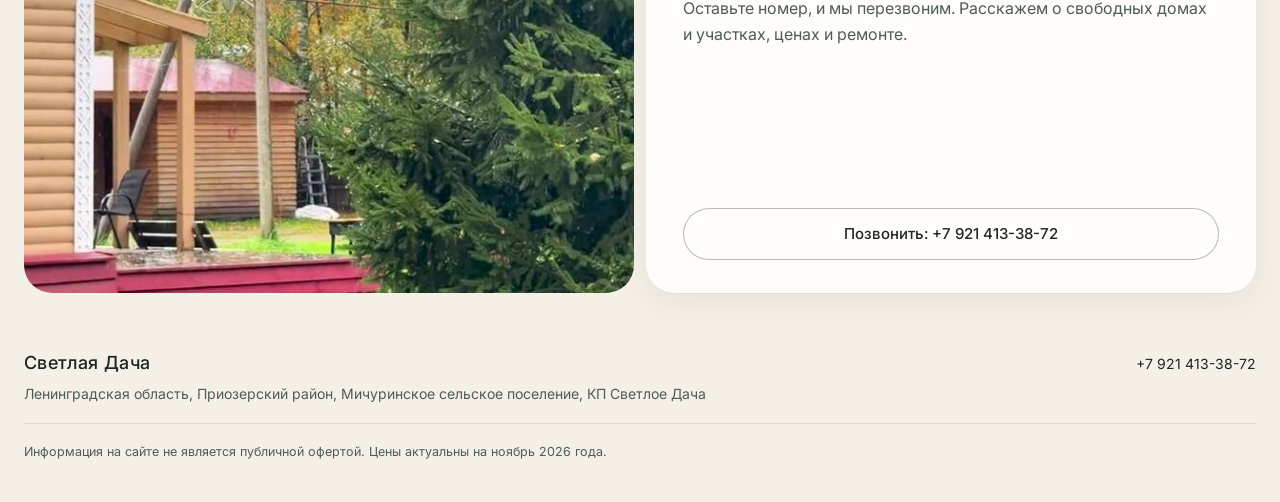
==== commit fd9613c3: "Отдельные лоты на плане, блок «Каким станет посёлок», шрифты Playfair Display + Inter Co-Authored-By" ====
--- a/index.html
+++ b/index.html
@@ -10,9 +10,9 @@
   <meta property="og:image" content="assets/img/street-winter.jpg">
   <link rel="preconnect" href="https://fonts.googleapis.com">
   <link rel="preconnect" href="https://fonts.gstatic.com" crossorigin>
-  <link href="https://fonts.googleapis.com/css2?family=Manrope:wght@300;400;500;600&display=swap" rel="stylesheet">
-  <link rel="stylesheet" href="assets/css/style.css?v=202611120848">
-  <link rel="stylesheet" href="assets/css/theme.css?v=202611120848">
+  <link href="https://fonts.googleapis.com/css2?family=Playfair+Display:wght@400;500&family=Inter:wght@400;500;600&display=swap" rel="stylesheet">
+  <link rel="stylesheet" href="assets/css/style.css?v=202611130918">
+  <link rel="stylesheet" href="assets/css/theme.css?v=202611130918">
 </head>
 <body>
 
@@ -360,8 +360,8 @@
 
 <div class="lightbox" id="lightbox" hidden><img alt=""><button aria-label="Закрыть">×</button></div>
 
-<script src="assets/js/plan-geo.js?v=202611120848"></script>
-<script src="assets/js/data.js?v=202611120848"></script>
-<script src="assets/js/app.js?v=202611120848"></script>
+<script src="assets/js/plan-geo.js?v=202611130918"></script>
+<script src="assets/js/data.js?v=202611130918"></script>
+<script src="assets/js/app.js?v=202611130918"></script>
 </body>
 </html>
--- a/assets/css/theme.css
+++ b/assets/css/theme.css
@@ -474,6 +474,8 @@
   .lotcard__price{font-size:24px;margin-top:10px}
   .plan__panel .panel__note.lotcard__note{display:block!important}
   .panel__title .st-badge{display:inline-flex!important}
+}
+
 /* ---------- проект благоустройства ---------- */
 .proekt__viewer{display:grid;grid-template-columns:1fr 300px;gap:12px;height:clamp(420px,46vw,600px)}
 .proekt__main{margin:0;position:relative}
@@ -504,3 +506,11 @@
   .proekt__list small{display:none}
   .proekt__list b{font-size:12.5px}
 }
+
+/* ---------- шрифты: Playfair Display (заголовки) + Inter (текст) ---------- */
+:root{--font:'Inter', system-ui, -apple-system, 'Segoe UI', Arial, sans-serif; --font-head:'Playfair Display', Georgia, 'Times New Roman', serif}
+body,.btn,.chip,input,button,select{font-family:var(--font)}
+h1,h2,h3,.hero__title,.section__title-center,.calc__big b,.lotcard__price,.formula__item b,.bento__big,.proekt__main figcaption b,.panel__title h3,.scenario h3{
+  font-family:var(--font-head)!important;font-weight:400!important;letter-spacing:-.015em!important}
+.bento__text h3{text-transform:none!important;font-size:18px!important}
+.p-num,.p-sub,.p-price,.p-sold{font-family:var(--font)!important}
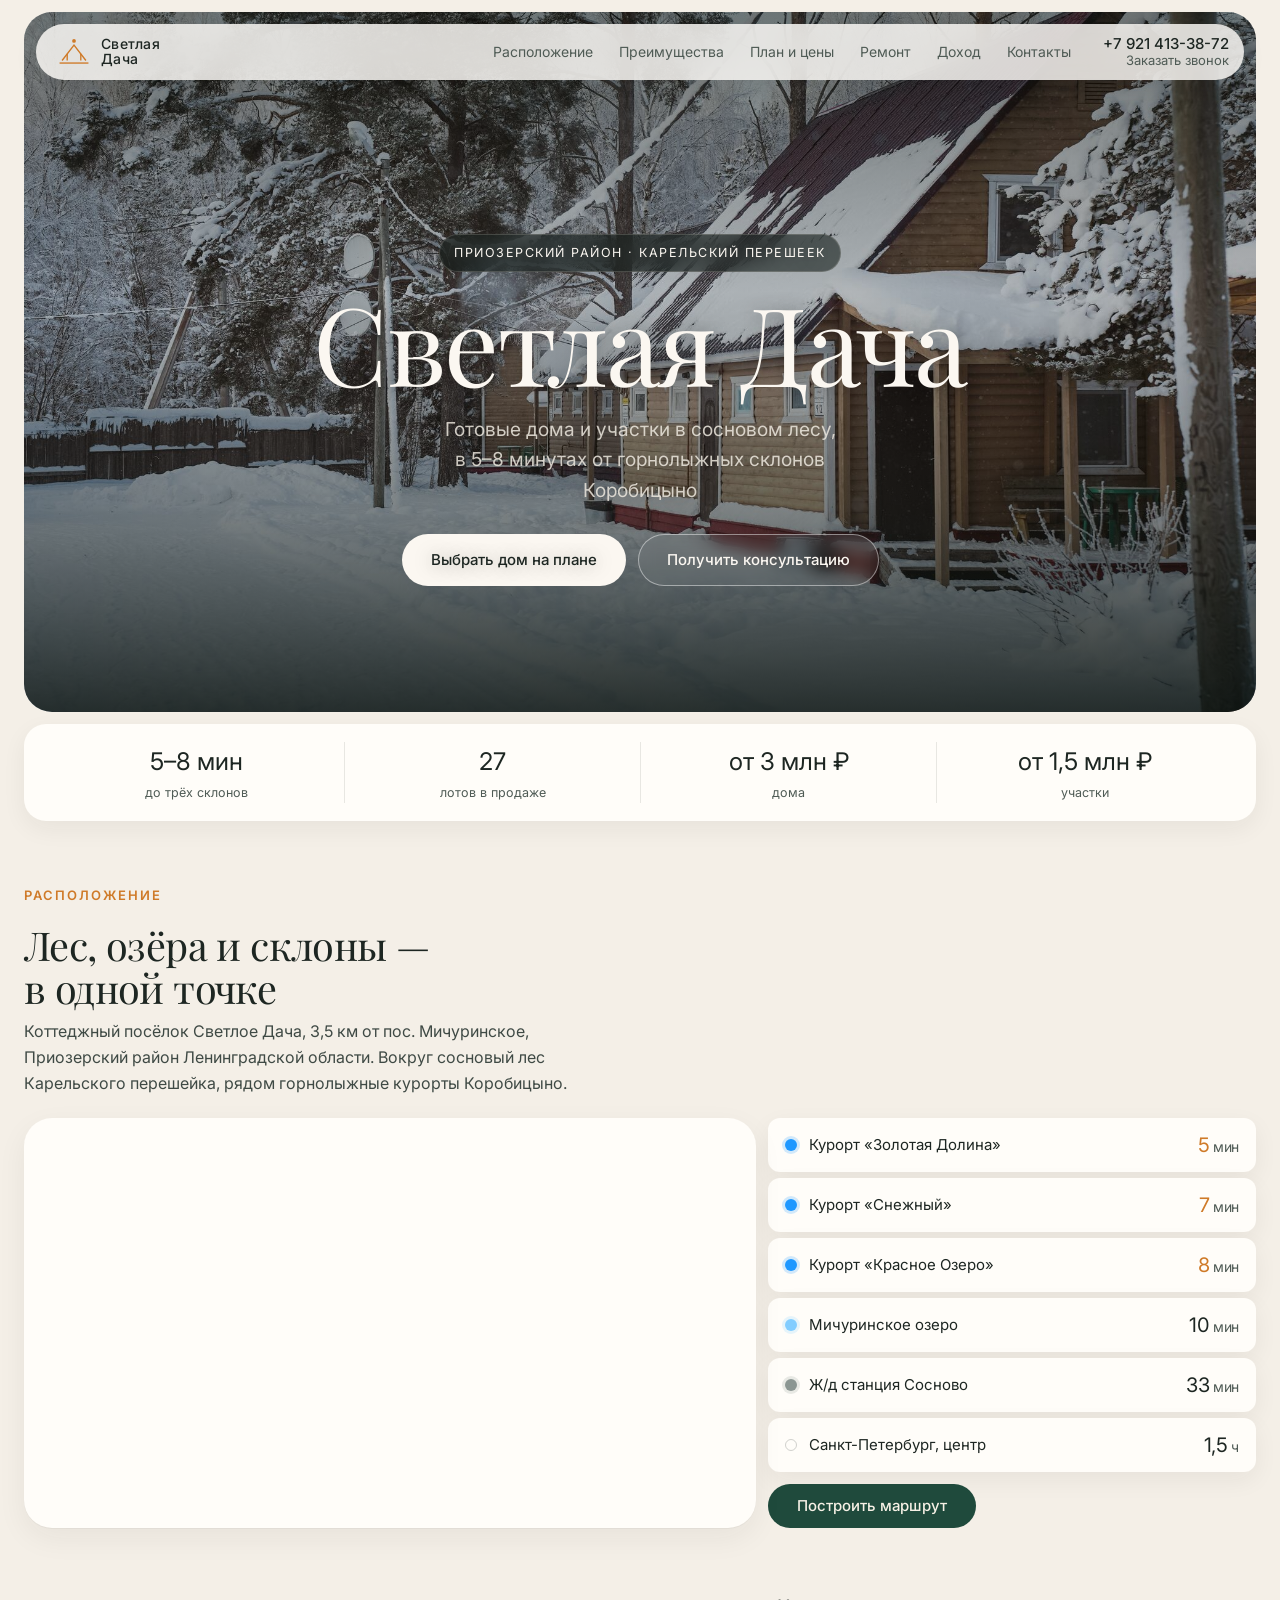
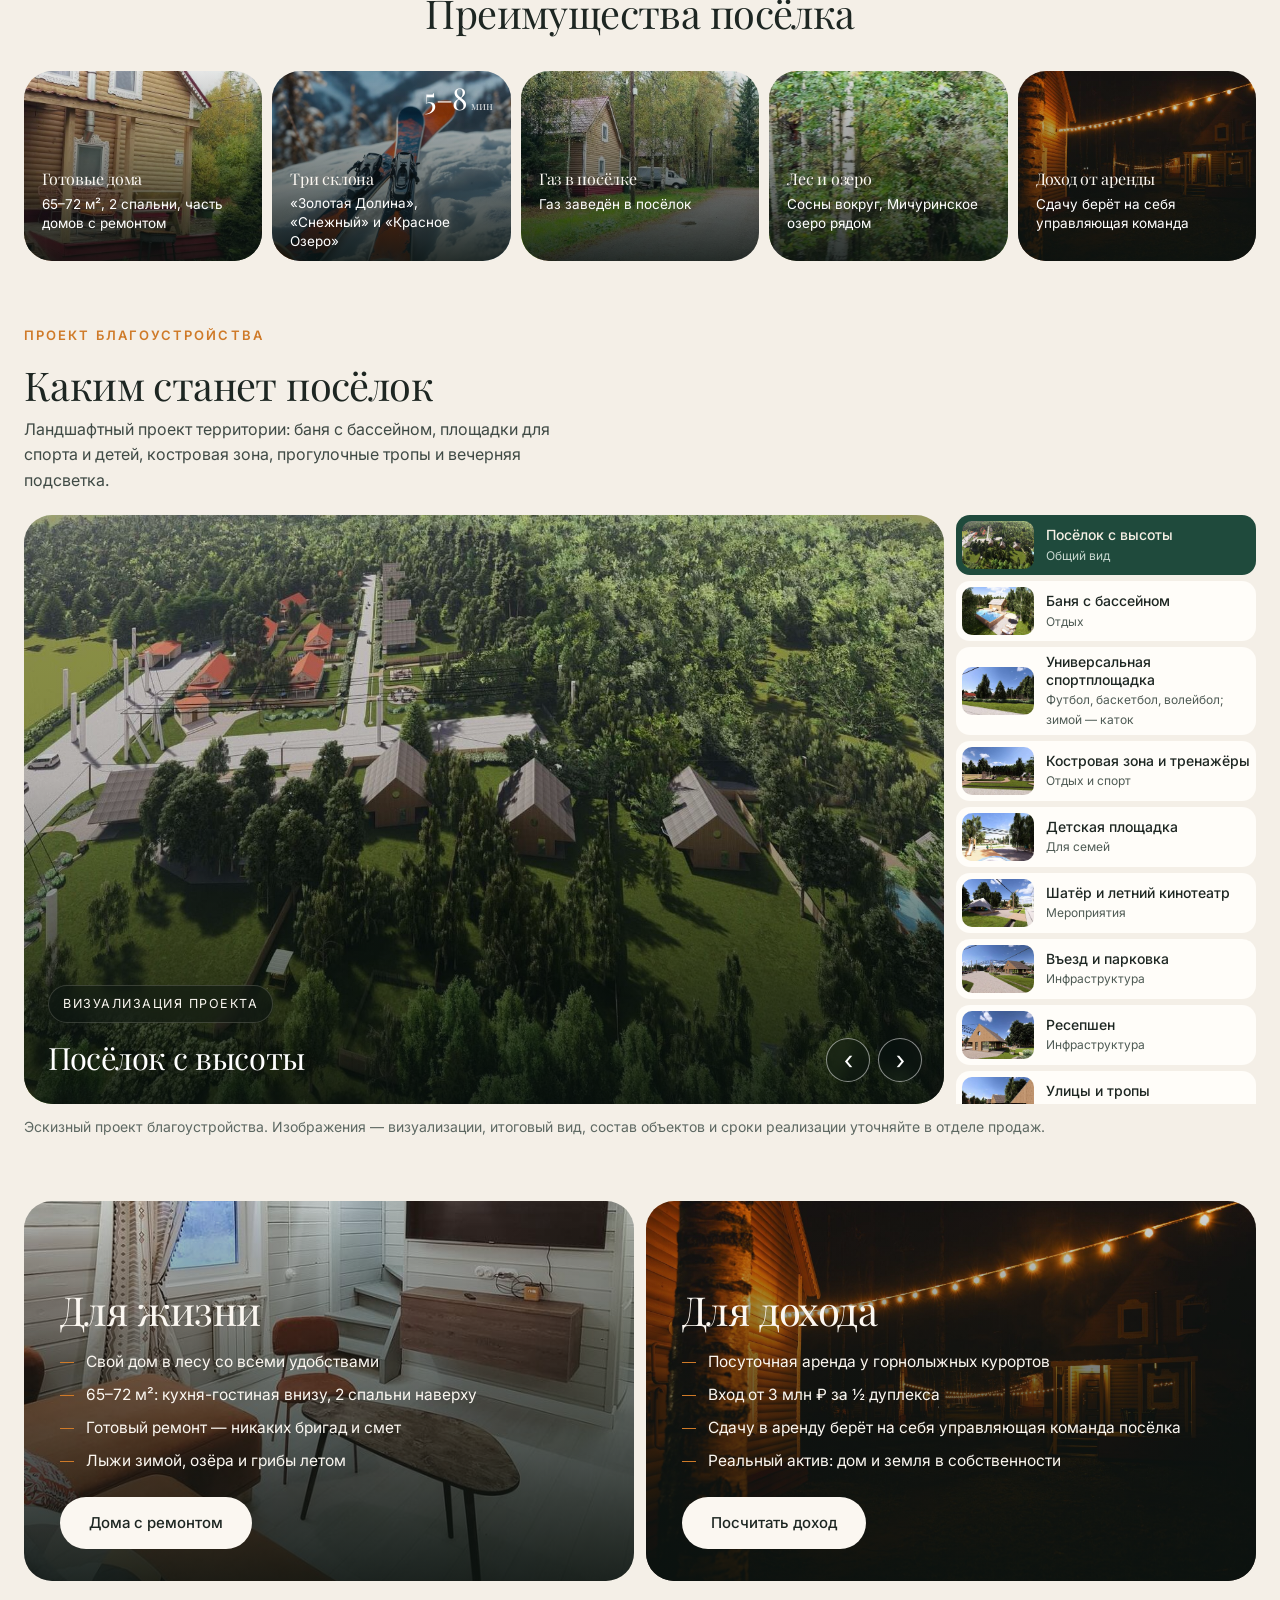
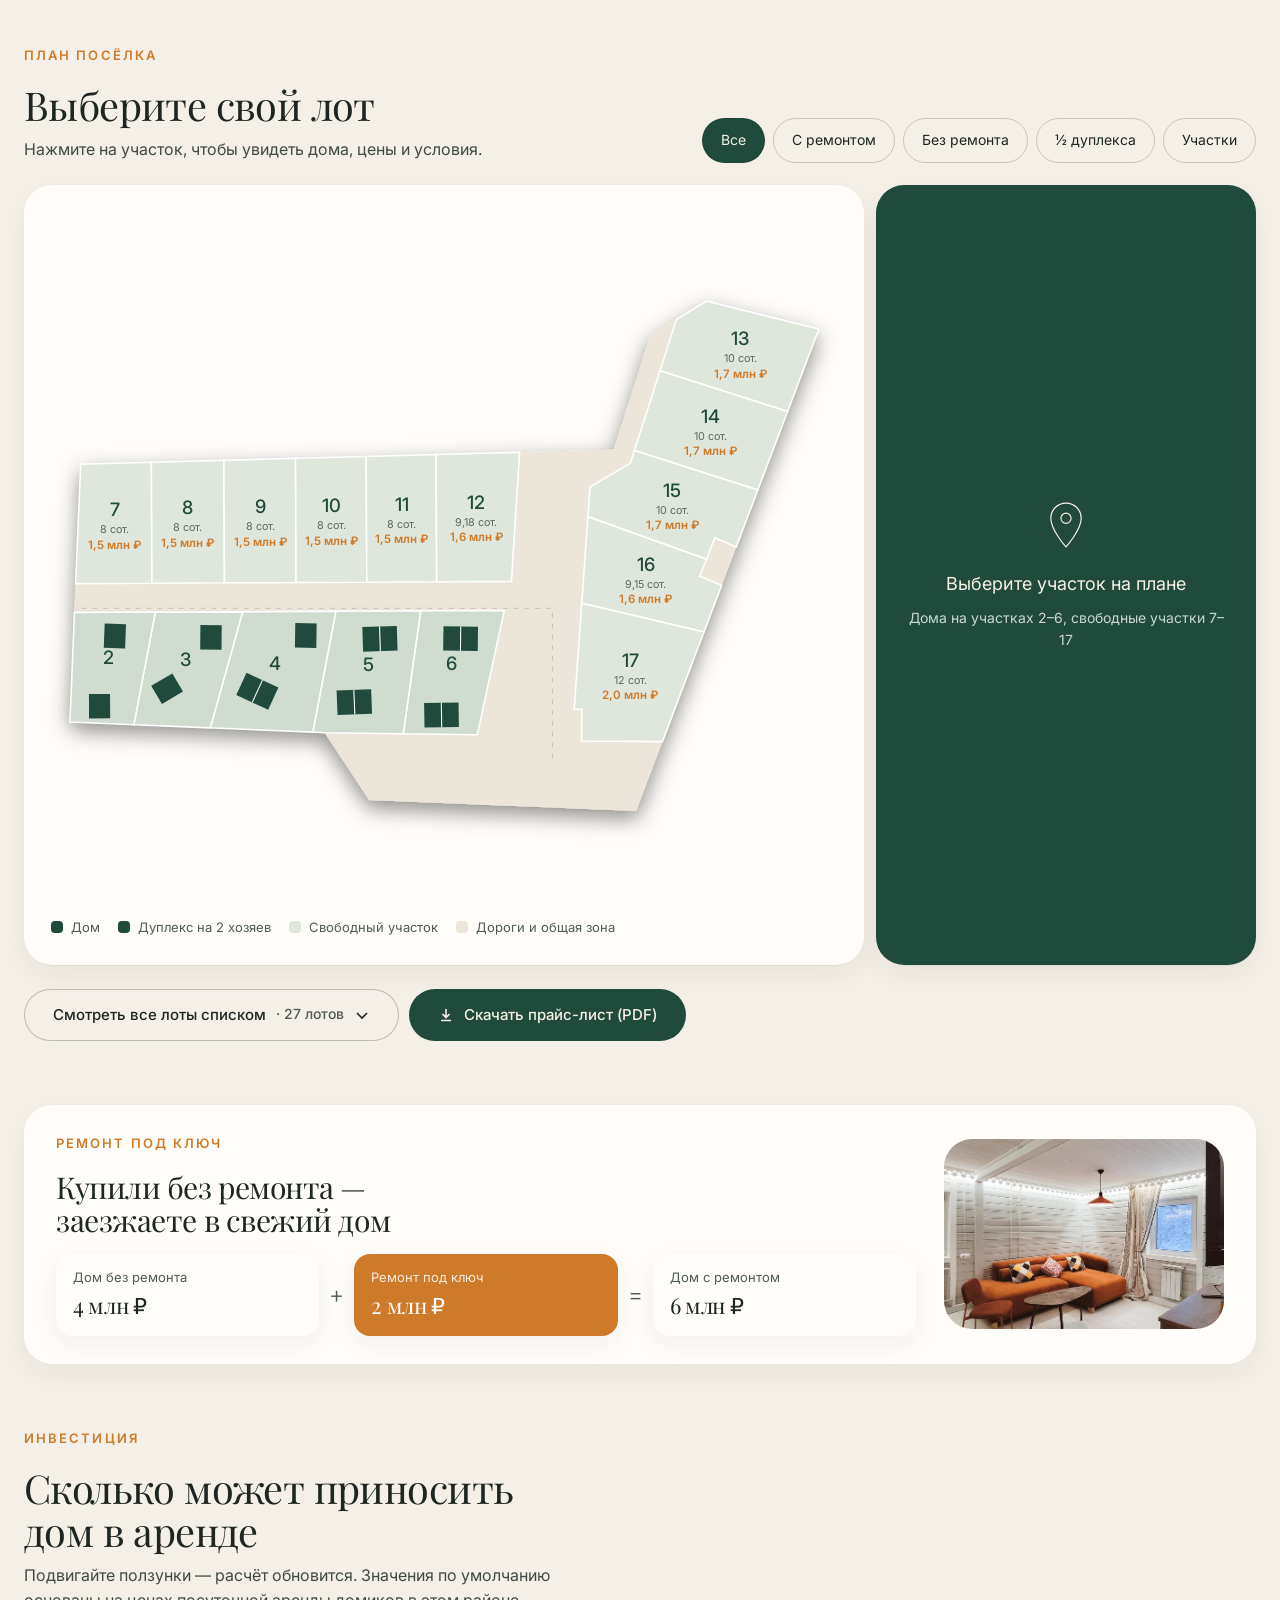
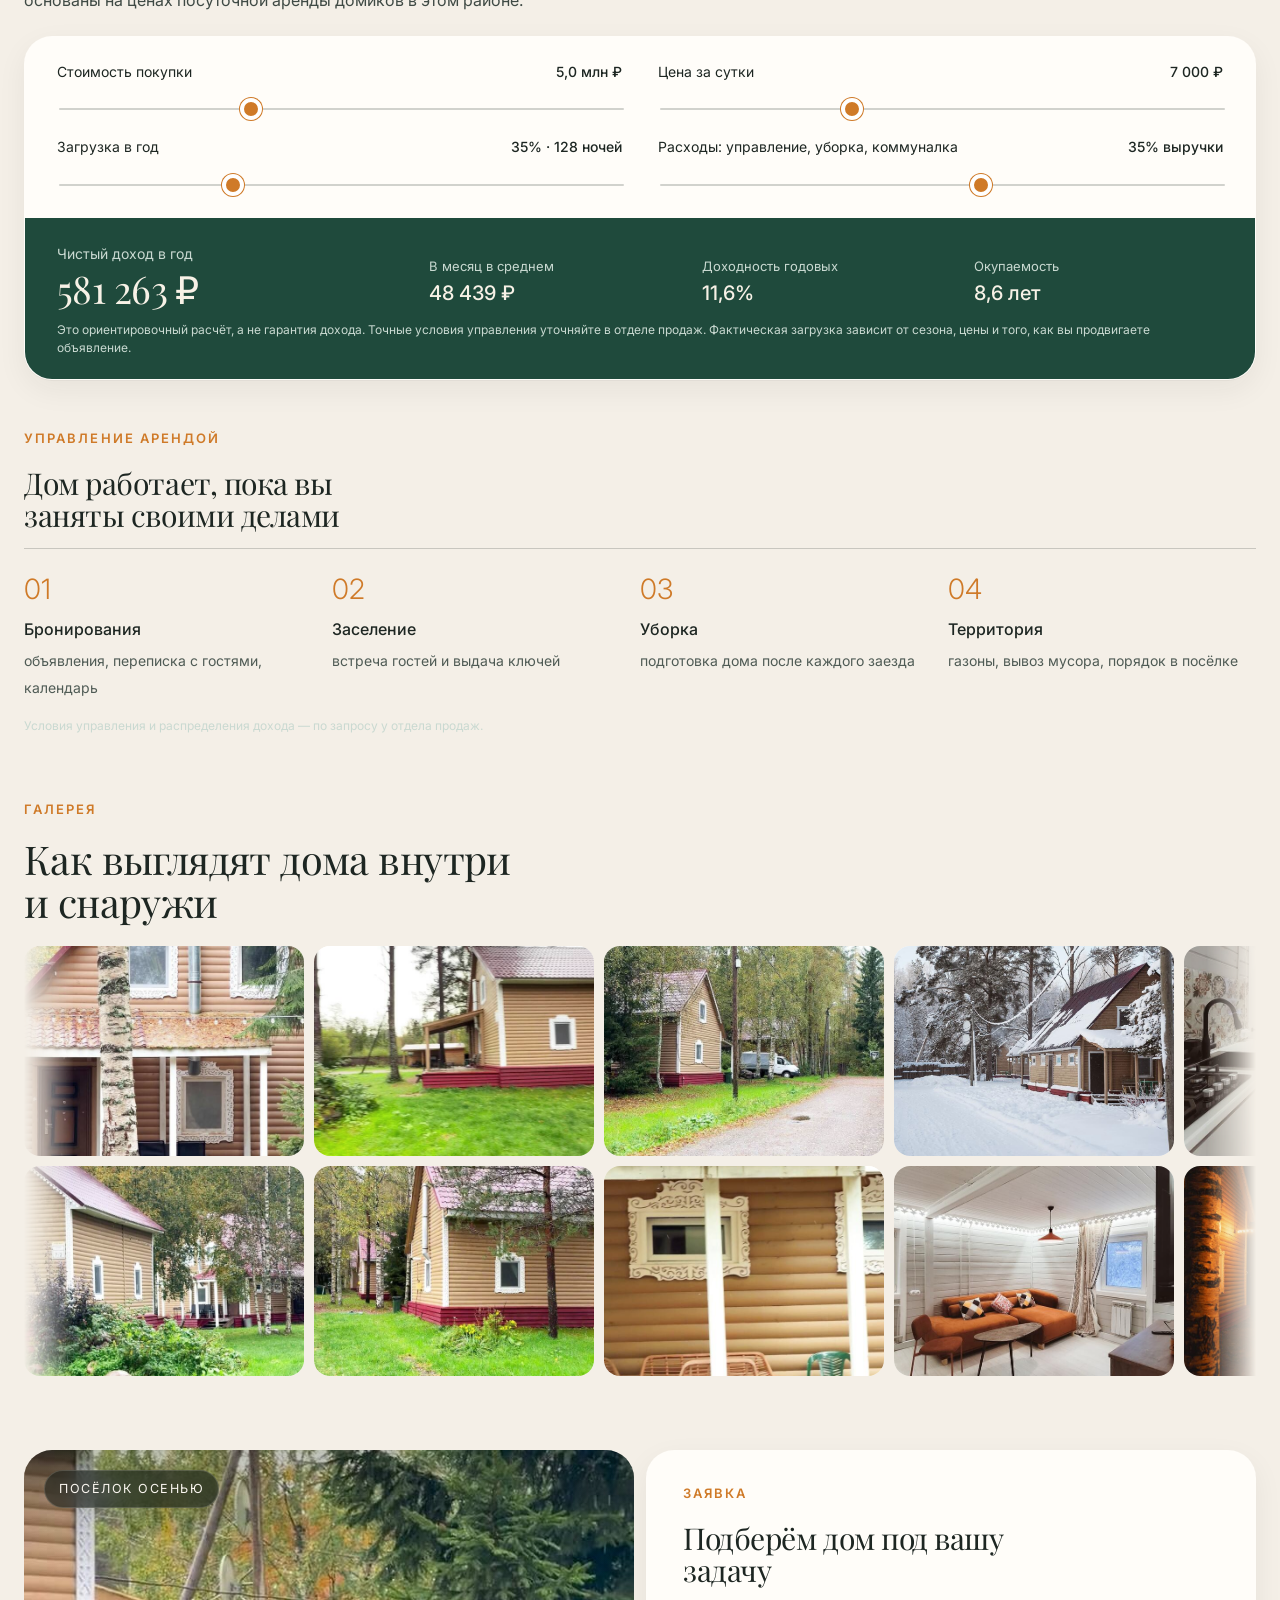
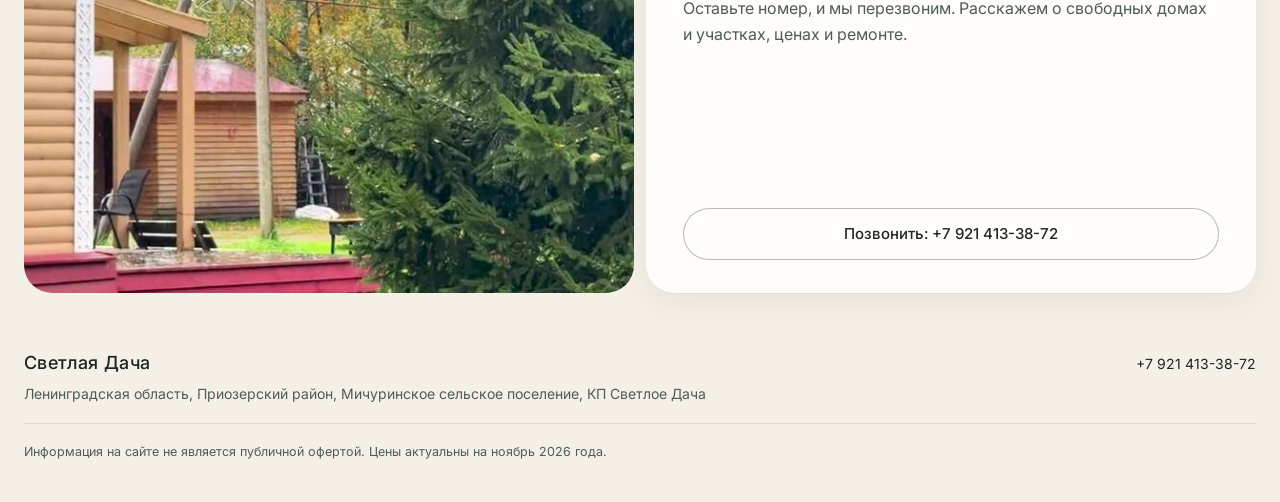
==== commit 7f159365: "Revert "Макет: каждый лот на плане отдельной зоной, половины дуплексов, статусы «бронь/продан»" This" ====
--- a/index.html
+++ b/index.html
@@ -184,8 +184,6 @@
         <span><i class="lg lg--duplex"></i>Дуплекс на&nbsp;2&nbsp;хозяев</span>
         <span><i class="lg lg--land"></i>Свободный участок</span>
         <span><i class="lg lg--common"></i>Дороги и&nbsp;общая зона</span>
-        <span><i class="lg lg--reserved"></i>Бронь</span>
-        <span><i class="lg lg--sold"></i>Продан</span>
       </div>
       <div class="plan__tooltip" id="planTip" hidden></div>
     </div>
--- a/assets/css/theme.css
+++ b/assets/css/theme.css
@@ -431,51 +431,6 @@
 }
 @media (max-width: 860px){ .plan__panel .ph-num,.plan__panel .panel__note{display:none!important} }
 
-/* ---------- отдельные лоты на плане ---------- */
-.p-plot.t-built{cursor:default}
-.p-plot.t-built .shape--outline{fill:none!important;stroke:#fff!important;stroke-width:2.4!important;pointer-events:none}
-.p-plot.t-built:hover .shape--outline{fill:none!important}
-.p-lot{cursor:pointer;outline:none}
-.p-lot .lzone{fill:#cfdccf;stroke:rgba(255,255,255,.9);stroke-width:1;stroke-dasharray:3 3;transition:fill .2s}
-.p-lot.is-renov .lzone{fill:#c3d6c6}
-.p-lot:hover .lzone,.p-lot:focus-visible .lzone{fill:#cf7a2833}
-.p-lot.is-active .lzone{fill:#cf7a2855;stroke:#cf7a28;stroke-width:2.2;stroke-dasharray:none}
-.p-lot .p-house{fill:#1f4a3c!important;stroke:#fff!important;stroke-width:1!important}
-.p-lot.is-active .p-house,.p-lot:hover .p-house{fill:#cf7a28!important}
-.p-lot.is-dim{opacity:.25}
-/* статусы */
-.p-lot.st-reserved .lzone,.p-plot.st-reserved .shape{fill:#f2d7a6!important}
-.p-lot.st-sold .lzone,.p-plot.st-sold .shape{fill:#e3e0da!important}
-.p-lot.st-sold .p-house{fill:#9aa39f!important}
-.p-plot.st-sold .p-price{fill:#9aa39f!important;text-decoration:line-through}
-.p-sold{font:600 14px var(--font);fill:#fff;text-anchor:middle;pointer-events:none}
-.plan__legend .lg--reserved{background:#f2d7a6!important}
-.plan__legend .lg--sold{background:#e3e0da!important;border:1px solid #c9c4bb}
-
-/* карточка одного лота */
-.lotcard__sub{font-size:13.5px;color:#c9d9d1;margin-top:4px}
-.lotcard__price{font-size:30px;font-weight:300;margin-top:14px;letter-spacing:-.01em}
-.lotcard__price s{opacity:.6}
-.lotcard__alt{font-size:13px;color:#f2c14e;margin-top:2px}
-.lotcard__facts{margin:16px 0 0;display:grid;gap:8px}
-.lotcard__facts div{display:flex;justify-content:space-between;gap:12px;padding:10px 0;border-top:1px solid rgba(255,255,255,.12)}
-.lotcard__facts dt{color:#c9d9d1;font-size:13.5px}
-.lotcard__facts dd{margin:0;text-align:right;font-size:14px}
-.lotcard__note{font-size:12px!important;color:#c9d9d1!important;margin-top:6px}
-.lotcard__nb-h{margin-top:16px;font-size:12px;letter-spacing:.12em;text-transform:uppercase;color:#c9d9d1}
-.lotcard__nb{display:grid;gap:6px;margin-top:8px}
-.lotcard__nb button{display:flex;justify-content:space-between;gap:10px;padding:10px 12px;border-radius:12px;border:0;background:#285a4a;color:#f7f1e6;font-size:13.5px;text-align:left}
-.lotcard__nb button.st-sold{opacity:.55}
-.st-badge--free{color:#c9e8d4!important;border-color:rgba(201,232,212,.5)!important}
-.st-badge--reserved{color:#f2c14e!important;border-color:#f2c14e!important}
-.st-badge--sold{color:#e3e0da!important;border-color:#e3e0da!important}
-.panel__actions .btn[disabled]{opacity:.45;pointer-events:none}
-@media (max-width: 860px){
-  .lotcard__price{font-size:24px;margin-top:10px}
-  .plan__panel .panel__note.lotcard__note{display:block!important}
-  .panel__title .st-badge{display:inline-flex!important}
-}
-
 /* ---------- проект благоустройства ---------- */
 .proekt__viewer{display:grid;grid-template-columns:1fr 300px;gap:12px;height:clamp(420px,46vw,600px)}
 .proekt__main{margin:0;position:relative}
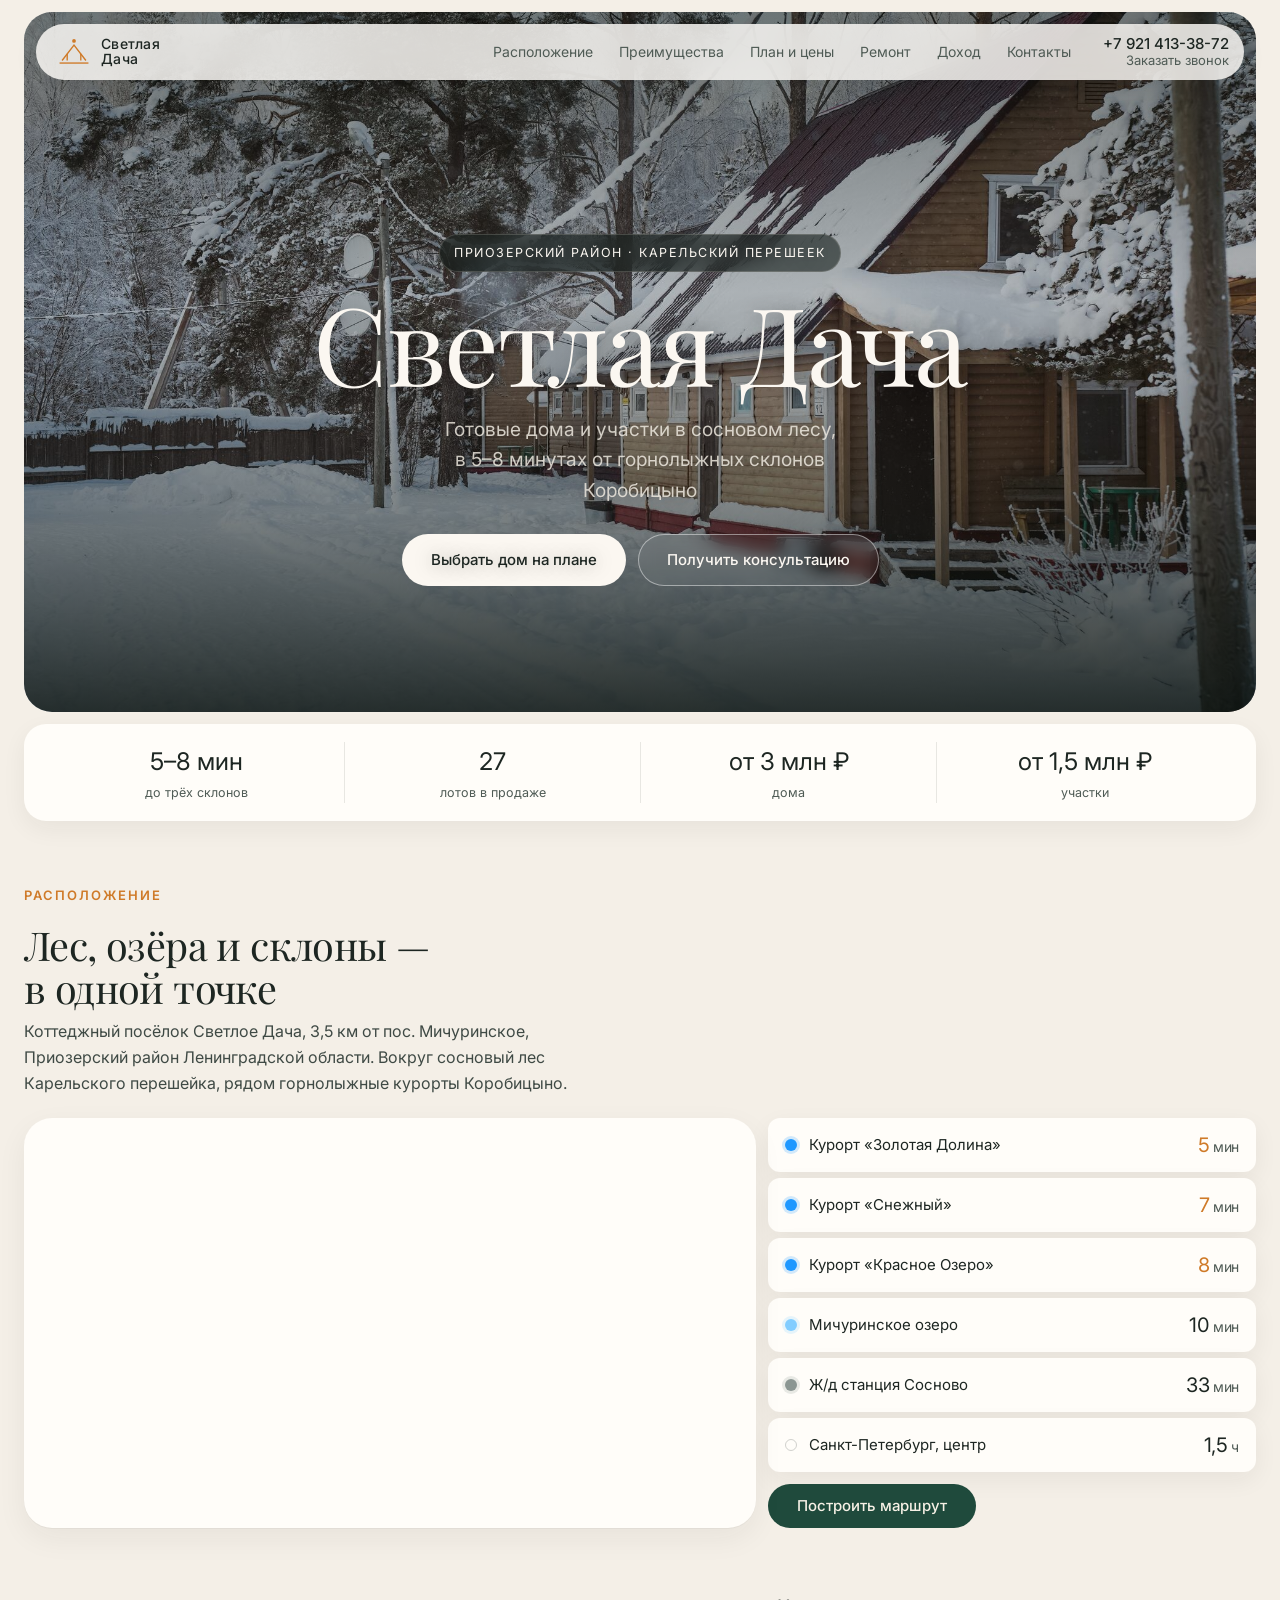
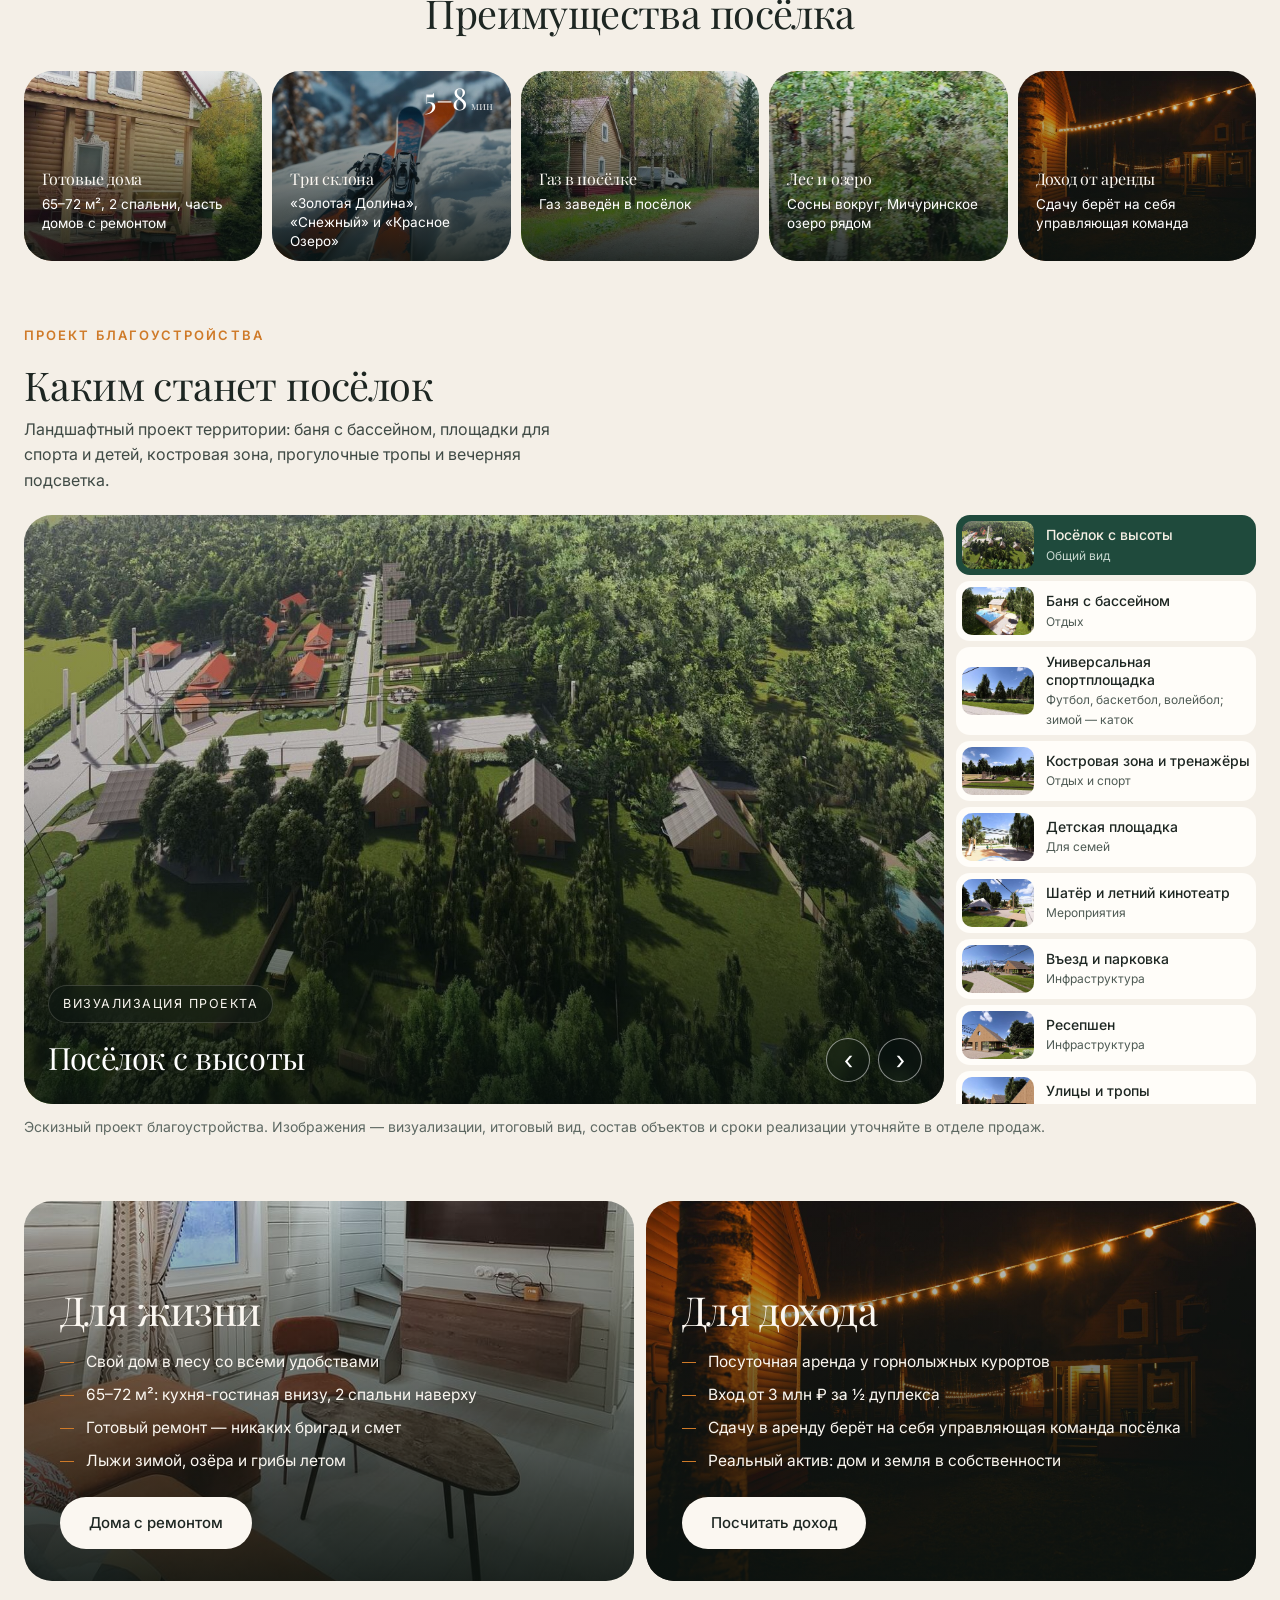
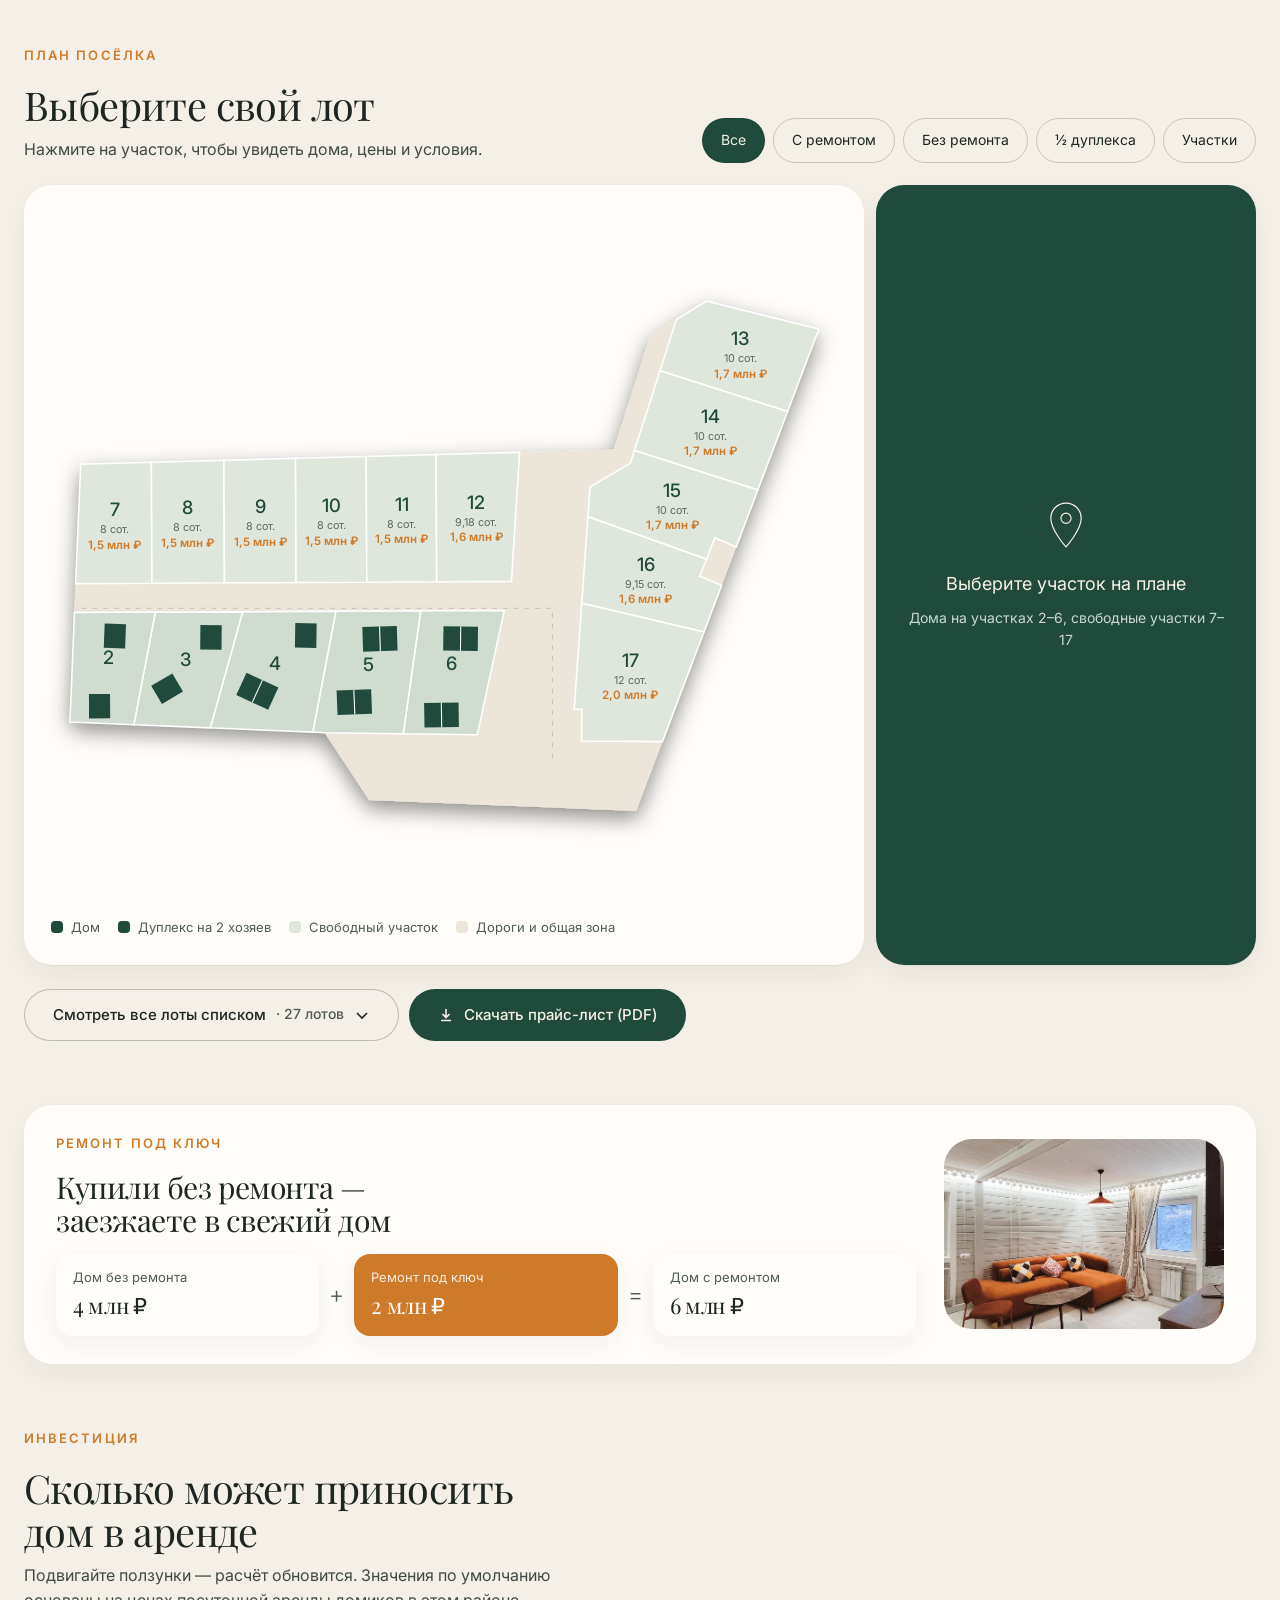
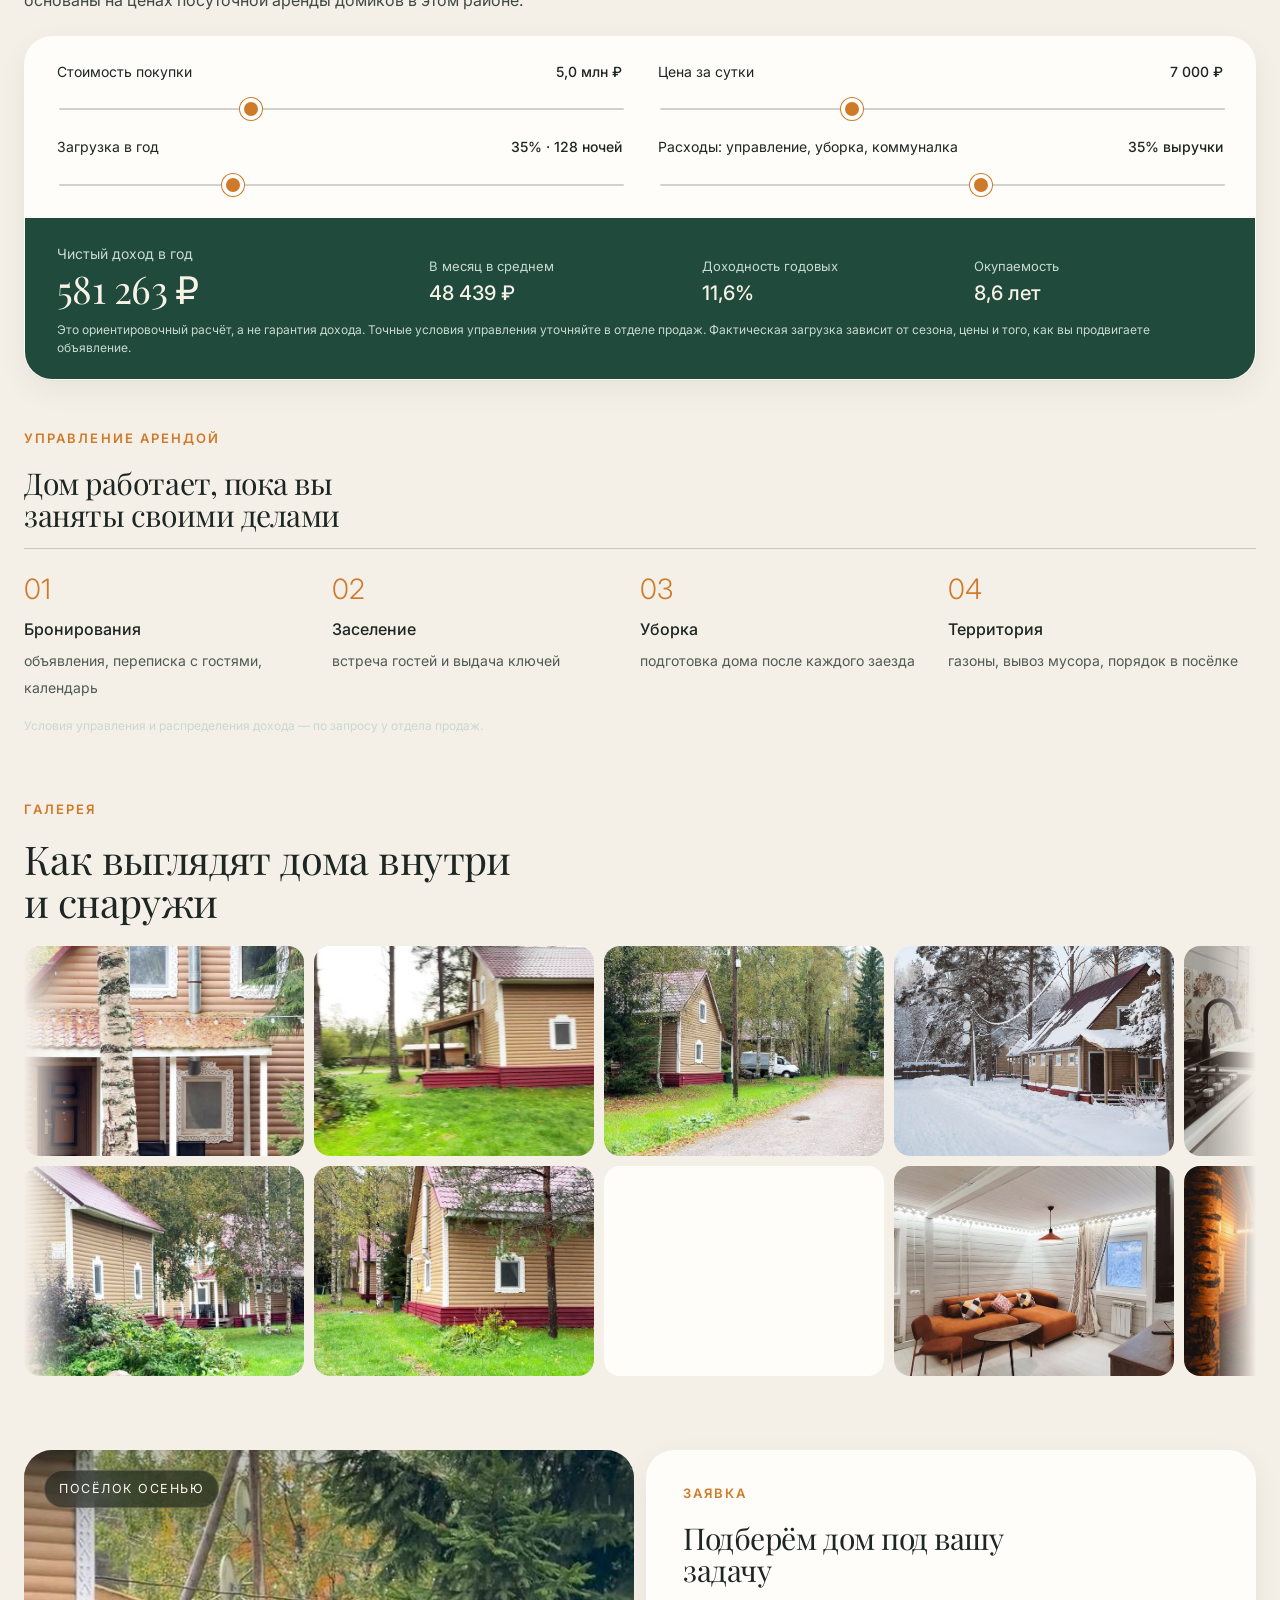
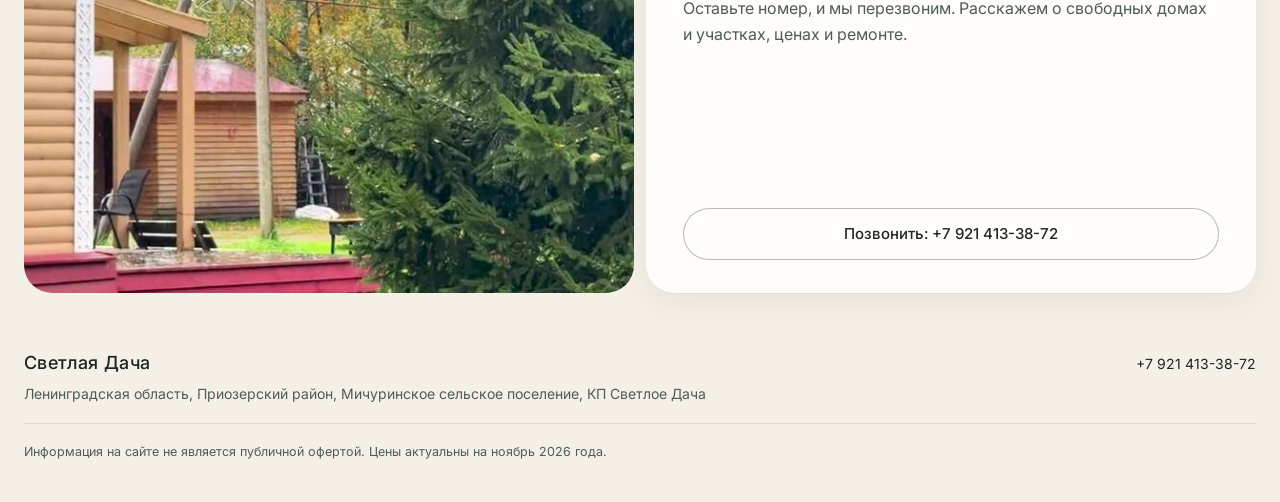
==== commit 14691f64: "Версия файлов после отката разделения лотов Co-Authored-By: Claude Opus 5.5 <noreply@anthropic.com> " ====
--- a/index.html
+++ b/index.html
@@ -11,8 +11,8 @@
   <link rel="preconnect" href="https://fonts.googleapis.com">
   <link rel="preconnect" href="https://fonts.gstatic.com" crossorigin>
   <link href="https://fonts.googleapis.com/css2?family=Playfair+Display:wght@400;500&family=Inter:wght@400;500;600&display=swap" rel="stylesheet">
-  <link rel="stylesheet" href="assets/css/style.css?v=202611130918">
-  <link rel="stylesheet" href="assets/css/theme.css?v=202611130918">
+  <link rel="stylesheet" href="assets/css/style.css?v=202611130921">
+  <link rel="stylesheet" href="assets/css/theme.css?v=202611130921">
 </head>
 <body>
 
@@ -358,8 +358,8 @@
 
 <div class="lightbox" id="lightbox" hidden><img alt=""><button aria-label="Закрыть">×</button></div>
 
-<script src="assets/js/plan-geo.js?v=202611130918"></script>
-<script src="assets/js/data.js?v=202611130918"></script>
-<script src="assets/js/app.js?v=202611130918"></script>
+<script src="assets/js/plan-geo.js?v=202611130921"></script>
+<script src="assets/js/data.js?v=202611130921"></script>
+<script src="assets/js/app.js?v=202611130921"></script>
 </body>
 </html>
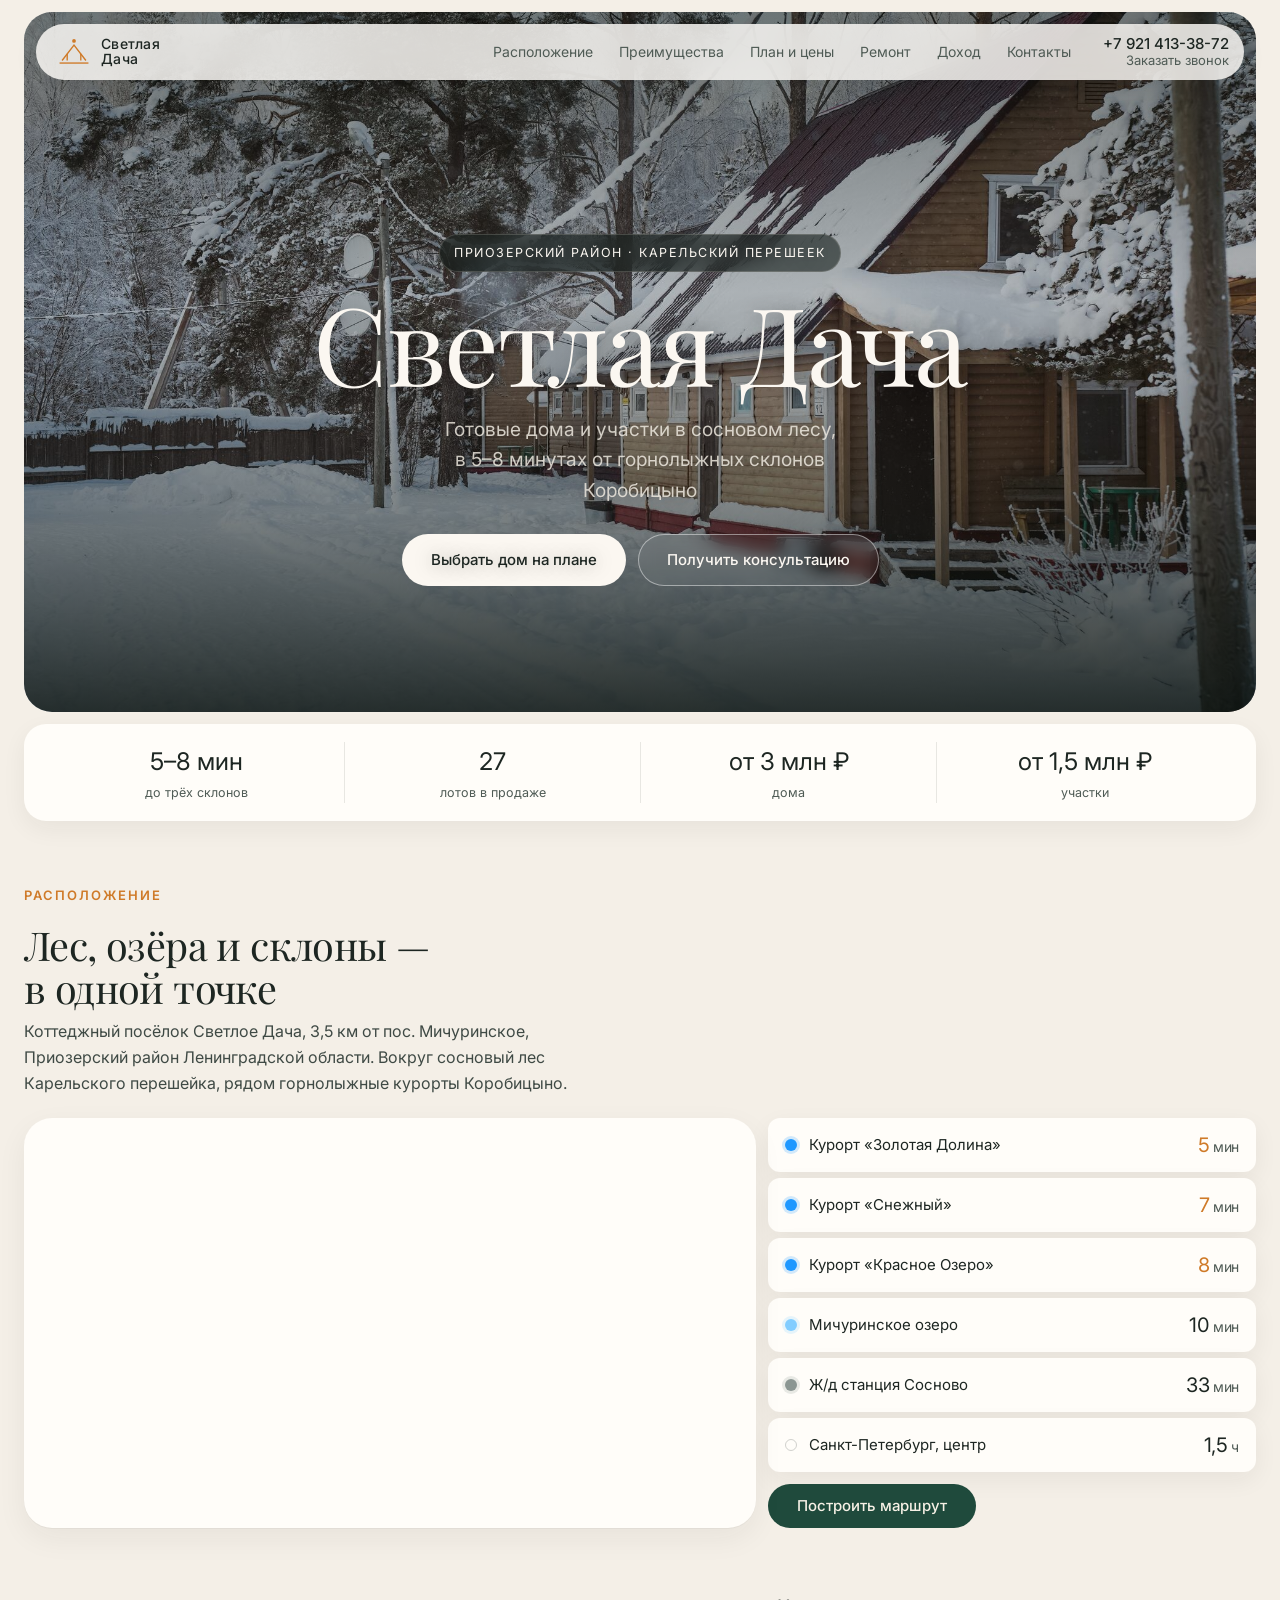
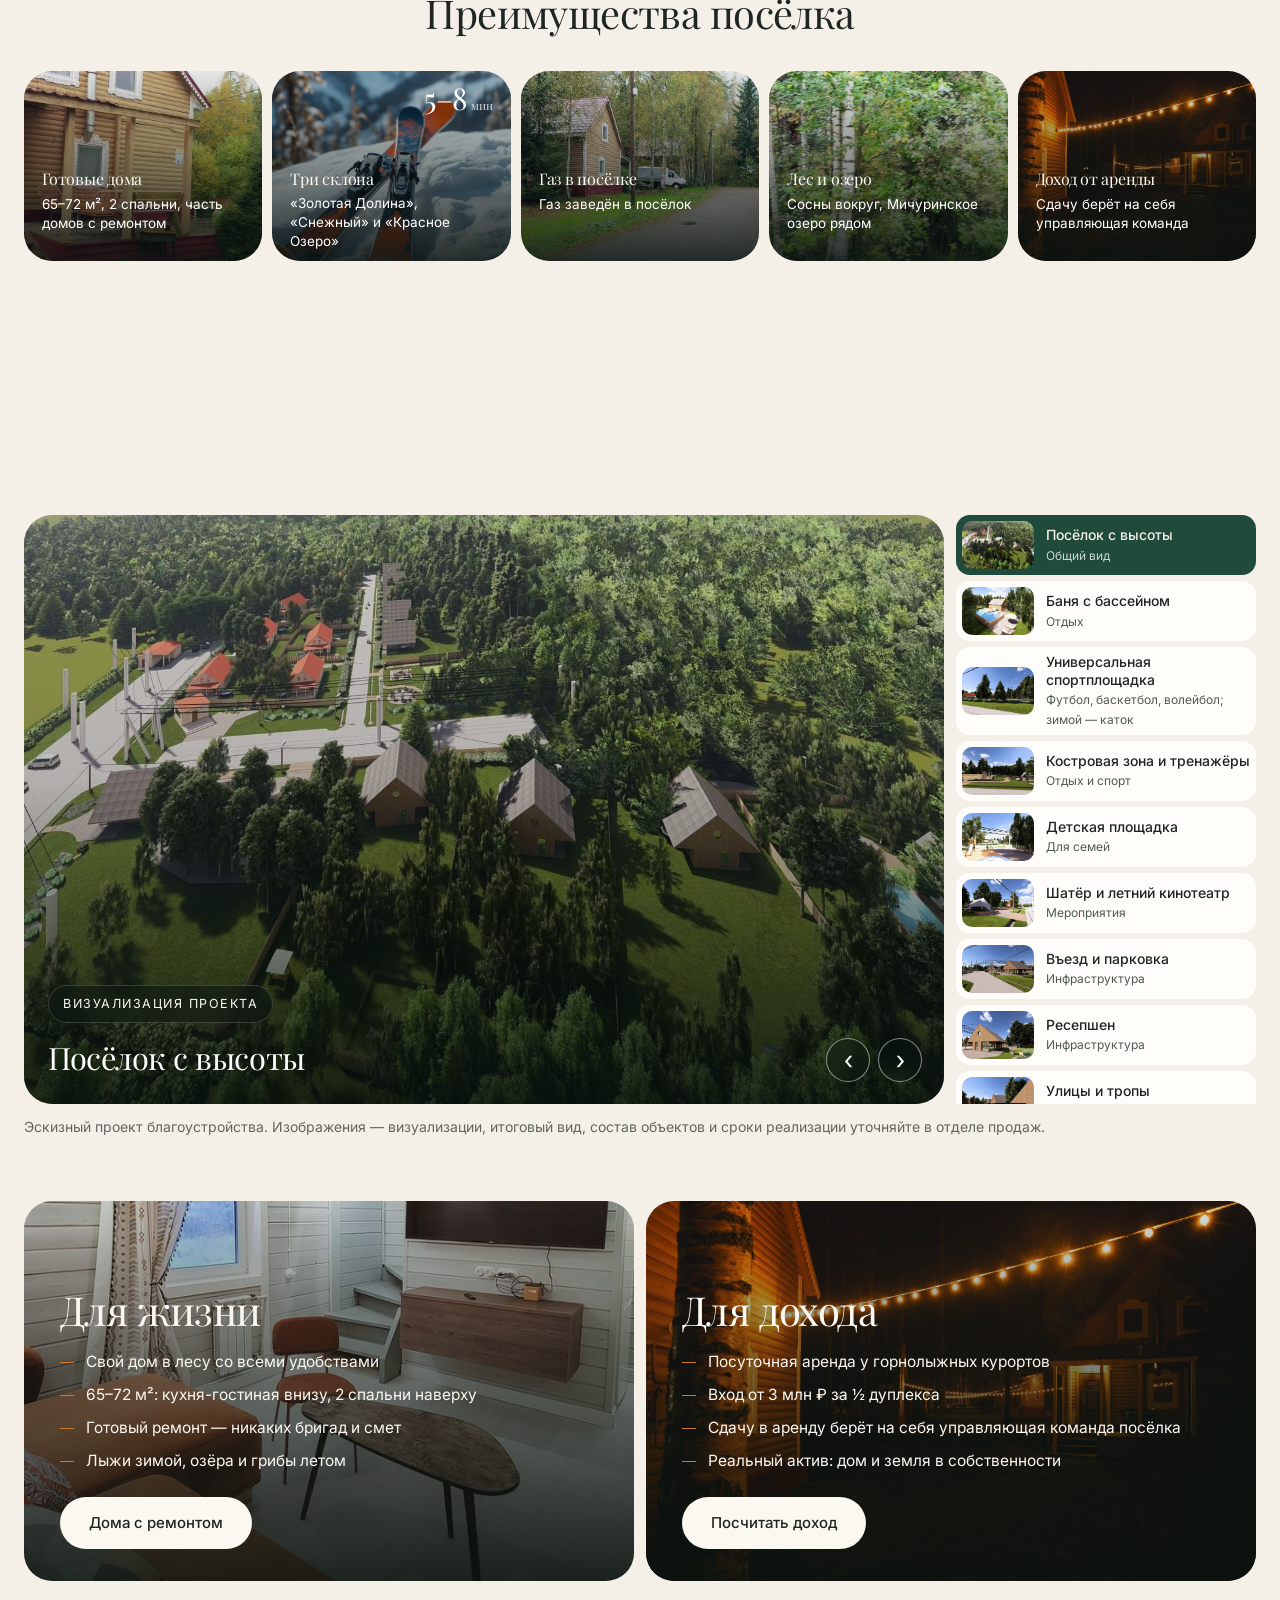
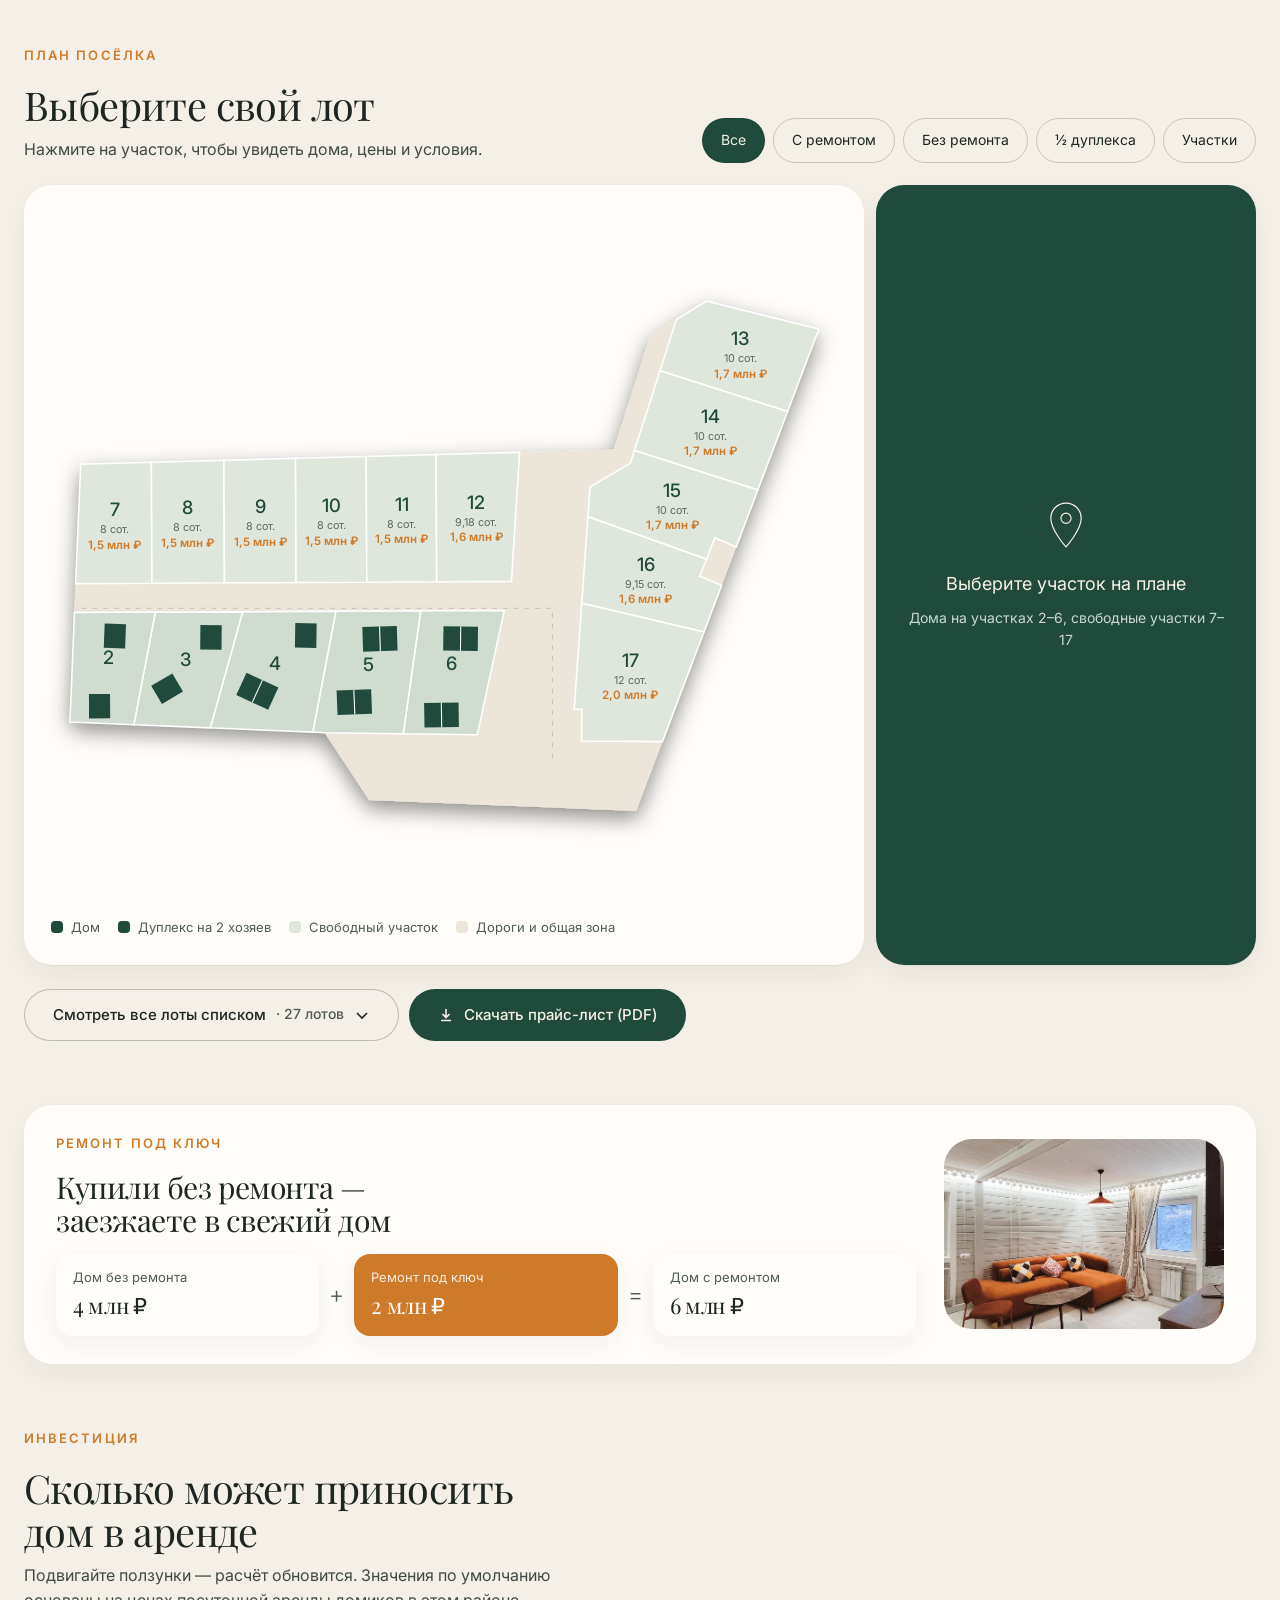
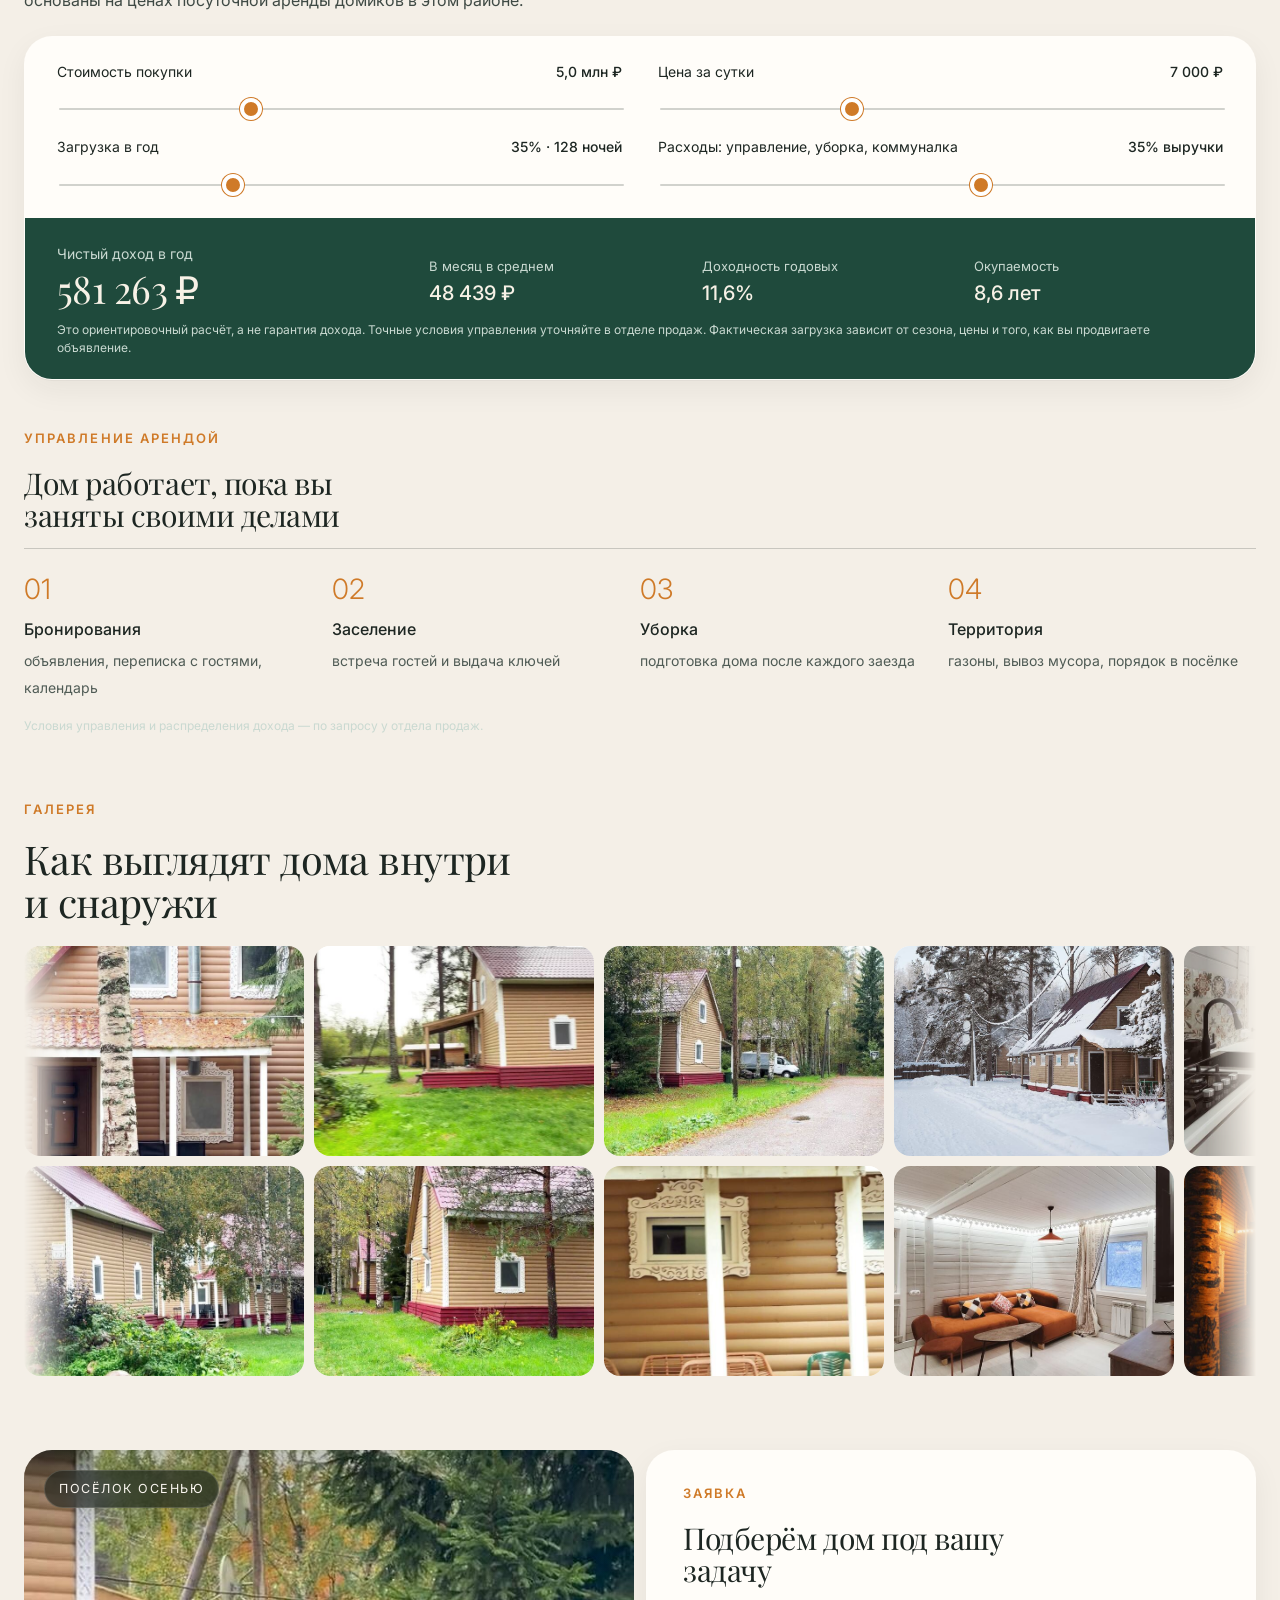
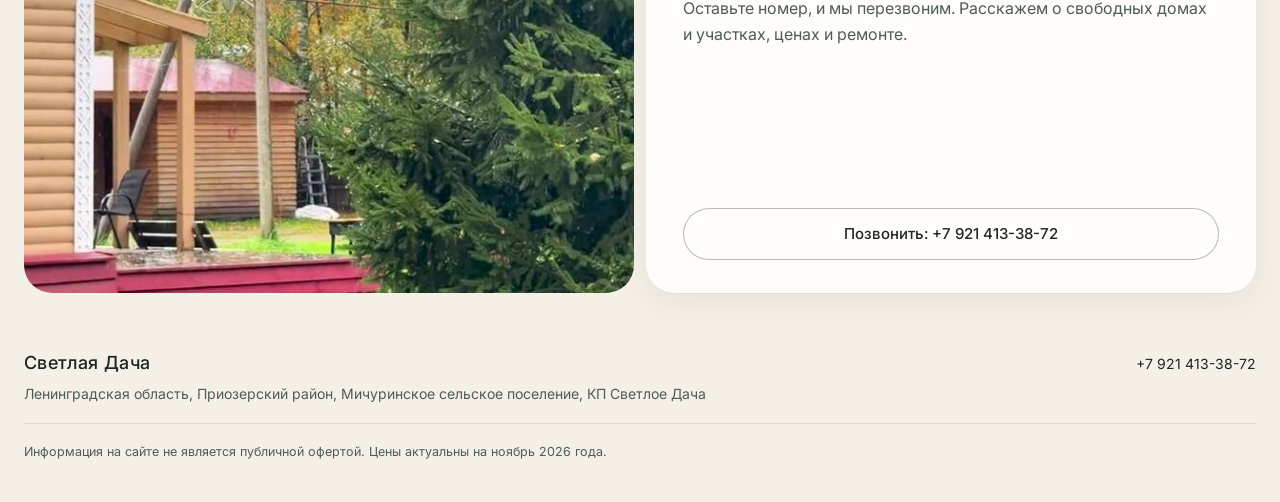
==== commit fdf9816c: "Рендеры на телефоне: стрелки «листать», лента миниатюр следует за выбранной Co-Authored-By: Claude O" ====
--- a/index.html
+++ b/index.html
@@ -11,8 +11,8 @@
   <link rel="preconnect" href="https://fonts.googleapis.com">
   <link rel="preconnect" href="https://fonts.gstatic.com" crossorigin>
   <link href="https://fonts.googleapis.com/css2?family=Playfair+Display:wght@400;500&family=Inter:wght@400;500;600&display=swap" rel="stylesheet">
-  <link rel="stylesheet" href="assets/css/style.css?v=202611130921">
-  <link rel="stylesheet" href="assets/css/theme.css?v=202611130921">
+  <link rel="stylesheet" href="assets/css/style.css?v=202611130925">
+  <link rel="stylesheet" href="assets/css/theme.css?v=202611130925">
 </head>
 <body>
 
@@ -358,8 +358,8 @@
 
 <div class="lightbox" id="lightbox" hidden><img alt=""><button aria-label="Закрыть">×</button></div>
 
-<script src="assets/js/plan-geo.js?v=202611130921"></script>
-<script src="assets/js/data.js?v=202611130921"></script>
-<script src="assets/js/app.js?v=202611130921"></script>
+<script src="assets/js/plan-geo.js?v=202611130925"></script>
+<script src="assets/js/data.js?v=202611130925"></script>
+<script src="assets/js/app.js?v=202611130925"></script>
 </body>
 </html>
--- a/assets/css/theme.css
+++ b/assets/css/theme.css
@@ -469,3 +469,11 @@
   font-family:var(--font-head)!important;font-weight:400!important;letter-spacing:-.015em!important}
 .bento__text h3{text-transform:none!important;font-size:18px!important}
 .p-num,.p-sub,.p-price,.p-sold{font-family:var(--font)!important}
+
+/* стрелки «листать» в блоке рендеров на телефоне */
+@media (max-width:860px){
+  .proekt__nav{display:grid!important;place-items:center;width:40px;height:40px;bottom:14px;font-size:24px}
+  .proekt__nav--prev{right:62px}.proekt__nav--next{right:14px}
+  .proekt__main figcaption{right:116px!important}
+  .proekt__main figcaption b{font-size:20px}
+}
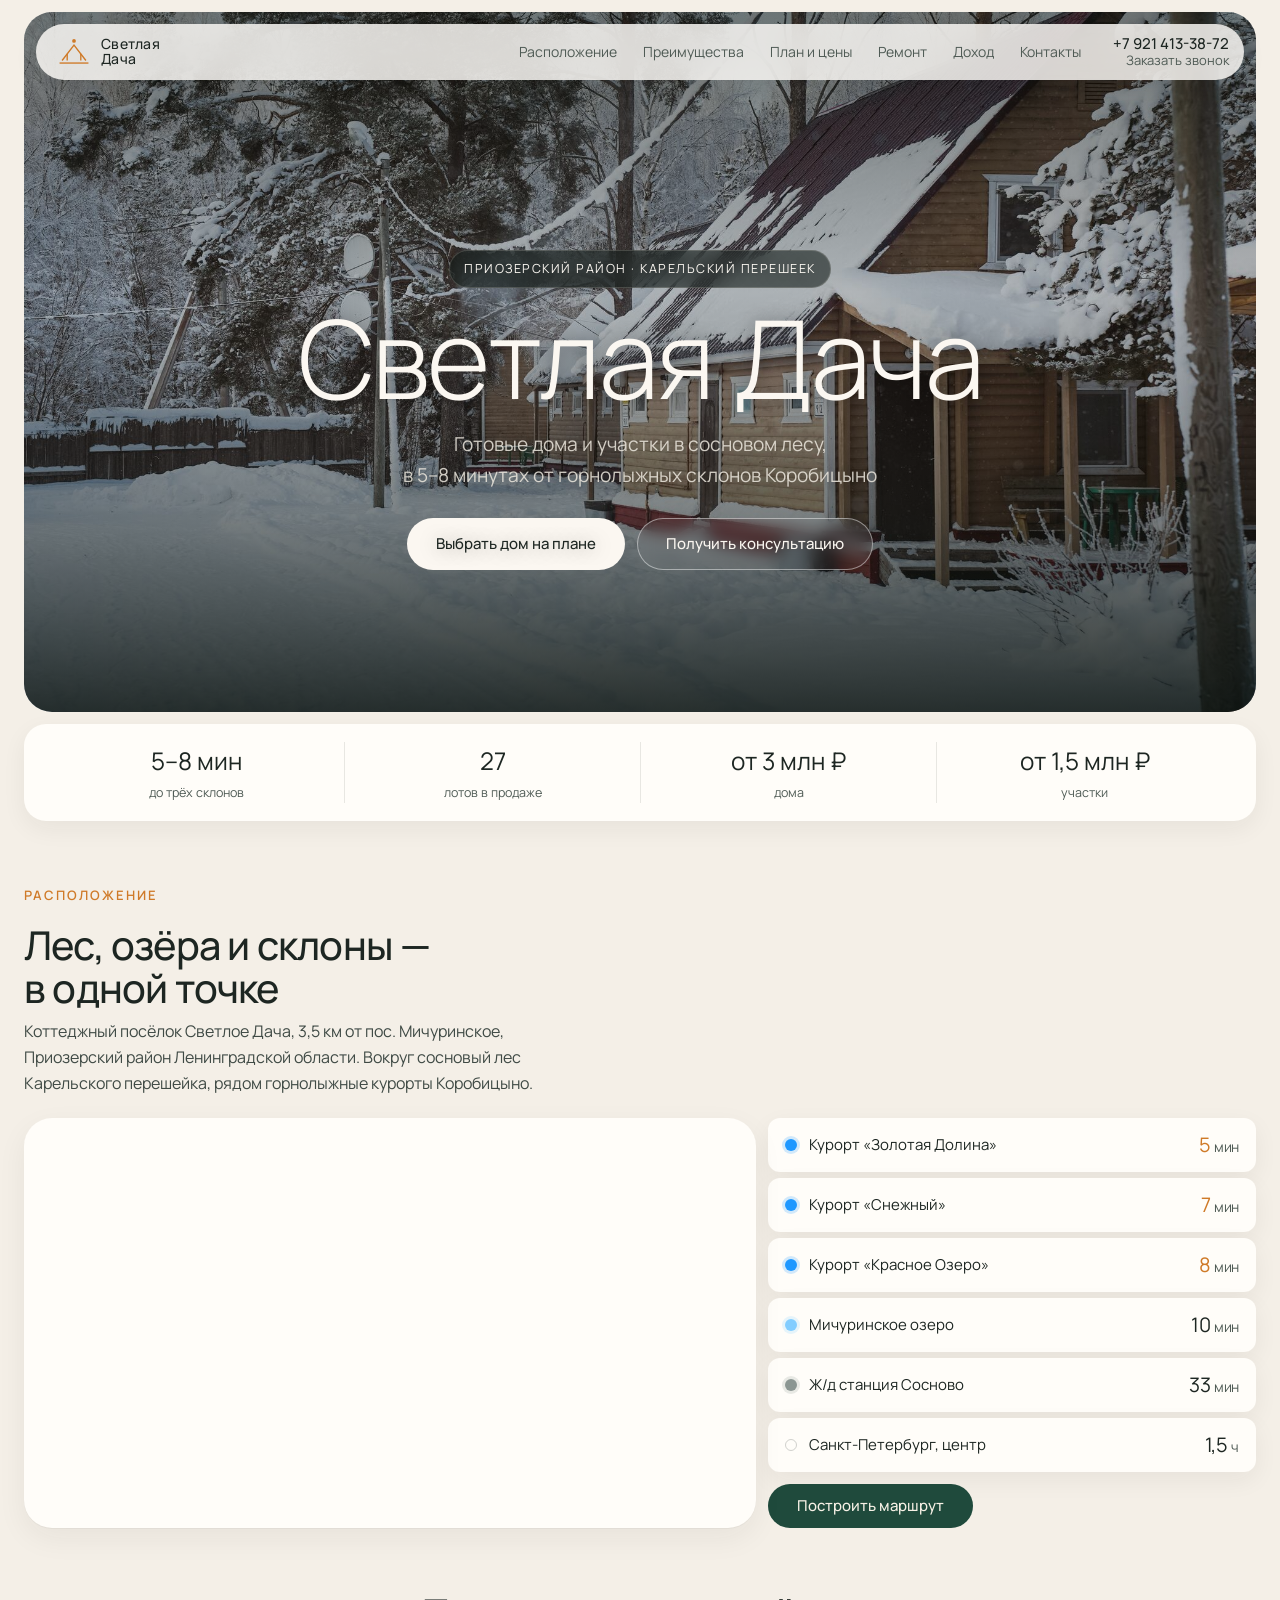
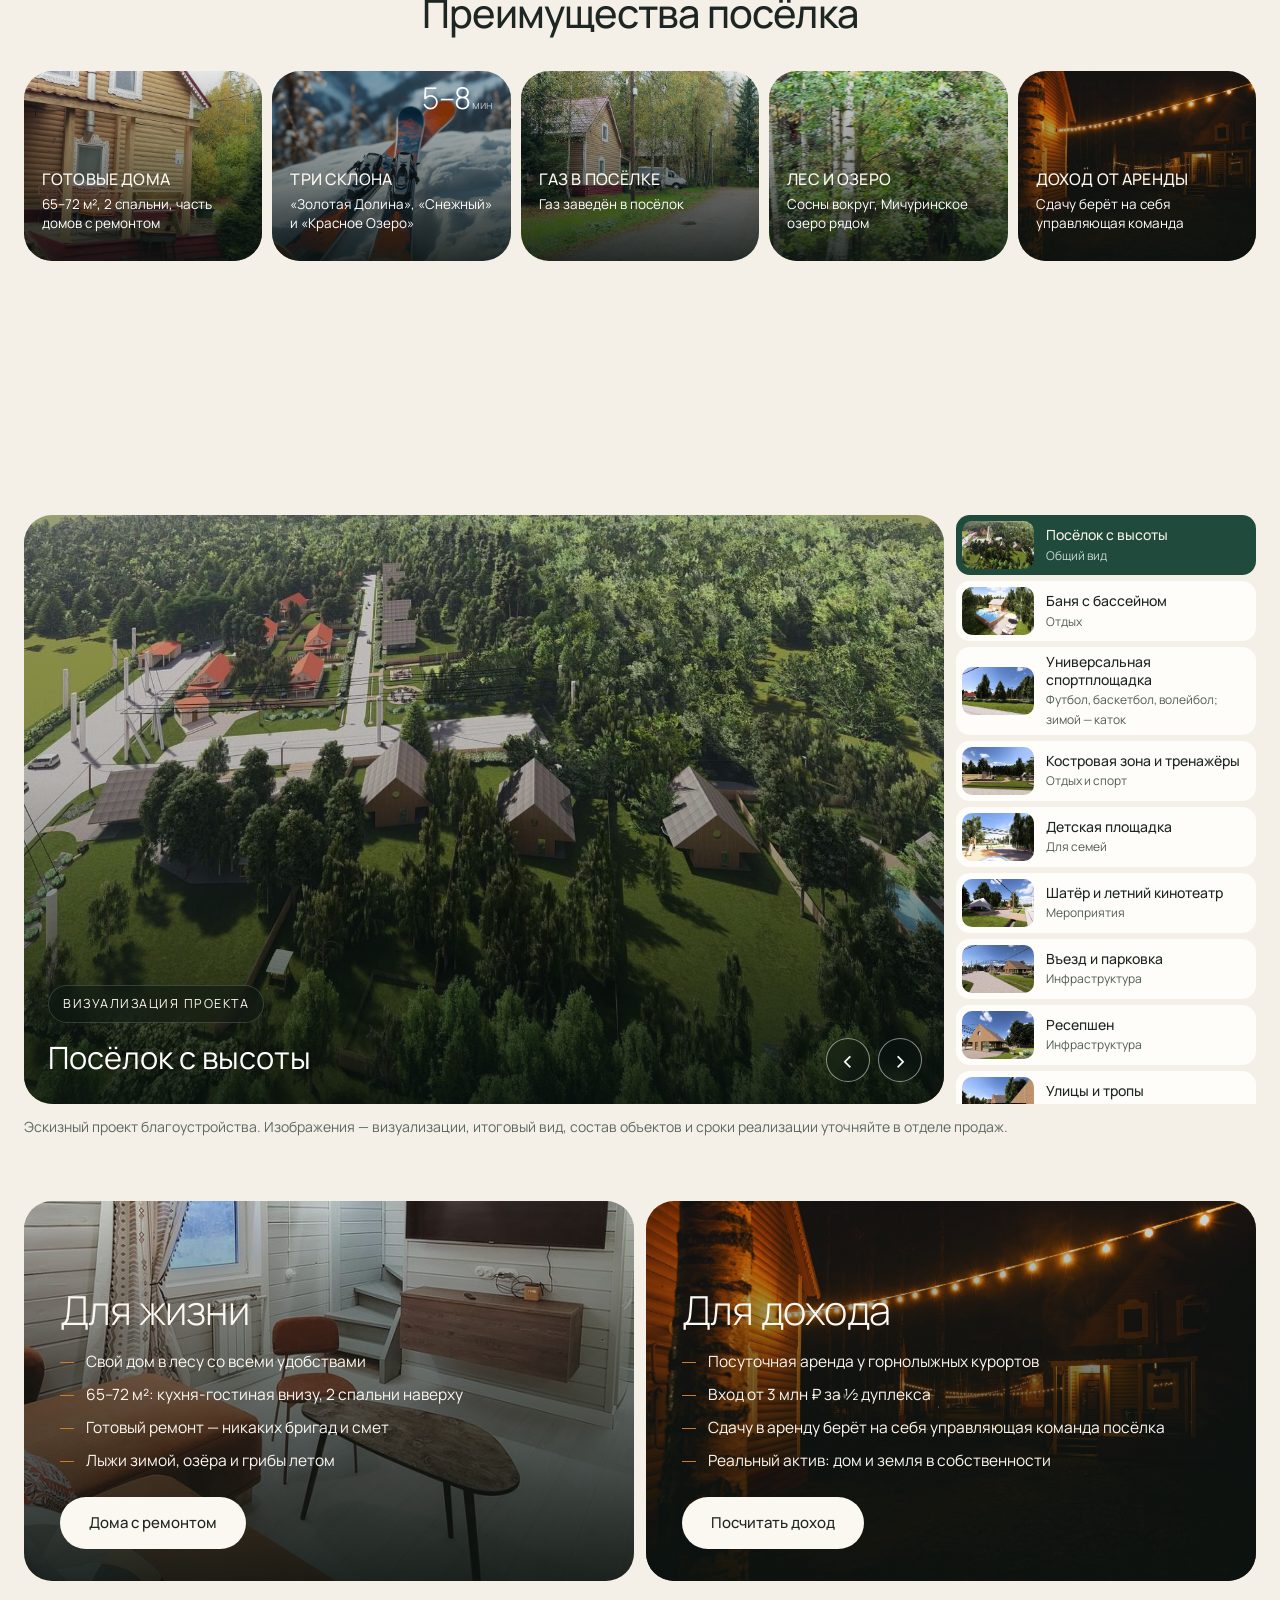
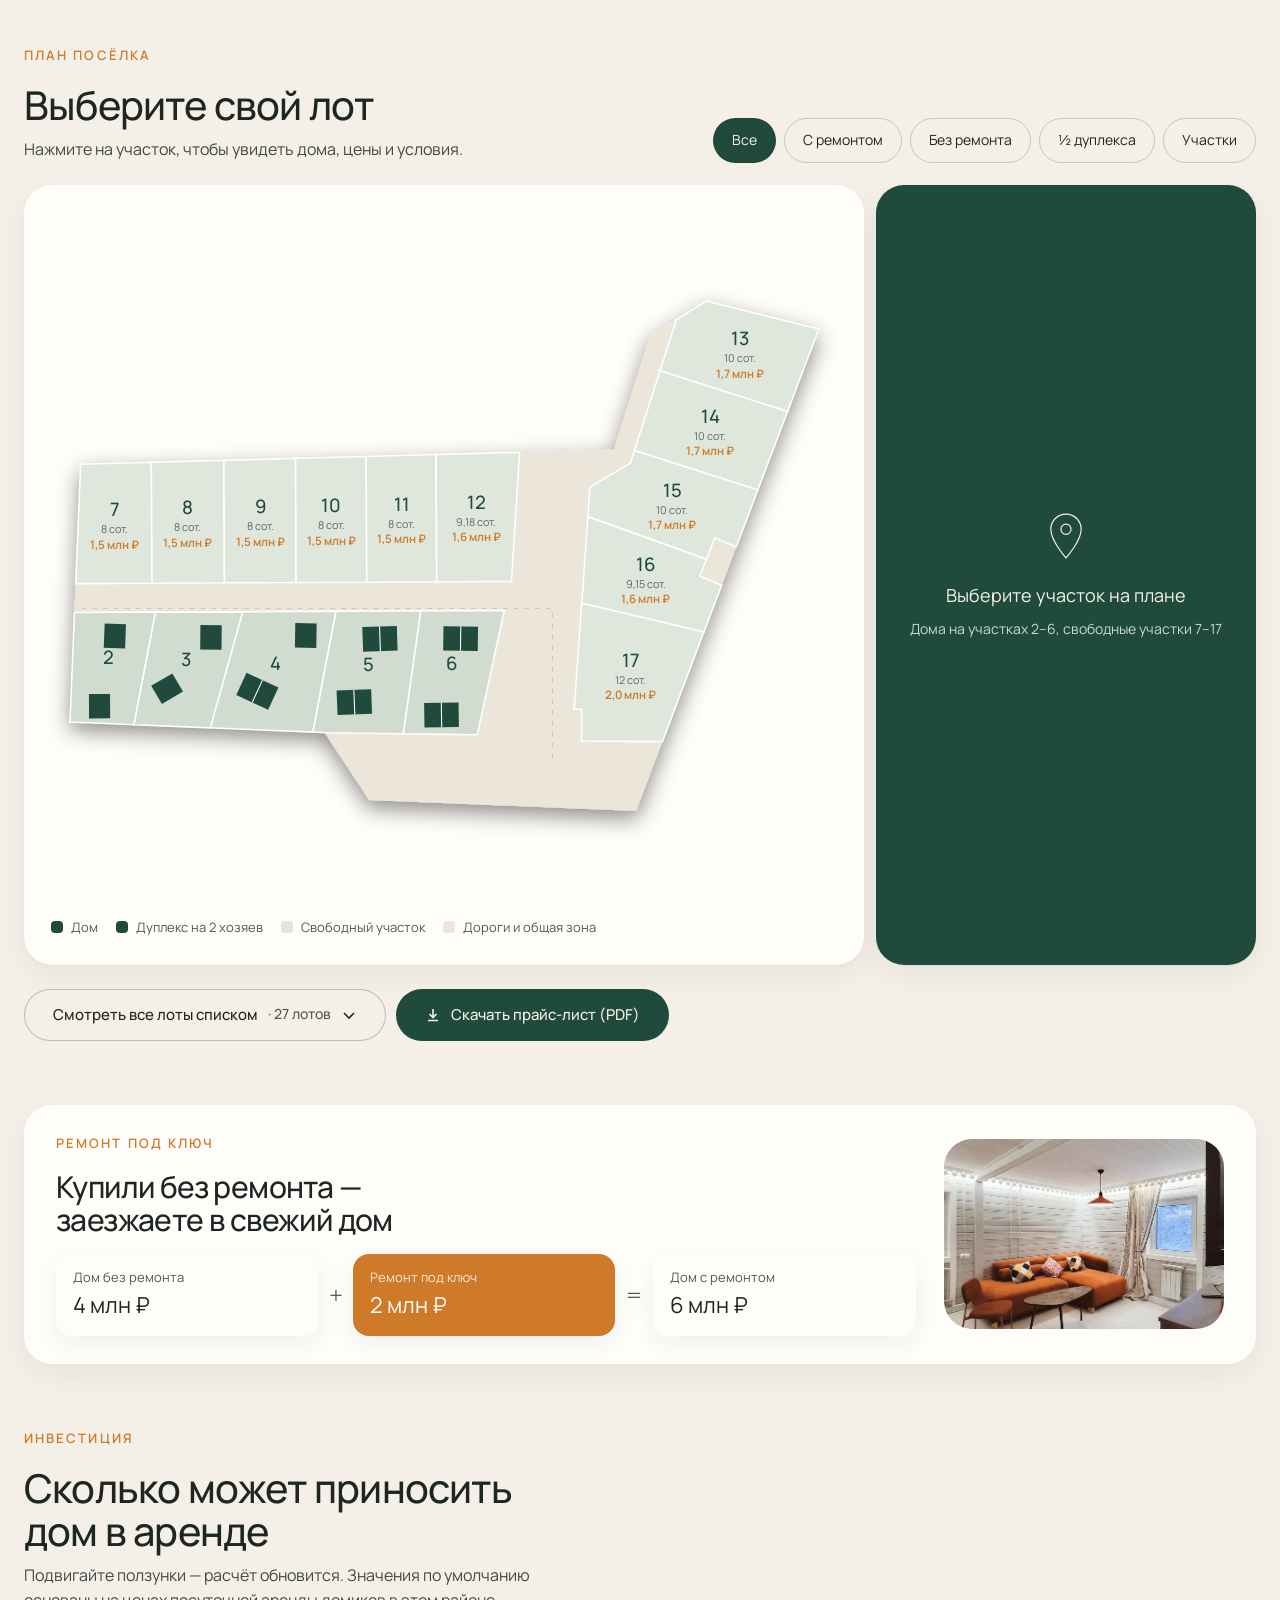
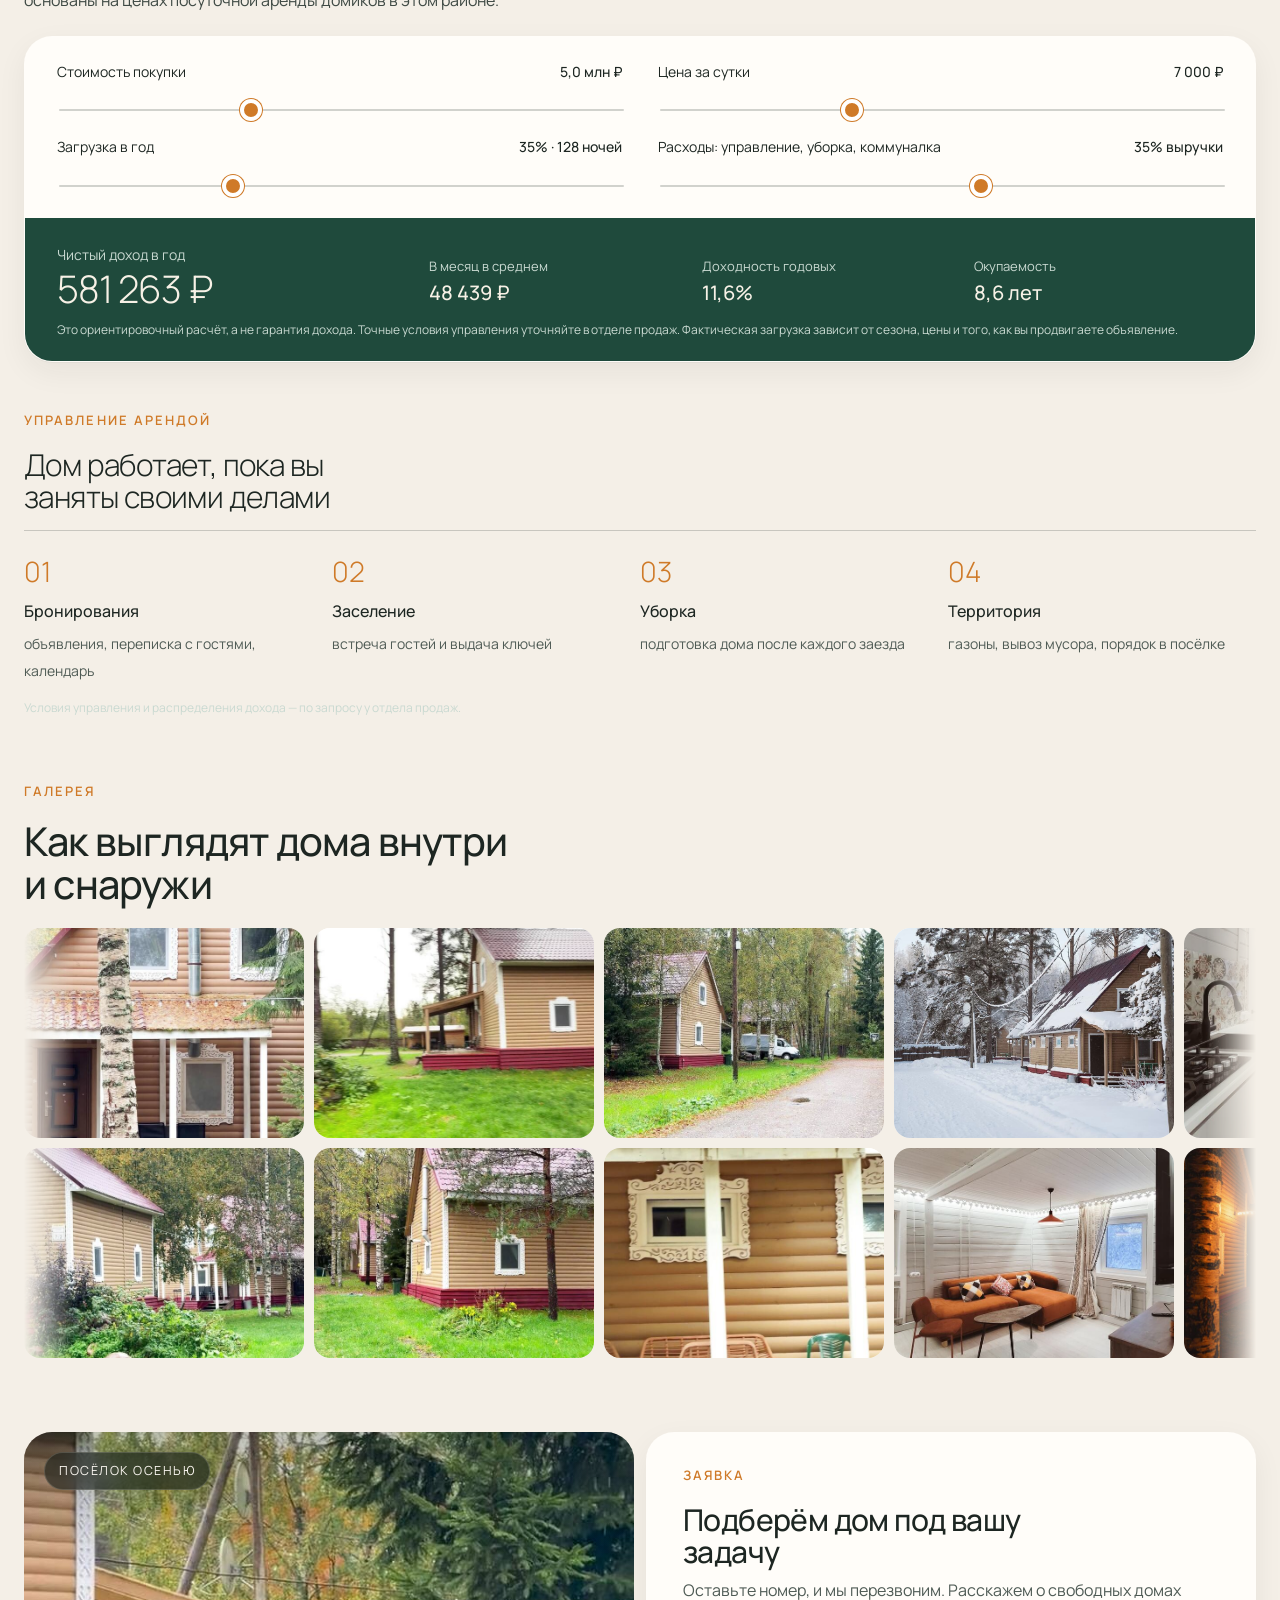
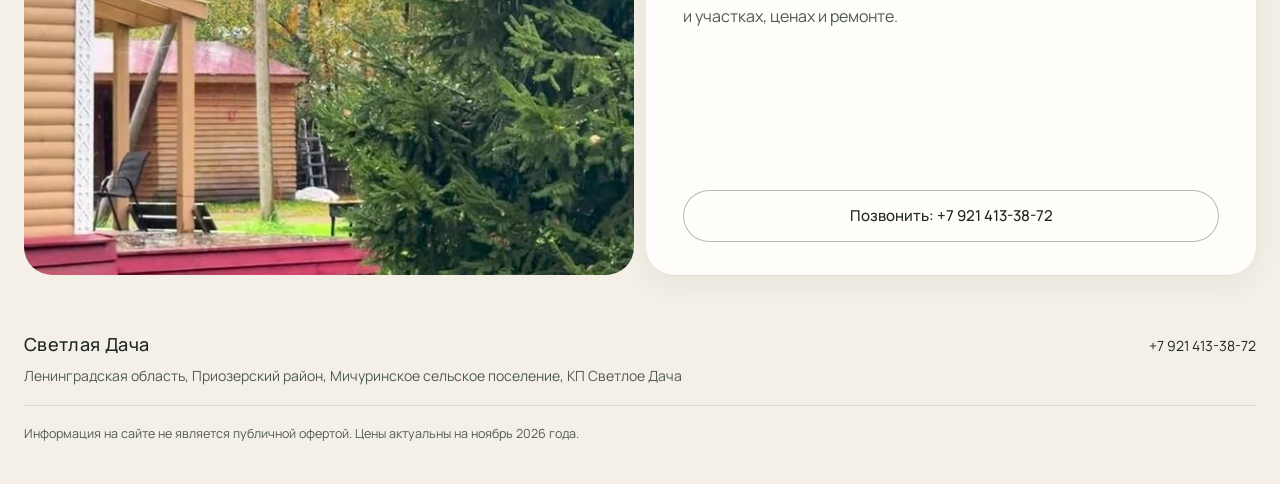
==== commit ceee622f: "Шрифт снова Manrope Co-Authored-By: Claude Opus 5.5 <noreply@anthropic.com> Claude-Session: https://" ====
--- a/index.html
+++ b/index.html
@@ -10,9 +10,9 @@
   <meta property="og:image" content="assets/img/street-winter.jpg">
   <link rel="preconnect" href="https://fonts.googleapis.com">
   <link rel="preconnect" href="https://fonts.gstatic.com" crossorigin>
-  <link href="https://fonts.googleapis.com/css2?family=Playfair+Display:wght@400;500&family=Inter:wght@400;500;600&display=swap" rel="stylesheet">
-  <link rel="stylesheet" href="assets/css/style.css?v=202611130925">
-  <link rel="stylesheet" href="assets/css/theme.css?v=202611130925">
+  <link href="https://fonts.googleapis.com/css2?family=Manrope:wght@300;400;500;600&display=swap" rel="stylesheet">
+  <link rel="stylesheet" href="assets/css/style.css?v=202611130943">
+  <link rel="stylesheet" href="assets/css/theme.css?v=202611130943">
 </head>
 <body>
 
@@ -358,8 +358,8 @@
 
 <div class="lightbox" id="lightbox" hidden><img alt=""><button aria-label="Закрыть">×</button></div>
 
-<script src="assets/js/plan-geo.js?v=202611130925"></script>
-<script src="assets/js/data.js?v=202611130925"></script>
-<script src="assets/js/app.js?v=202611130925"></script>
+<script src="assets/js/plan-geo.js?v=202611130943"></script>
+<script src="assets/js/data.js?v=202611130943"></script>
+<script src="assets/js/app.js?v=202611130943"></script>
 </body>
 </html>
--- a/assets/css/theme.css
+++ b/assets/css/theme.css
@@ -462,13 +462,6 @@
   .proekt__list b{font-size:12.5px}
 }
 
-/* ---------- шрифты: Playfair Display (заголовки) + Inter (текст) ---------- */
-:root{--font:'Inter', system-ui, -apple-system, 'Segoe UI', Arial, sans-serif; --font-head:'Playfair Display', Georgia, 'Times New Roman', serif}
-body,.btn,.chip,input,button,select{font-family:var(--font)}
-h1,h2,h3,.hero__title,.section__title-center,.calc__big b,.lotcard__price,.formula__item b,.bento__big,.proekt__main figcaption b,.panel__title h3,.scenario h3{
-  font-family:var(--font-head)!important;font-weight:400!important;letter-spacing:-.015em!important}
-.bento__text h3{text-transform:none!important;font-size:18px!important}
-.p-num,.p-sub,.p-price,.p-sold{font-family:var(--font)!important}
 
 /* стрелки «листать» в блоке рендеров на телефоне */
 @media (max-width:860px){
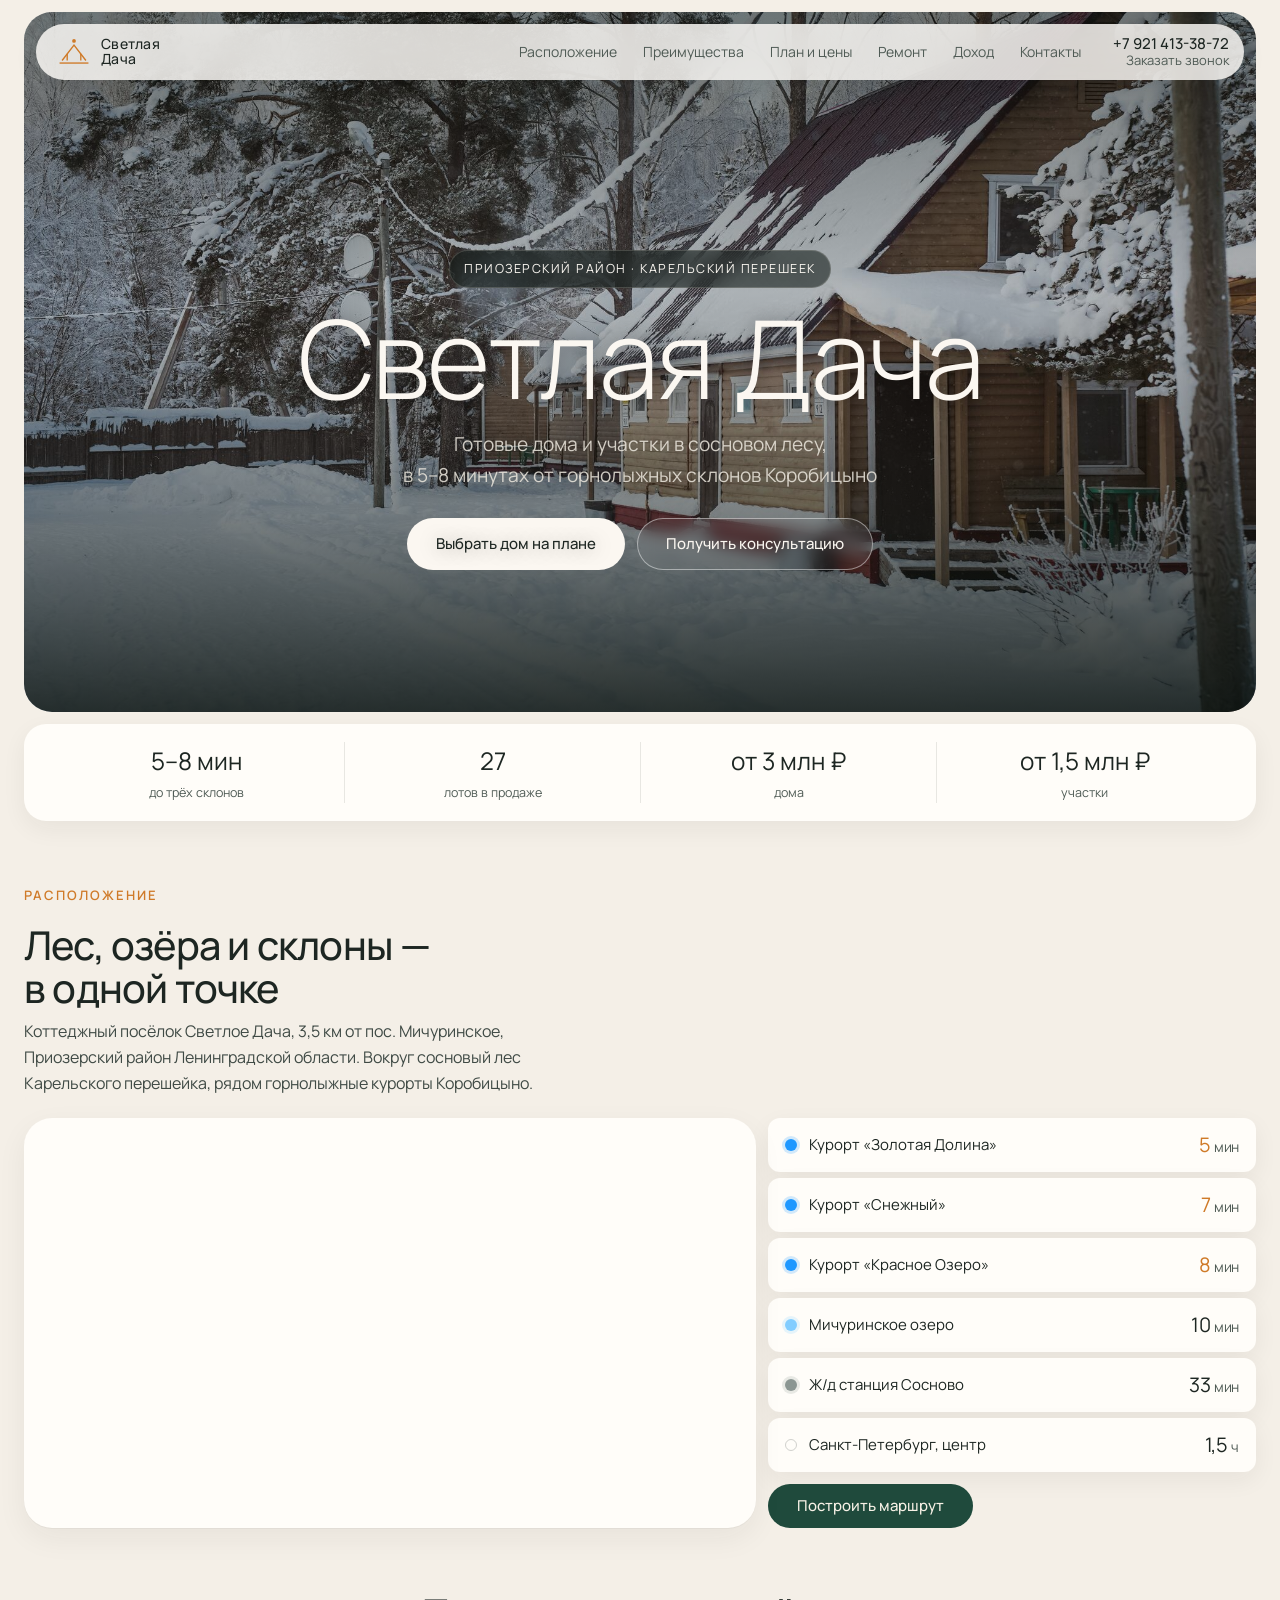
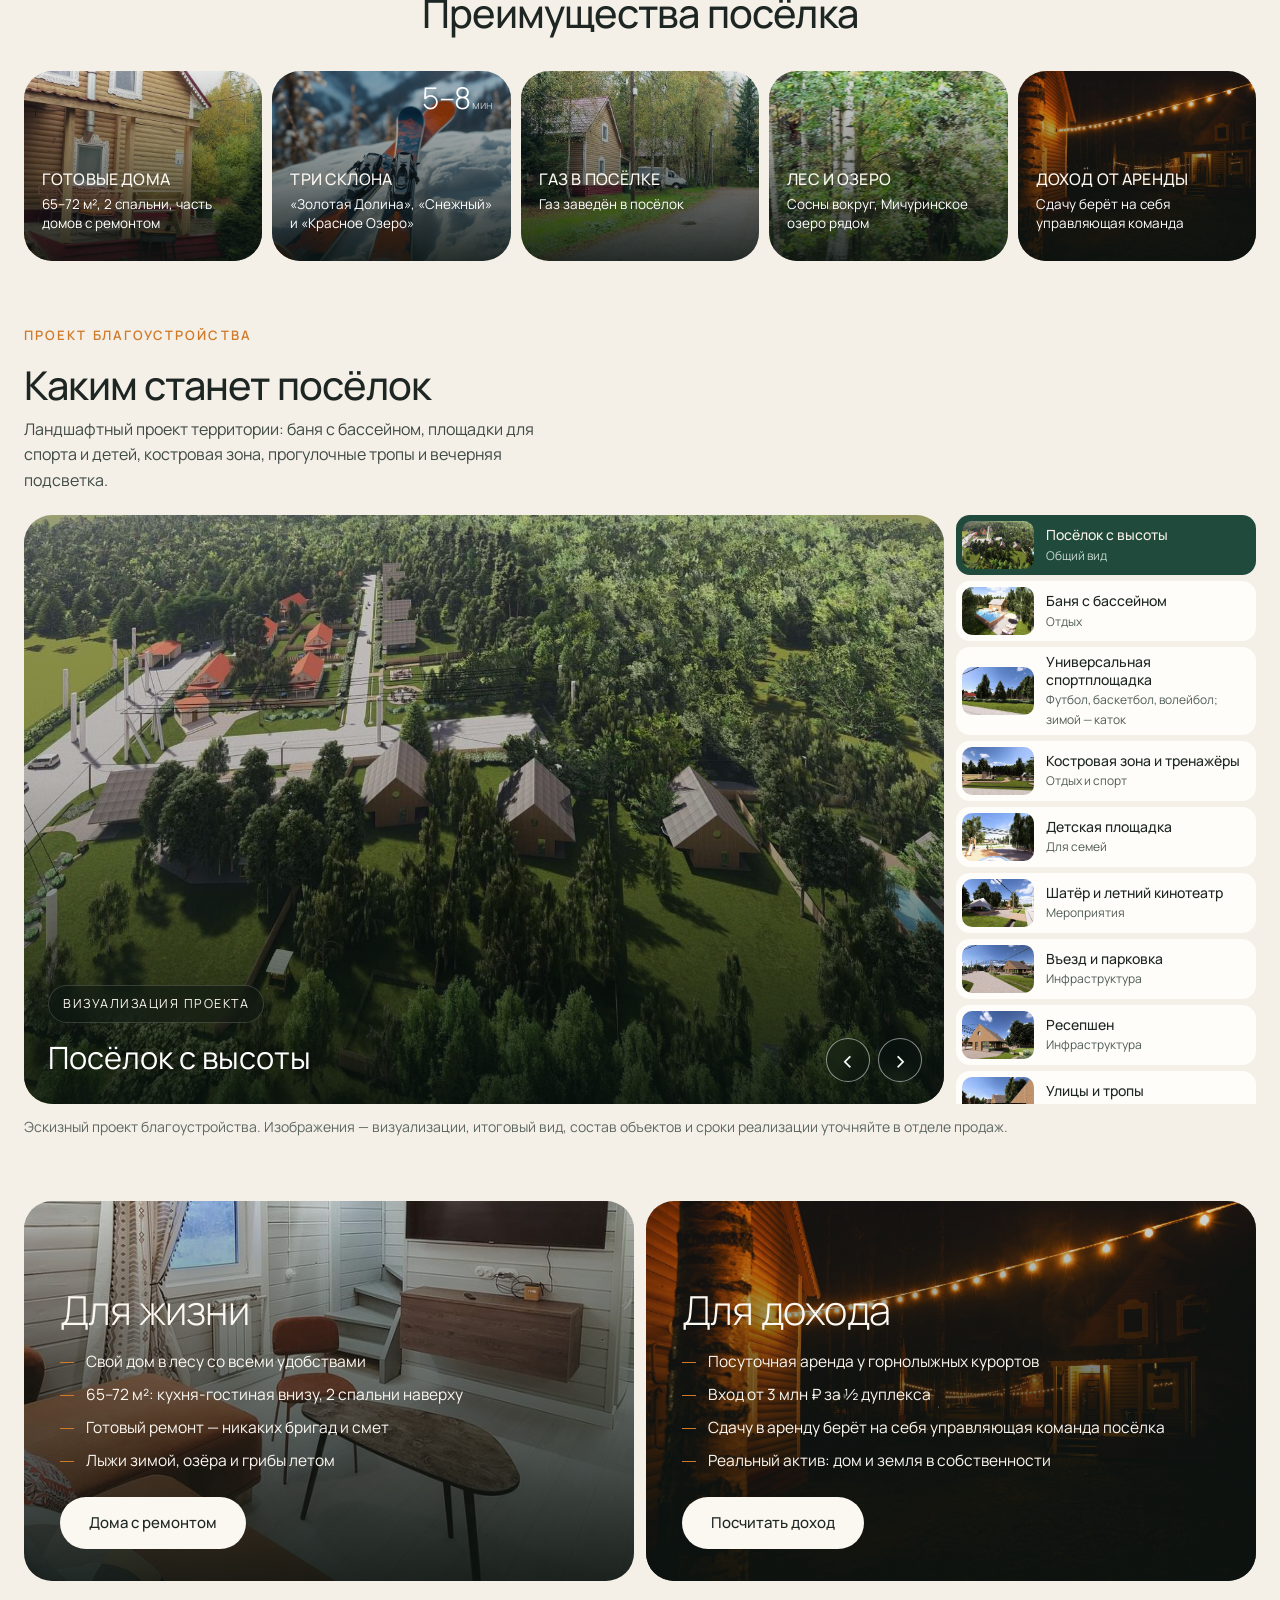
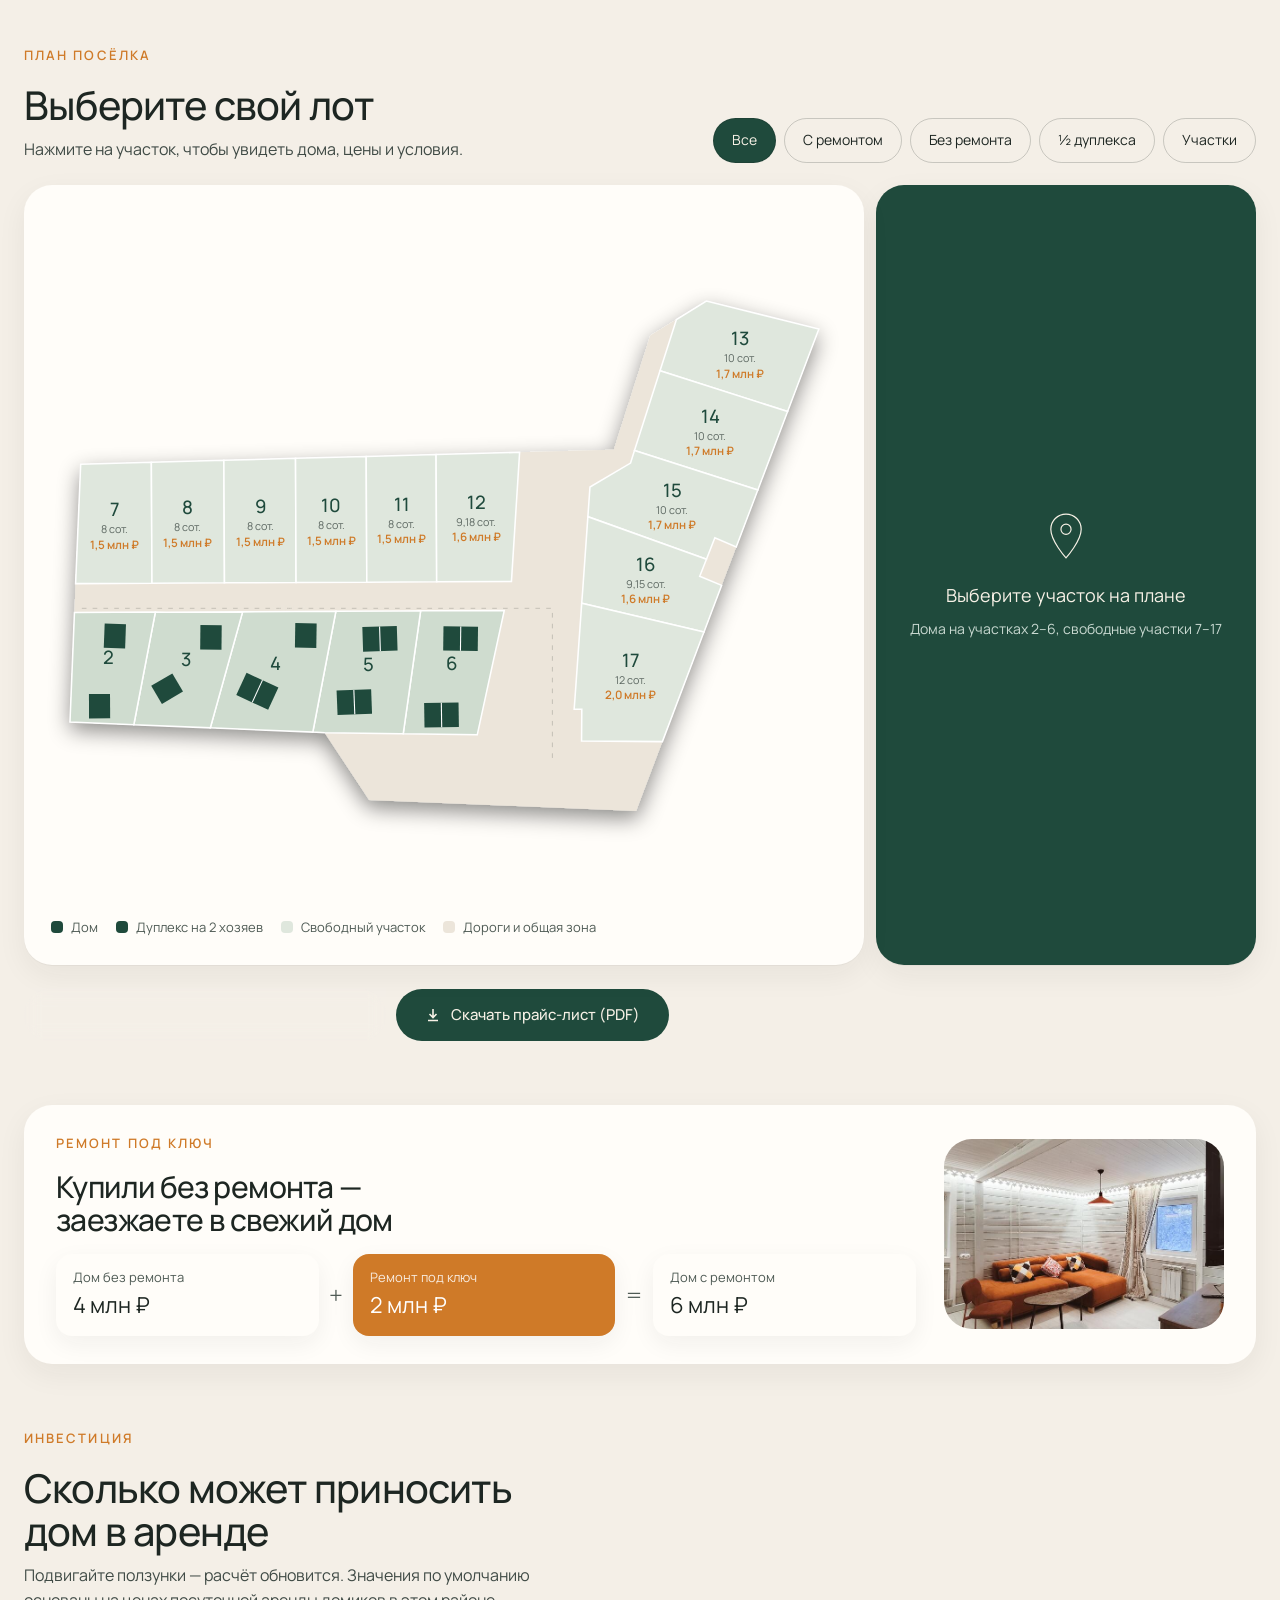
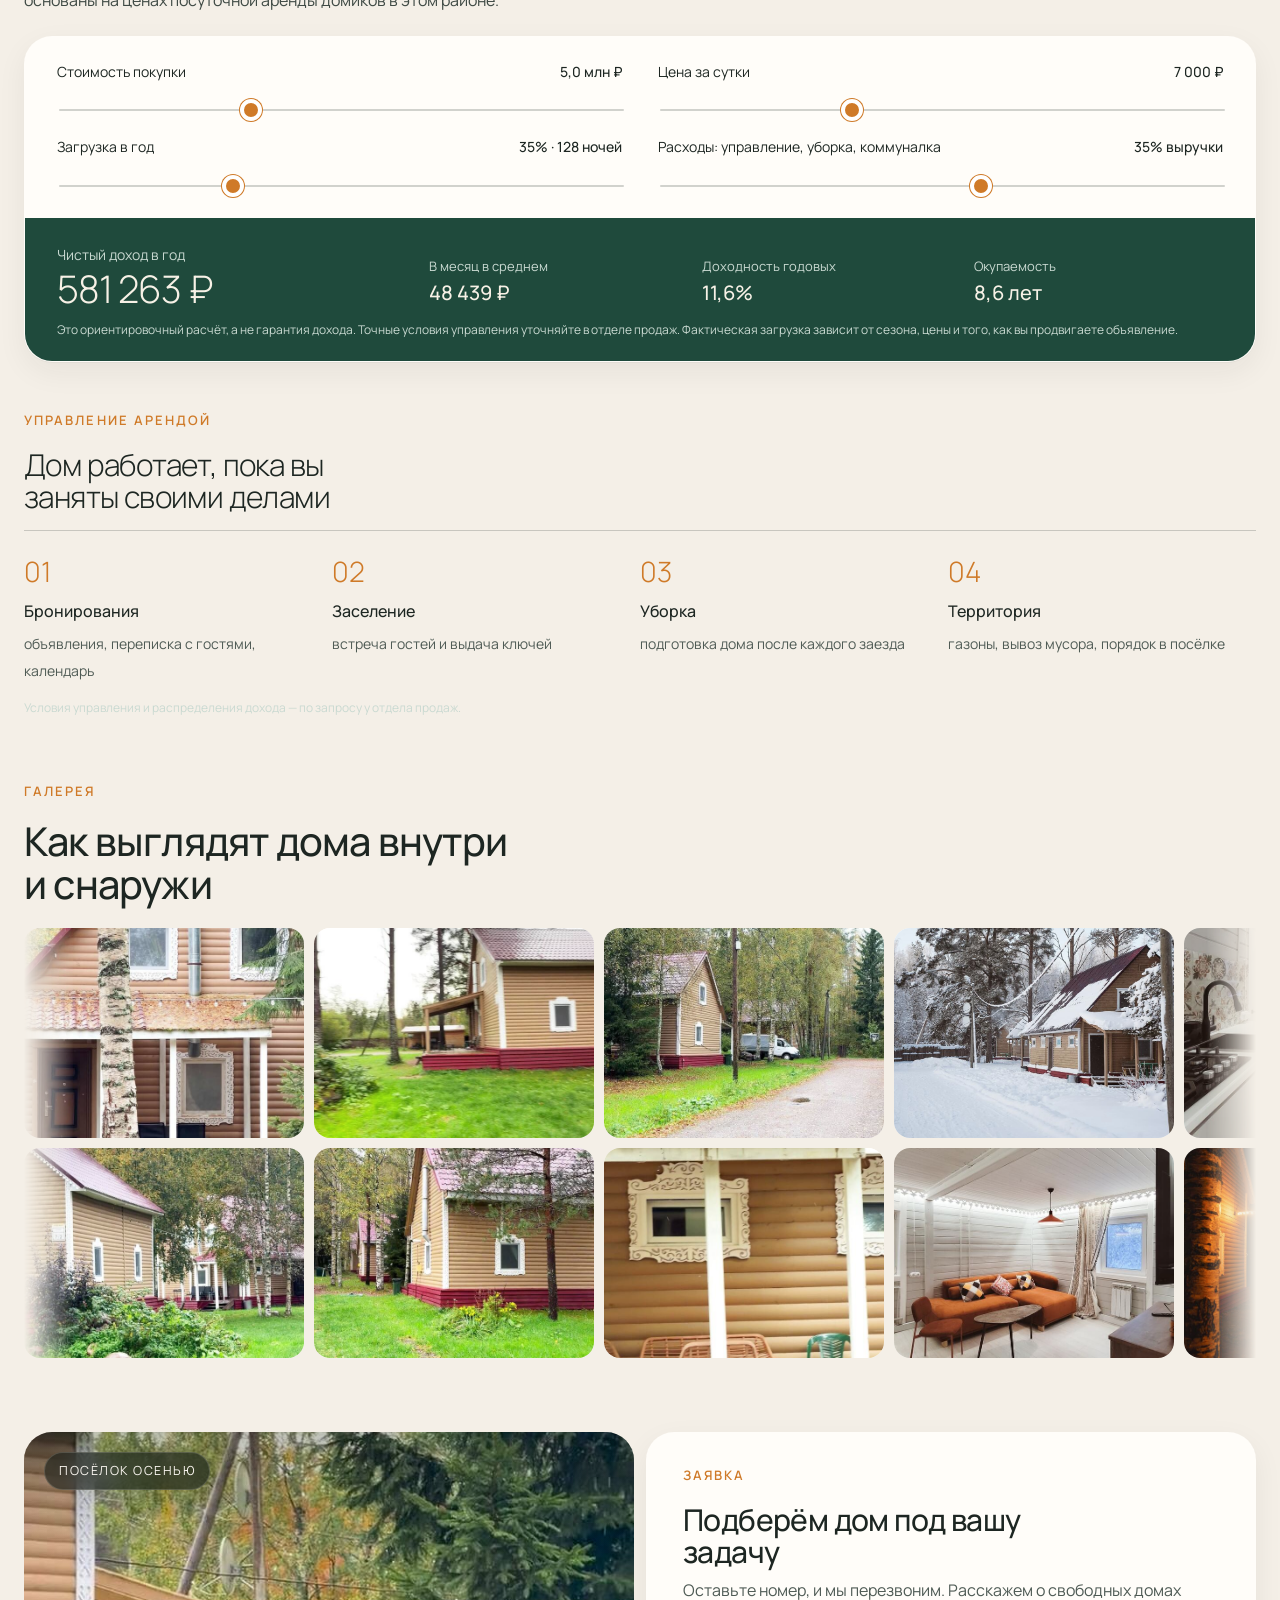
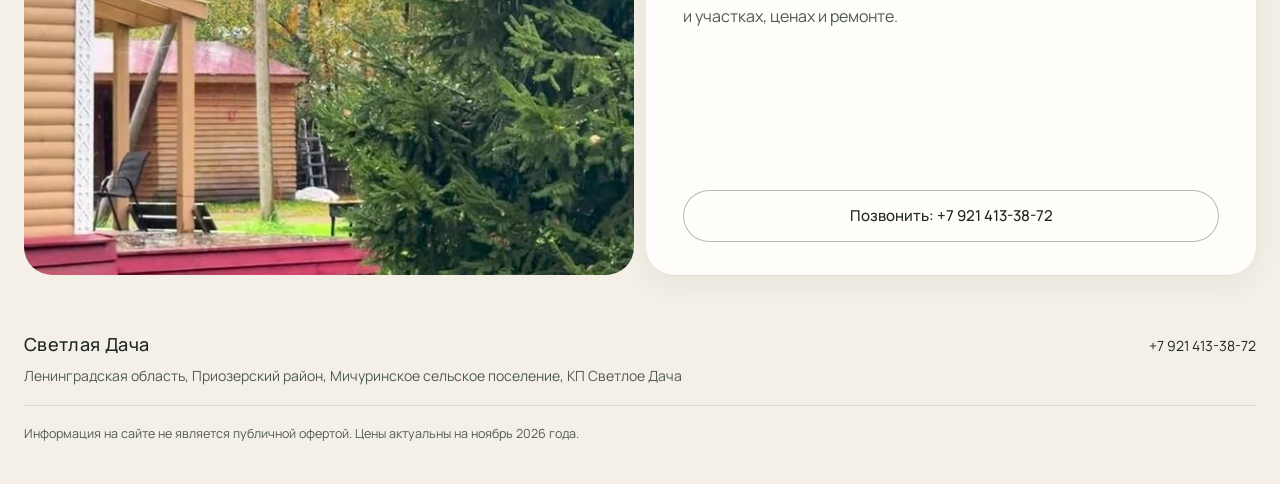
==== commit b2694ccc: "Прайс-лист в новом дизайне сайта Co-Authored-By: Claude Opus 5.5 <noreply@anthropic.com> Claude-Sess" ====
--- a/index.html
+++ b/index.html
@@ -11,8 +11,8 @@
   <link rel="preconnect" href="https://fonts.googleapis.com">
   <link rel="preconnect" href="https://fonts.gstatic.com" crossorigin>
   <link href="https://fonts.googleapis.com/css2?family=Manrope:wght@300;400;500;600&display=swap" rel="stylesheet">
-  <link rel="stylesheet" href="assets/css/style.css?v=202611130943">
-  <link rel="stylesheet" href="assets/css/theme.css?v=202611130943">
+  <link rel="stylesheet" href="assets/css/style.css?v=202611131127">
+  <link rel="stylesheet" href="assets/css/theme.css?v=202611131127">
 </head>
 <body>
 
@@ -202,7 +202,7 @@
         <span>Смотреть все лоты списком</span><span class="lots__count" id="lotsCount"></span>
         <svg viewBox="0 0 16 16" aria-hidden="true"><path d="M3 6 L8 11 L13 6" fill="none" stroke="currentColor" stroke-width="1.6"/></svg>
       </button>
-      <a class="btn btn--light" href="assets/svetlaya-dacha-price.pdf" download="Светлая Дача — прайс-лист.pdf">
+      <a class="btn btn--light" href="assets/svetlaya-dacha-price.pdf?v=202611131127" download="Светлая Дача — прайс-лист.pdf">
         <svg viewBox="0 0 16 16" aria-hidden="true"><path d="M8 2 V10 M4.5 7 L8 10.5 L11.5 7 M3 13.5 H13" fill="none" stroke="currentColor" stroke-width="1.6"/></svg>
         Скачать прайс-лист (PDF)
       </a>
@@ -358,8 +358,8 @@
 
 <div class="lightbox" id="lightbox" hidden><img alt=""><button aria-label="Закрыть">×</button></div>
 
-<script src="assets/js/plan-geo.js?v=202611130943"></script>
-<script src="assets/js/data.js?v=202611130943"></script>
-<script src="assets/js/app.js?v=202611130943"></script>
+<script src="assets/js/plan-geo.js?v=202611131127"></script>
+<script src="assets/js/data.js?v=202611131127"></script>
+<script src="assets/js/app.js?v=202611131127"></script>
 </body>
 </html>
